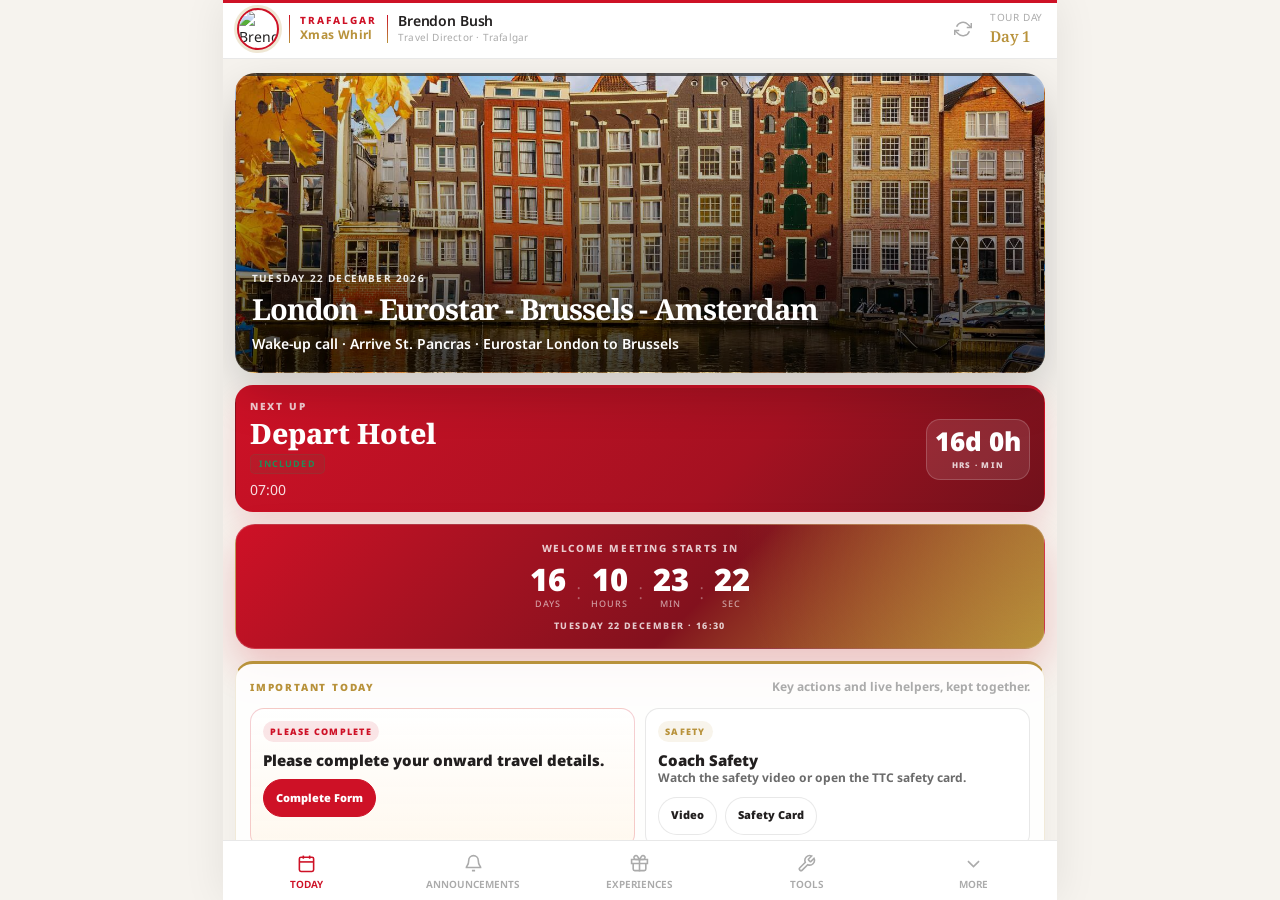
==== app.html @ c4c81a4e "Remember guest interest details and improve live dictation and analytics" ====
<!DOCTYPE html>
<html lang="en">
<head>
<meta charset="UTF-8">
<meta name="referrer" content="no-referrer">
<meta name="viewport" content="width=device-width, initial-scale=1.0, viewport-fit=cover">
<meta name="apple-mobile-web-app-capable" content="yes">
<meta name="apple-mobile-web-app-status-bar-style" content="default">
<meta name="apple-mobile-web-app-title" content="Xmas Whirl 2026">
<meta name="theme-color" content="#ce1126">
<link rel="manifest" href="./manifest.json?v=155">
<link rel="apple-touch-icon" href="./apple-touch-icon.png">
<link rel="icon" type="image/png" sizes="32x32" href="./favicon-32.png">
<link rel="icon" type="image/png" sizes="16x16" href="./favicon-16.png">
<link rel="shortcut icon" href="./favicon.ico">
<link rel="preconnect" href="https://fonts.googleapis.com">
<link rel="preconnect" href="https://fonts.gstatic.com" crossorigin>
<link href="https://fonts.googleapis.com/css2?family=Noto+Sans:wght@400;500;600;700;800;900&family=Noto+Serif:wght@600;700;800;900&display=swap" rel="stylesheet">
<link href="https://fonts.googleapis.com/css2?family=Material+Symbols+Outlined:wght@400;500;700&display=swap" rel="stylesheet">
<link rel="stylesheet" href="https://unpkg.com/leaflet@1.9.4/dist/leaflet.css">
<title>Xmas Whirl 2026</title>
<link rel="stylesheet" href="./css/app.css?v=20261115-guest-dictation">
<script src="https://unpkg.com/leaflet@1.9.4/dist/leaflet.js"></script>
</head>
<body>
<div id="app">
  <div class="loading">Loading tour app...</div>
</div>
<script src="./js/core/utils.js?v=20261115-guest-dictation"></script>
<script src="./js/core/tour-updates.js?v=20261115-guest-dictation"></script>
<script src="./js/core/itinerary-helpers.js?v=20261115-guest-dictation"></script>
<script src="./js/core/resource-helpers.js?v=20261115-guest-dictation"></script>
<script src="./js/core/tour-config-helpers.js?v=20261115-guest-dictation"></script>
<script src="./js/core/today-state.js?v=20261115-guest-dictation"></script>
<script src="./js/services/offline-guide.js?v=20261115-guest-dictation"></script>
<script src="./js/services/experience-interest.js?v=20261115-guest-dictation"></script>
<script src="./js/services/announcements.js?v=20261115-guest-dictation"></script>
<script src="./js/services/auth.js?v=20261115-guest-dictation"></script>
<script src="./js/services/storage.js?v=20261115-guest-dictation"></script>
<script src="./js/services/admin-content-storage.js?v=20261115-guest-dictation"></script>
<script src="./js/services/admin-content-overrides.js?v=20261115-guest-dictation"></script>
<script src="./js/viewer/document-viewer.js?v=20261115-guest-dictation"></script>
<script src="./js/maps/map-panel.js?v=20261115-guest-dictation"></script>
<script src="./js/navigation/navigation.js?v=20261115-guest-dictation"></script>
<script src="./js/rendering/contacts-renderer.js?v=20261115-guest-dictation"></script>
<script src="./js/rendering/travel-director-renderer.js?v=20261115-guest-dictation"></script>
<script src="./js/services/analytics.js?v=20261115-guest-dictation"></script>
<script src="./js/services/onward-export.js?v=20261115-guest-dictation"></script>
<script src="./js/core/journey-recaps.js?v=20261115-guest-dictation"></script>
<script src="./js/rendering/experiences-renderer.js?v=20261115-guest-dictation"></script>
<script src="./js/rendering/tools-renderer.js?v=20261115-guest-dictation"></script>
<script src="./js/rendering/rewards-renderer.js?v=20261115-guest-dictation"></script>
<script src="./js/rendering/travel-impact-renderer.js?v=20261115-guest-dictation"></script>
<script src="./js/rendering/today-components.js?v=20261115-guest-dictation"></script>
<script src="./js/rendering/itinerary-components.js?v=20261115-guest-dictation"></script>
<script>
const URL_PARAMS = new URLSearchParams(location.search);
const DEFAULT_TOUR_CODE = "WWHI22L26A";
const TOUR_REGISTRY_URL = "./config/tours.json";
const BRAND_PROFILES_URL = "./config/brand-profiles.json";
let FULL_ADMIN_UI = false;
let ADMIN_MODE = false;
// Old credential-bearing URLs are never used for authentication.
if (URL_PARAMS.has("pin")) {
  URL_PARAMS.delete("pin");
  history.replaceState(null, "", location.pathname + (URL_PARAMS.size ? "?" + URL_PARAMS : "") + location.hash);
}
const APP_ROOT = document.getElementById("app");
const API_URL = "./api.php";
const LOCAL_HOSTS = new Set(["127.0.0.1", "localhost", "::1"]);
let USE_REMOTE_STORAGE = location.protocol !== "file:";

let tour = null;
let activeProgrammeTab = "days";
let adminSelectedDay = null;
let activeToolPanel = null;
let toolsReorderMode = false;
let selectedToolMoveSource = null;
let toolOrder = [];
let translateFrom = "en";
let translateTo = "it";
let ratesBase = "EUR";
let quizState = { index: 0, score: 0, questions: [] };
let toolPhotoMap = null;
let toolPhotoMapLayer = null;
let activePhotoViewer = null;
let activeInformationMap = null;
let activeInformationMapMode = "live";
let informationMapInstance = null;
let informationMapLayer = null;
let essentialsMap = null;
let essentialsMapLayer = null;
let voiceRec = null;
let lastTranslatedLang = "it";
let todayTickerStarted = false;
let dayOneCountdownTimer = null;
let openItineraryDay = null;
let introStep = "welcome";
let introLauncherOpen = false;
let onwardTravelOpen = false;
let showOnwardOpeningPrompt = true;
let onwardSheetRows = null;
let onwardSheetLoading = false;
let adminUnlockOpen = false;
let quickAdminOpen = false;
let quickAdminSaving = false;
let quickAdminStatus = "";
let liveRefreshTimer = null;
let liveRefreshInFlight = false;
let menuChoicesCache = {};
let tourRegistry = null;
let currentTourConfig = null;
let CURRENT_TOUR_CODE = DEFAULT_TOUR_CODE;
let TOMTOM_KEY = "";
const INTRO_VERSION = "europe-welcome-v1";
let WHATSAPP_COMMUNITY_URL = "";
const DAYS_ONE_TO_THREE_URL = "https://brendonbush.com/splendour/welcome.html";

initializeSession()
  .then(() => loadTourRegistry())
  .then((registry) => {
    tourRegistry = registry;
    currentTourConfig = resolveCurrentTourConfig(registry);
    CURRENT_TOUR_CODE = currentTourConfig.code || DEFAULT_TOUR_CODE;
    return loadTourData();
  })
  .then((data) => {
    tour = applyRequiredTourCorrections(data);
    migrateLegacyLocalStorageKeys();
    adminSelectedDay = currentTourDay();
    openItineraryDay = currentTourDay();
    document.title = location.pathname.endsWith("/admin.php") ? "Xmas Whirl Admin" : `${tour.meta.brand || "Trafalgar"} · ${tour.meta.name} ${tour.meta.year || ""}`.trim();
    applyBrandTheme();
    return hydrateLiveData();
  })
  .then(() => {
    applyAdminContentOverrides();
    setupInteractionAnalytics();
    recordAnalyticsVisit();
    renderApp();
    startTodayTicker();
    startLiveGuestRefresh();
    registerServiceWorker();
    startAnnouncements();
  })
  .catch((error) => {
    APP_ROOT.innerHTML = `
      <div class="error">
        <strong>Could not load the app.</strong><br>
        ${escapeHtml(error.message)}
      </div>`;
  });

function loadTourRegistry() {
  if (location.protocol === "file:") return Promise.resolve(fallbackTourRegistry());
  return fetch(TOUR_REGISTRY_URL, { cache: "no-store" })
    .then((response) => {
      if (!response.ok) throw new Error("Tour registry unavailable");
      return response.json();
    })
    .catch(() => fallbackTourRegistry());
}

function loadTourData() {
  return loadPackagedTourData().catch((packageError) => {
    if (packageError?.fatalPackageError) throw packageError;
    return loadLegacyTourData(packageError);
  });
}

function legacyTourDataUrls() {
  return currentTourConfig?.dataUrls || [
    "./tour-data.json?v=154",
    "./data/tour-data.json?v=154",
    "./tour-data.json",
    "./data/tour-data.json"
  ];
}

function tourPackageManifestUrl() {
  return currentTourConfig?.packageUrl || `./tours/${encodeURIComponent(tourCode())}/tour.json`;
}

function packageBaseUrl(manifestUrl) {
  const index = manifestUrl.lastIndexOf("/");
  return index >= 0 ? manifestUrl.slice(0, index + 1) : "./";
}

function packageFileUrl(manifestUrl, filePath) {
  const raw = String(filePath || "").trim();
  if (!raw) return "";
  if (/^(https?:)?\/\//i.test(raw) || raw.startsWith("/") || raw.startsWith("./") || raw.startsWith("../")) {
    return new URL(raw, new URL(manifestUrl, location.href)).href;
  }
  return new URL(raw, new URL(packageBaseUrl(manifestUrl), location.href)).href;
}

function packageValidationError(message) {
  const error = new Error(message);
  error.fatalPackageError = true;
  return error;
}

function validateTourPackageManifest(manifest, manifestUrl) {
  if (!manifest || typeof manifest !== "object" || Array.isArray(manifest)) {
    throw packageValidationError(`Invalid tour package manifest at ${manifestUrl}. Expected a JSON object.`);
  }
  const expectedCode = tourCode();
  if (!manifest.code) {
    throw packageValidationError(`Invalid tour package manifest at ${manifestUrl}. Missing required field "code".`);
  }
  if (normalizeTourCode(manifest.code) !== expectedCode) {
    throw packageValidationError(`Invalid tour package manifest at ${manifestUrl}. Expected code "${expectedCode}" but found "${manifest.code}".`);
  }
  if (!manifest.displayName) {
    throw packageValidationError(`Invalid tour package manifest at ${manifestUrl}. Missing required field "displayName".`);
  }
  if (!manifest.dataFiles || typeof manifest.dataFiles !== "object" || Array.isArray(manifest.dataFiles)) {
    throw packageValidationError(`Invalid tour package manifest at ${manifestUrl}. Missing required field "dataFiles".`);
  }
  if (!manifest.dataFiles.main && !manifest.dataFiles.base) {
    throw packageValidationError(`Invalid tour package manifest at ${manifestUrl}. Missing required field "dataFiles.base".`);
  }
  if (!manifest.dataFiles.main) {
    ["itinerary", "hotels", "experiences", "resources", "branding", "features"].forEach((field) => {
      if (!manifest.dataFiles[field]) {
        throw packageValidationError(`Invalid tour package manifest at ${manifestUrl}. Missing required field "dataFiles.${field}".`);
      }
    });
  }
  return manifest;
}

function validateLoadedTourData(data, dataUrl) {
  if (!data || typeof data !== "object" || Array.isArray(data)) {
    throw packageValidationError(`Invalid tour data at ${dataUrl}. Expected a JSON object.`);
  }
  if (!data.meta || typeof data.meta !== "object") {
    throw packageValidationError(`Invalid tour data at ${dataUrl}. Missing required field "meta".`);
  }
  if (!data.meta.slug) {
    throw packageValidationError(`Invalid tour data at ${dataUrl}. Missing required field "meta.slug".`);
  }
  if (!data.meta.name) {
    throw packageValidationError(`Invalid tour data at ${dataUrl}. Missing required field "meta.name".`);
  }
  if (!Array.isArray(data.days)) {
    throw packageValidationError(`Invalid tour data at ${dataUrl}. Missing required array "days".`);
  }
  if (!Array.isArray(data.hotels)) {
    throw packageValidationError(`Invalid tour data at ${dataUrl}. Missing required array "hotels".`);
  }
  return data;
}

function validateBaseTourData(data, dataUrl) {
  if (!data || typeof data !== "object" || Array.isArray(data)) {
    throw packageValidationError(`Invalid base tour data at ${dataUrl}. Expected a JSON object.`);
  }
  if (!data.meta || typeof data.meta !== "object") {
    throw packageValidationError(`Invalid base tour data at ${dataUrl}. Missing required field "meta".`);
  }
  if (!data.hostDefaults || typeof data.hostDefaults !== "object" || Array.isArray(data.hostDefaults)) {
    throw packageValidationError(`Invalid base tour data at ${dataUrl}. Missing required object "hostDefaults".`);
  }
  if (!data.contacts || typeof data.contacts !== "object" || Array.isArray(data.contacts)) {
    throw packageValidationError(`Invalid base tour data at ${dataUrl}. Missing required object "contacts".`);
  }
  if (!data.tools || typeof data.tools !== "object" || Array.isArray(data.tools)) {
    throw packageValidationError(`Invalid base tour data at ${dataUrl}. Missing required object "tools".`);
  }
  return data;
}

function validateItineraryData(data, dataUrl) {
  if (!data || typeof data !== "object" || Array.isArray(data)) {
    throw packageValidationError(`Invalid itinerary data at ${dataUrl}. Expected a JSON object.`);
  }
  if (!Array.isArray(data.days)) {
    throw packageValidationError(`Invalid itinerary data at ${dataUrl}. Missing required array "days".`);
  }
  data.days.forEach((day, index) => {
    if (!day || typeof day !== "object" || Array.isArray(day)) {
      throw packageValidationError(`Invalid itinerary data at ${dataUrl}. Expected days[${index}] to be an object.`);
    }
    if (day.number == null) {
      throw packageValidationError(`Invalid itinerary data at ${dataUrl}. Missing required field "days[${index}].number".`);
    }
    if (!Array.isArray(day.schedule)) {
      throw packageValidationError(`Invalid itinerary data at ${dataUrl}. Missing required array "days[${index}].schedule".`);
    }
  });
  return data;
}

function validateHotelsData(data, dataUrl) {
  if (!data || typeof data !== "object" || Array.isArray(data)) {
    throw packageValidationError(`Invalid hotels data at ${dataUrl}. Expected a JSON object.`);
  }
  if (!Array.isArray(data.hotels)) {
    throw packageValidationError(`Invalid hotels data at ${dataUrl}. Missing required array "hotels".`);
  }
  if (!data.hotels.length) {
    throw packageValidationError(`Invalid hotels data at ${dataUrl}. Expected at least one hotel.`);
  }
  data.hotels.forEach((hotel, index) => {
    if (!hotel || typeof hotel !== "object" || Array.isArray(hotel)) {
      throw packageValidationError(`Invalid hotels data at ${dataUrl}. Expected hotels[${index}] to be an object.`);
    }
    if (!hotel.id) {
      throw packageValidationError(`Invalid hotels data at ${dataUrl}. Missing required field "hotels[${index}].id".`);
    }
  });
  return data;
}

function validateExperiencesData(data, dataUrl) {
  if (!data || typeof data !== "object" || Array.isArray(data)) {
    throw packageValidationError(`Invalid experiences data at ${dataUrl}. Expected a JSON object.`);
  }
  if (!Array.isArray(data.days)) {
    throw packageValidationError(`Invalid experiences data at ${dataUrl}. Missing required array "days".`);
  }
  data.days.forEach((day, index) => {
    if (!day || typeof day !== "object" || Array.isArray(day)) {
      throw packageValidationError(`Invalid experiences data at ${dataUrl}. Expected days[${index}] to be an object.`);
    }
    if (day.number == null) {
      throw packageValidationError(`Invalid experiences data at ${dataUrl}. Missing required field "days[${index}].number".`);
    }
    if (!Array.isArray(day.optionals)) {
      throw packageValidationError(`Invalid experiences data at ${dataUrl}. Missing required array "days[${index}].optionals".`);
    }
  });
  return data;
}

function validateResourcesData(data, dataUrl) {
  if (!data || typeof data !== "object" || Array.isArray(data)) {
    throw packageValidationError(`Invalid resources data at ${dataUrl}. Expected a JSON object.`);
  }
  if (!data.sourceDocuments || typeof data.sourceDocuments !== "object" || Array.isArray(data.sourceDocuments)) {
    throw packageValidationError(`Invalid resources data at ${dataUrl}. Missing required object "sourceDocuments".`);
  }
  if (!data.sourceRules || typeof data.sourceRules !== "object" || Array.isArray(data.sourceRules)) {
    throw packageValidationError(`Invalid resources data at ${dataUrl}. Missing required object "sourceRules".`);
  }
  if (!data.tools || typeof data.tools !== "object" || Array.isArray(data.tools)) {
    throw packageValidationError(`Invalid resources data at ${dataUrl}. Missing required object "tools".`);
  }
  if (!data.tools.dayResources || typeof data.tools.dayResources !== "object" || Array.isArray(data.tools.dayResources)) {
    throw packageValidationError(`Invalid resources data at ${dataUrl}. Missing required object "tools.dayResources".`);
  }
  return data;
}

function validateBrandingData(data, dataUrl) {
  if (!data || typeof data !== "object" || Array.isArray(data)) {
    throw packageValidationError(`Invalid branding data at ${dataUrl}. Expected a JSON object.`);
  }
  ["tourCode", "slug", "name", "displayName", "shortName", "brand", "operatorLabel", "applicationTitle", "versionDisplay"].forEach((field) => {
    if (typeof data[field] !== "string" || !data[field].trim()) {
      throw packageValidationError(`Invalid branding data at ${dataUrl}. Missing required string "${field}".`);
    }
  });
  if (normalizeTourCode(data.tourCode) !== tourCode()) {
    throw packageValidationError(`Invalid branding data at ${dataUrl}. Expected tourCode "${tourCode()}" but found "${data.tourCode}".`);
  }
  if (data.year != null && !Number.isFinite(Number(data.year))) {
    throw packageValidationError(`Invalid branding data at ${dataUrl}. Expected "year" to be a number.`);
  }
  return data;
}

function validateFeatureGroup(data, dataUrl, groupName, allowedKeys) {
  if (!data[groupName] || typeof data[groupName] !== "object" || Array.isArray(data[groupName])) {
    throw packageValidationError(`Invalid features data at ${dataUrl}. Missing required object "${groupName}".`);
  }
  Object.keys(data[groupName]).forEach((key) => {
    if (!allowedKeys.includes(key)) {
      throw packageValidationError(`Invalid features data at ${dataUrl}. Unrecognised feature "${groupName}.${key}".`);
    }
    if (typeof data[groupName][key] !== "boolean") {
      throw packageValidationError(`Invalid features data at ${dataUrl}. Expected "${groupName}.${key}" to be true or false.`);
    }
  });
}

function validateFeaturesData(data, dataUrl) {
  if (!data || typeof data !== "object" || Array.isArray(data)) {
    throw packageValidationError(`Invalid features data at ${dataUrl}. Expected a JSON object.`);
  }
  validateFeatureGroup(data, dataUrl, "runtime", ["shoppingTab", "travelImpactTab"]);
  validateFeatureGroup(data, dataUrl, "capabilities", [
    "experiences",
    "resources",
    "travelImpact",
    "weather",
    "cityGuides",
    "maps",
    "tickets",
    "menus",
    "optionalExperiences",
    "contacts",
    "seatingPlans",
    "uploads",
    "adminContentOverrides"
  ]);
  return data;
}

function assembleTourPackageMeta(baseMeta, branding, features) {
  const meta = {
    slug: branding.slug,
    name: branding.name,
    year: branding.year,
    brand: branding.brand,
    brandProfileId: branding.brandProfileId || "",
    brandAssets: branding.brandAssets || {},
    brandTheme: branding.brandTheme || {},
    operatorLabel: branding.operatorLabel,
    startDate: baseMeta.startDate,
    dayCount: baseMeta.dayCount,
    countries: baseMeta.countries,
    features: features.runtime,
    capabilities: features.capabilities || {}
  };
  Object.keys(baseMeta || {}).forEach((key) => {
    if (!(key in meta)) meta[key] = baseMeta[key];
  });
  return meta;
}

function normaliseBrandProfileId(value = "") {
  const text = String(value || "").trim().toLowerCase();
  if (!text) return "";
  if (text.includes("costsaver") || text.includes("cost saver")) return "costsaver";
  if (text.includes("insight")) return "insight";
  if (text.includes("trafalgar")) return "trafalgar";
  return text.replace(/[^a-z0-9]+/g, "-").replace(/(^-|-$)/g, "");
}

async function loadBrandProfiles() {
  const response = await fetch(BRAND_PROFILES_URL, { cache: "no-store" });
  if (!response.ok) return {};
  const data = await response.json();
  return data?.profiles && typeof data.profiles === "object" ? data.profiles : {};
}

function applyBrandProfileToBranding(branding, brandProfiles = {}) {
  const profileId = normaliseBrandProfileId(branding.brandProfileId || branding.brand);
  const profile = brandProfiles[profileId];
  if (!profile) return branding;
  const colours = profile.colours || {};
  return {
    ...branding,
    brand: profile.guestFacingName || branding.brand,
    operatorLabel: profile.sharedWording?.operatorLabel || branding.operatorLabel,
    applicationTitle: `${profile.app?.titlePrefix || profile.displayName || branding.brand} · ${branding.displayName}`,
    brandProfileId: profile.id || profileId,
    brandAssets: {
      ...(branding.brandAssets || {}),
      logoAsset: profile.logoAsset || branding.brandAssets?.logoAsset || "",
      icon192: profile.app?.icon192 || branding.brandAssets?.icon192 || "",
      icon512: profile.app?.icon512 || branding.brandAssets?.icon512 || ""
    },
    brandTheme: {
      primary: colours.primary || branding.brandTheme?.primary || "",
      secondary: colours.secondary || branding.brandTheme?.secondary || "",
      accent: colours.accent || branding.brandTheme?.accent || "",
      background: colours.background || branding.brandTheme?.background || "",
      surface: colours.surface || branding.brandTheme?.surface || "",
      text: colours.text || branding.brandTheme?.text || "",
      themeColor: profile.app?.themeColor || branding.brandTheme?.themeColor || ""
    }
  };
}

function applyBrandTheme() {
  const theme = tour?.meta?.brandTheme || {};
  const root = document.documentElement;
  document.body.dataset.brandProfile = normaliseBrandProfileId(tour?.meta?.brandProfileId || tour?.meta?.brand || "");
  const mappings = {
    primary: "--red",
    accent: "--gold",
    secondary: "--text",
    background: "--bg",
    surface: "--card",
    text: "--text"
  };
  Object.entries(mappings).forEach(([key, variable]) => {
    const value = theme[key];
    if (typeof value === "string" && /^#[0-9a-f]{6}$/i.test(value)) root.style.setProperty(variable, value);
  });
  if (typeof theme.surface === "string" && /^#[0-9a-f]{6}$/i.test(theme.surface)) {
    root.style.setProperty("--surface", theme.surface);
  }
  if (typeof theme.primary === "string" && /^#[0-9a-f]{6}$/i.test(theme.primary)) {
    root.style.setProperty("--ios-blue", theme.primary);
    root.style.setProperty("--accent", theme.primary);
  }
  if (typeof theme.themeColor === "string" && /^#[0-9a-f]{6}$/i.test(theme.themeColor)) {
    document.querySelector('meta[name="theme-color"]')?.setAttribute("content", theme.themeColor);
  }
}

function assembleTourPackageData({ base, itinerary, hotels, experiences, resources, branding, features }) {
  const optionalsByDay = new Map((experiences.days || []).map((day) => [Number(day.number), day.optionals || []]));
  const mergedDays = (itinerary.days || []).map((day) => ({
    ...day,
    optionals: optionalsByDay.get(Number(day.number)) || []
  }));
  const tools = {
    ...(base.tools || {}),
    ...(resources.tools || {})
  };
  const assembled = {
    meta: assembleTourPackageMeta(base.meta || {}, branding, features),
    hostDefaults: base.hostDefaults,
    sourceDocuments: resources.sourceDocuments,
    sourceRules: resources.sourceRules,
    contacts: base.contacts,
    tools,
    hotels: hotels.hotels,
    days: mergedDays
  };
  Object.keys(base).forEach((key) => {
    if (!(key in assembled)) assembled[key] = base[key];
  });
  return validateLoadedTourData(assembled, "assembled tour package");
}

function findDuplicateJsonKey(text) {
  const stack = [];
  let index = 0;
  const skipWhitespace = () => {
    while (/\s/.test(text[index] || "")) index += 1;
  };
  const readString = () => {
    let value = "";
    index += 1;
    while (index < text.length) {
      const character = text[index];
      if (character === "\\") {
        value += character + (text[index + 1] || "");
        index += 2;
        continue;
      }
      if (character === "\"") {
        index += 1;
        return value;
      }
      value += character;
      index += 1;
    }
    return value;
  };
  while (index < text.length) {
    const character = text[index];
    const current = stack[stack.length - 1];
    if (character === "\"") {
      const value = readString();
      skipWhitespace();
      if (current && !current.array && current.expectingKey && text[index] === ":") {
        if (current.keys.has(value)) return value;
        current.keys.add(value);
        current.expectingKey = false;
        index += 1;
      }
      continue;
    }
    if (character === "{") {
      stack.push({ array: false, keys: new Set(), expectingKey: true });
    } else if (character === "[") {
      stack.push({ array: true });
    } else if (character === "}" || character === "]") {
      stack.pop();
    } else if (character === "," && current && !current.array) {
      current.expectingKey = true;
    }
    index += 1;
  }
  return "";
}

async function fetchPackageJson(url, label) {
  const response = await fetch(url, { cache: "no-store" }).catch((error) => {
    throw packageValidationError(`${label} could not be requested at ${url}: ${error.message}`);
  });
  if (!response.ok) {
    throw packageValidationError(`${label} could not be loaded at ${url} (${response.status}).`);
  }
  const text = await response.text();
  const duplicateKey = findDuplicateJsonKey(text);
  if (duplicateKey) {
    throw packageValidationError(`Invalid JSON in ${label} at ${url}: duplicate key "${duplicateKey}" is not allowed.`);
  }
  try {
    return JSON.parse(text);
  } catch (error) {
    throw packageValidationError(`Invalid JSON in ${label} at ${url}: ${error.message}`);
  }
}

async function loadPackagedTourData() {
  if (location.protocol === "file:") {
    const error = new Error("Tour package loading is unavailable from file URLs.");
    error.packageUnavailable = true;
    throw error;
  }
  const manifestUrl = tourPackageManifestUrl();
  const response = await fetch(manifestUrl, { cache: "no-store" }).catch((error) => {
    const unavailable = new Error(`Tour package manifest could not be requested at ${manifestUrl}: ${error.message}`);
    unavailable.packageUnavailable = true;
    throw unavailable;
  });
  if (response.status === 404) {
    const error = new Error(`Tour package not found at ${manifestUrl}. Falling back to legacy root tour data.`);
    error.packageUnavailable = true;
    throw error;
  }
  if (!response.ok) {
    throw packageValidationError(`Tour package manifest could not be loaded at ${manifestUrl} (${response.status}).`);
  }
  const manifestText = await response.text();
  const duplicateManifestKey = findDuplicateJsonKey(manifestText);
  if (duplicateManifestKey) {
    throw packageValidationError(`Invalid JSON in tour package manifest at ${manifestUrl}: duplicate key "${duplicateManifestKey}" is not allowed.`);
  }
  let manifest;
  try {
    manifest = JSON.parse(manifestText);
  } catch (error) {
    throw packageValidationError(`Invalid JSON in tour package manifest at ${manifestUrl}: ${error.message}`);
  }
  validateTourPackageManifest(manifest, manifestUrl);
  currentTourConfig = { ...currentTourConfig, packageManifest: manifest, legacyStorageSlug: manifest.legacyStorageSlug || currentTourConfig?.legacyStorageSlug };
  if (manifest.dataFiles.main) {
    const dataUrl = packageFileUrl(manifestUrl, manifest.dataFiles.main);
    if (!dataUrl) {
      throw packageValidationError(`Invalid tour package manifest at ${manifestUrl}. Expected "dataFiles.main" to point to a JSON file.`);
    }
    return validateLoadedTourData(await fetchPackageJson(dataUrl, "Tour data"), dataUrl);
  }
  const urls = {
    base: packageFileUrl(manifestUrl, manifest.dataFiles.base),
    itinerary: packageFileUrl(manifestUrl, manifest.dataFiles.itinerary),
    hotels: packageFileUrl(manifestUrl, manifest.dataFiles.hotels),
    experiences: packageFileUrl(manifestUrl, manifest.dataFiles.experiences),
    resources: packageFileUrl(manifestUrl, manifest.dataFiles.resources),
    branding: packageFileUrl(manifestUrl, manifest.dataFiles.branding),
    features: packageFileUrl(manifestUrl, manifest.dataFiles.features)
  };
  if (Object.values(urls).some((url) => !url)) {
    throw packageValidationError(`Invalid tour package manifest at ${manifestUrl}. Expected all domain dataFiles to point to JSON files.`);
  }
  const base = validateBaseTourData(await fetchPackageJson(urls.base, "Base tour data"), urls.base);
  const itinerary = validateItineraryData(await fetchPackageJson(urls.itinerary, "Itinerary data"), urls.itinerary);
  const hotels = validateHotelsData(await fetchPackageJson(urls.hotels, "Hotels data"), urls.hotels);
  const experiences = validateExperiencesData(await fetchPackageJson(urls.experiences, "Experiences data"), urls.experiences);
  const resources = validateResourcesData(await fetchPackageJson(urls.resources, "Resources data"), urls.resources);
  const branding = validateBrandingData(await fetchPackageJson(urls.branding, "Branding data"), urls.branding);
  const features = validateFeaturesData(await fetchPackageJson(urls.features, "Features data"), urls.features);
  const brandProfiles = await loadBrandProfiles().catch(() => ({}));
  return assembleTourPackageData({ base, itinerary, hotels, experiences, resources, branding: applyBrandProfileToBranding(branding, brandProfiles), features });
}

function loadLegacyTourData(packageError) {
  if (window.BUSH_TOUR_DATA) {
    return Promise.resolve(validateLoadedTourData(window.BUSH_TOUR_DATA, "window.BUSH_TOUR_DATA"));
  }
  const dataUrls = legacyTourDataUrls();
  let lastStatus = 404;
  return dataUrls.reduce((chain, url) => {
    return chain.catch(() => fetch(url, { cache: "no-store" }).then((r) => {
      lastStatus = r.status;
      if (!r.ok) throw new Error(`Failed to load ${url} (${r.status})`);
      return r.json();
    }));
  }, Promise.reject(new Error("Trying data locations"))).then((data) => validateLoadedTourData(data, dataUrls.join(", "))).catch(() => {
    const packageMessage = packageError?.message ? `${packageError.message} ` : "";
    throw new Error(`${packageMessage}Failed to load data (${lastStatus}). Expected a valid tour package at ${tourPackageManifestUrl()}, or tour-data.json beside app.html or in the data folder.`);
  });
}

function applyRequiredTourCorrections(data) {
  return data;
}

function registerServiceWorker() {
  if (!("serviceWorker" in navigator) || location.protocol === "file:") return;
  navigator.serviceWorker.register("./sw.js").catch(() => {});
}

function mobileAdminStorageKey() {
  return `tour:${tourCode()}:mobile-admin-unlocked`;
}

function mobileAdminSessionActive() {
  return false;
}

function setMobileAdminSession(value) {
  try {
    localStorage.removeItem(mobileAdminStorageKey());
  } catch (error) {}
}

function migrateLegacyLocalStorageKeys() {
  const legacy = legacyStorageSlug();
  const code = tourCode();
  if (!legacy || legacy === code) return;
  const legacyPrefix = `tour:${legacy}:`;
  const currentPrefix = `tour:${code}:`;
  try {
    Object.keys(localStorage).forEach((key) => {
      if (!key.startsWith(legacyPrefix)) return;
      const nextKey = currentPrefix + key.slice(legacyPrefix.length);
      if (localStorage.getItem(nextKey) === null) {
        localStorage.setItem(nextKey, localStorage.getItem(key) || "");
      }
    });
  } catch (error) {}
}

function introStorageKey() {
  return storageKey(`intro:${INTRO_VERSION}`);
}

function shouldShowIntro() {
  return false;
  if (ADMIN_MODE) return false;
  if (new URLSearchParams(location.search).get("testintro") === "1") return true;
  try {
    return localStorage.getItem(introStorageKey()) !== "done";
  } catch (error) {
    return false;
  }
}

function completeIntro(payload = {}) {
  try {
    localStorage.setItem(introStorageKey(), "done");
    localStorage.setItem(storageKey("intro-answers"), JSON.stringify({
      ...payload,
      savedAt: new Date().toISOString()
    }));
  } catch (error) {}
  if (new URLSearchParams(location.search).get("testintro") === "1") {
    const cleanUrl = `${location.pathname}${location.search.replace(/[?&]testintro=1/, "").replace(/^&/, "?")}${location.hash}`;
    history.replaceState(null, "", cleanUrl || location.pathname);
  }
  introLauncherOpen = false;
  renderApp();
}

function optionalImageKey(optionalTitle) {
  return sharedKey(`optional-image:${slugify(optionalTitle)}`);
}

function meetingPointItemKey(item) {
  return slugify(String(item?.title || item?.time || "item"));
}

function dayByNumber(number) {
  return tour.days.find((day) => day.number === number) || null;
}

function tourCountdownDate() {
  const configured = tour?.meta?.welcomeMeetingDateTime || tour?.meta?.countdownDateTime || "";
  if (configured) return new Date(configured);
  const startDate = tour?.meta?.startDate || tour?.days?.[0]?.date || "";
  if (!/^\d{4}-\d{2}-\d{2}$/.test(startDate)) return null;
  return new Date(`${startDate}T16:30:00`);
}

function renderDepartureCountdown(day) {
  if (!day || ![1].includes(day.number)) return "";
  const target = tourCountdownDate();
  if (!target || Number.isNaN(target.getTime()) || new Date() >= target) return "";
  const label = target.toLocaleDateString("en-GB", { weekday: "long", day: "numeric", month: "long" });
  const time = target.toLocaleTimeString("en-GB", { hour: "2-digit", minute: "2-digit", hour12: false });
  return `
    <div id="cd-area">
      <div class="cd-wrap">
        <div class="cd-label">Welcome meeting starts in</div>
        <div class="cd-digits">
          <div class="cd-unit"><span class="cd-num" id="cd-d">00</span><div class="cd-unit-lbl">Days</div></div>
          <div class="cd-sep">:</div>
          <div class="cd-unit"><span class="cd-num" id="cd-h">00</span><div class="cd-unit-lbl">Hours</div></div>
          <div class="cd-sep">:</div>
          <div class="cd-unit"><span class="cd-num" id="cd-m">00</span><div class="cd-unit-lbl">Min</div></div>
          <div class="cd-sep">:</div>
          <div class="cd-unit"><span class="cd-num" id="cd-s">00</span><div class="cd-unit-lbl">Sec</div></div>
        </div>
        <div class="cd-label" style="font-size:9px">${escapeHtml(label)} · ${escapeHtml(time)}</div>
      </div>
    </div>`;
}

function todayHeroImage(dayNumber) {
  if (tour?.meta?.slug !== "european-splendour-2026") {
    const day = tour?.days?.find((item) => Number(item.number) === Number(dayNumber));
    return day?.guest?.heroImage || day?.technical?.heroImage || "";
  }
  const images = {
    1: "https://brendonbush.com/images/romehero.png",
    2: "https://brendonbush.com/images/pantheon.jpg",
    3: "https://brendonbush.com/images/siena.jpg",
    4: "https://brendonbush.com/images/florencehero.png",
    5: "https://brendonbush.com/images/venicehero2.jpg",
    6: "https://brendonbush.com/images/buranocanal.jpg",
    7: "https://brendonbush.com/images/lucernehero.png",
    8: "https://brendonbush.com/images/pilatus.jpg",
    9: "https://brendonbush.com/images/seinecruise.jpg",
    10: "https://brendonbush.com/images/moulinrouge.jpg",
    11: "https://brendonbush.com/images/seinecruise.jpg"
  };
  return images[dayNumber] || "";
}

function todayHeroHighlights(dayNumber) {
  const day = tour?.days?.find((item) => Number(item.number) === Number(dayNumber));
  if (!day) return "";
  return dayOverviewSummary(day) || routeLabel(day) || "";
}

function cssImageUrl(image) {
  if (!image) return "";
  return /^(https?:|data:|\/)/i.test(image) ? image : `../${image.replace(/^\.?\//, "")}`;
}

function todayHeroStyle(dayNumber) {
  const image = todayHeroImage(dayNumber);
  if (!image) return "";
  const cssImage = cssImageUrl(image);
  return `--today-hero-img:url('${cssImage}');--today-hero-pos:center center;`;
}

function meetingPointMapsUrl(label) {
  return `https://www.google.com/maps/search/?api=1&query=${encodeURIComponent(label)}`;
}

const DEFAULT_MEETING_POINT_CONFIGS = {};

function defaultDayMeetingPointConfig(dayNumber) {
  const config = DEFAULT_MEETING_POINT_CONFIGS[dayNumber];
  return config ? {
    ...config,
    items: { ...(config.items || {}) }
  } : null;
}

function meetingPointForItem(day, item) {
  if (shouldSuppressMeetingPoint(day, item)) return null;
  if (item?.disableMeetingPoint) return null;
  if (item?.meetingPoint && typeof item.meetingPoint === "object") {
    return {
      id: `mp-${day.number}-${slugify(item.title || item.time || "item")}`,
      label: item.meetingPoint.label || item.title || "Meeting point",
      note: item.meetingPoint.note || "Tap for walking directions. Live distance starts only if you allow location.",
      mapsUrl: item.meetingPoint.mapsUrl || meetingPointMapsUrl(item.meetingPoint.label || item.title || ""),
      summaryText: item.meetingPoint.summaryText || "Location available",
      distanceText: item.meetingPoint.distanceText || "Tap the map button for the exact pin."
    };
  }
  const title = String(item?.title || "");
  const config = getDayMeetingPointConfig(day.number) || { items: {} };
  const override = config.items?.[meetingPointItemKey(item)] || null;
  const explicitMeetingPoint = /\bmeeting point\b/i.test(title);
  if (!override && !explicitMeetingPoint) return null;
  const basePoint = {
    id: `mp-${day.number}-${slugify(title || item.time || "item")}`,
    label: title || "Meeting point",
    note: "Tap for walking directions. Live distance starts only if you allow location."
  };
  const merged = { ...basePoint, ...(override || {}) };
  if (merged.enabled === false) return null;
  return merged;
}

function shouldSuppressMeetingPoint(day, item) {
  const time = String(item?.time || "");
  const title = String(item?.title || "").toLowerCase();
  return day?.number === 1
    && ["09:30", "12:30", "15:00"].includes(time)
    && /transfer from rome fiumicino airport/.test(title);
}

function meetingPointIsActive(day, item) {
  if (!isDisplayedDayToday(day)) return false;
  const mins = parseScheduleTime(item.time);
  if (mins === null) return false;
  const now = (new Date().getHours() * 60) + new Date().getMinutes();
  return now >= (mins - 60) && now <= (mins + 30);
}

function endOfDayHotelPoint(day, index) {
  const schedule = day?.schedule || [];
  const hotel = hotelForDay(day);
  if (!hotel || index !== schedule.length - 1) return null;
  const query = `${hotel.name} ${hotel.address || hotel.city || ""}`.trim();
  return {
    id: `hotel-${day.number}-${slugify(hotel.name)}`,
    label: hotel.name,
    note: hotel.address || hotel.city || "Tonight's hotel",
    mapsUrl: mapUrlForQuery(query || hotel.name),
    summaryText: "Hotel location",
    distanceText: "Available all day for tonight's hotel.",
    alwaysOpen: true
  };
}

function meetingPointCardHtml(point, active) {
  const summary = point.summaryText || (active ? "Meeting point now" : "Location available");
  const distanceText = point.distanceText || (active ? "Waiting for location..." : "");
  const mapsUrl = point.mapsUrl || meetingPointMapsUrl(point.label);
  return `
    <details class="meet-pin-wrap" ${active || point.alwaysOpen ? "open" : ""}>
      <summary aria-label="Meeting point details">
        <span class="meet-pin-signal">⌖</span>
        <span class="meet-pin-summary-text">${escapeHtml(summary)}</span>
        <span class="meet-pin-summary-caret">⌄</span>
      </summary>
      <div class="meet-pin-card">
        <div class="meet-pin-icon">⌖</div>
        <div class="meet-pin-main">
          <div class="meet-pin-title">${escapeHtml(point.label)}</div>
          <div class="meet-pin-sub">${escapeHtml(point.note)}</div>
          <div class="meet-pin-actions">
            <a class="meet-pin-btn primary" href="${escapeHtml(mapsUrl)}" target="_blank" rel="noopener">Walk There</a>
            <a class="meet-pin-btn" href="${escapeHtml(mapsUrl)}" target="_blank" rel="noopener">Open Map</a>
            <button class="meet-pin-btn" type="button" onclick="softRefresh()">Refresh Distance</button>
          </div>
          ${distanceText ? `<div class="meet-pin-distance">${escapeHtml(distanceText)}</div>` : ""}
        </div>
      </div>
    </details>`;
}

function meetingPointHtml(day, item, index = -1) {
  if (shouldSuppressMeetingPoint(day, item)) return "";
  const active = meetingPointIsActive(day, item);
  const points = [
    meetingPointForItem(day, item),
    endOfDayHotelPoint(day, index)
  ].filter(Boolean);
  return points.map((point) => meetingPointCardHtml(point, active)).join("");
}

function tickDayOneCountdown() {
  const target = tourCountdownDate();
  const area = document.getElementById("cd-area");
  if (!target || !area) return;
  const diff = target - new Date();
  if (diff <= 0) {
    if (dayOneCountdownTimer) {
      clearInterval(dayOneCountdownTimer);
      dayOneCountdownTimer = null;
    }
    area.innerHTML = "";
    return;
  }
  const pad = (n) => String(n).padStart(2, "0");
  const days = Math.floor(diff / 86400000);
  const hours = Math.floor((diff % 86400000) / 3600000);
  const mins = Math.floor((diff % 3600000) / 60000);
  const secs = Math.floor((diff % 60000) / 1000);
  const setText = (id, value) => {
    const node = document.getElementById(id);
    if (node) node.textContent = value;
  };
  setText("cd-d", pad(days));
  setText("cd-h", pad(hours));
  setText("cd-m", pad(mins));
  setText("cd-s", pad(secs));
}

function startDayOneCountdown() {
  if (dayOneCountdownTimer) {
    clearInterval(dayOneCountdownTimer);
    dayOneCountdownTimer = null;
  }
  const area = document.getElementById("cd-area");
  if (!area || activeTab !== "today") return;
  tickDayOneCountdown();
  if (area.innerHTML.trim()) {
    dayOneCountdownTimer = setInterval(tickDayOneCountdown, 1000);
  }
}

function hotelForDay(day) {
  return tour.hotels.find((hotel) => hotel.id === day.hotelId) || null;
}

const DAY_TITLE_OVERRIDES = {};

const DAY_OVERVIEW_PILL_OVERRIDES = {};

const DAY_PERIOD_OVERRIDES = {};

const DIRECTOR_RECOMMENDATIONS = [
  {
    title: "Best of Spain",
    detail: "Spain",
    copy: "Barcelona, Madrid, Seville and Toledo all in one trip. Flamenco, beaches, medieval buildings and sangria — what's not to love!",
    image: "https://brendonbush.com/images/toledo.jpg",
    viewUrl: "https://www.trafalgar.com/en-ca/tours/best-of-spain?optionId=287",
    bookUrl: "https://form.jotform.com/243476608710156"
  },
  {
    title: "Imperial Europe",
    detail: "Central Europe",
    copy: "Austria, Czech Republic, Hungary and more. Beer in Munich, classical music in Vienna, and a Danube cruise past the Budapest Parliament.",
    image: "https://brendonbush.com/images/parliament.png",
    viewUrl: "https://www.trafalgar.com/en-au/tours/imperial-europe?optionId=409",
    videoUrl: "https://www.youtube.com/watch?v=ARtKfppDymE",
    bookUrl: "https://form.jotform.com/243476608710156"
  },
  {
    title: "Contrasts of Switzerland",
    detail: "Switzerland",
    copy: "Switzerland by train — Trafalgar's first fully sustainable European trip, in cooperation with Swiss Tourism. Breathtaking scenery at every turn.",
    image: "https://brendonbush.com/images/matterhorn.png",
    viewUrl: "https://www.trafalgar.com/en-eu/tours/contrasts-of-switzerland?optionId=510",
    videoUrl: "https://www.youtube.com/watch?v=QguHIwxdoDs",
    bookUrl: "https://form.jotform.com/243476608710156"
  },
  {
    title: "Iceland incl. Blue Lagoon",
    detail: "Iceland",
    copy: "Experience a place unlike anywhere else on earth. Raw Mother Nature at her finest — volcanoes, waterfalls, geysers, Northern Lights and the famous Blue Lagoon.",
    image: "https://brendonbush.com/images/iceland.png",
    viewUrl: "https://www.trafalgar.com/en-eu/tours/iceland-including-the-blue-lagoon?optionId=1584",
    videoUrl: "https://www.youtube.com/watch?v=SlOChPS6RfM",
    bookUrl: "https://form.jotform.com/243476608710156"
  },
  {
    title: "Balkan Delight",
    detail: "Croatia & Bosnia",
    copy: "Crystal-clear lakes, Game of Thrones-style castles and fortress towns across Croatia and Bosnia. Stunning Adriatic coastlines and history around every corner.",
    image: "https://brendonbush.com/images/dubrovnic.jpg",
    viewUrl: "https://www.trafalgar.com/en-eu/tours/balkan-delight?optionId=293",
    bookUrl: "https://form.jotform.com/243476608710156"
  },
  {
    title: "Australian Highlights",
    detail: "Australia",
    copy: "Melbourne, Uluru, the tropical north coast and the Great Barrier Reef. Big landscapes, big skies, unforgettable adventures down under.",
    image: "https://brendonbush.com/images/uluru.jpg",
    viewUrl: "https://www.trafalgar.com/en-eu/tours/australian-highlights?optionId=290",
    bookUrl: "https://form.jotform.com/243476608710156"
  }
];

const DIRECTOR_TESTIMONIALS = [
  { rating: "★★★★★", quote: "Brendon Bush is the best — knowledgeable about everything and genuinely caring with all his guests.", source: "Guest review" },
  { rating: "★★★★★", quote: "Brendon is a one of a kind — everything you ever wanted in a tour director. His knowledge is boundless and his organisational skills are first class. Not only is he the best at his job, he's a great guy.", source: "Guest review" },
  { rating: "★★★★★", quote: "His knowledge, passion for his job and compassion for his guests was truly remarkable. Nothing was ever a problem and he made the tour go from being grand to truly spectacular.", source: "Guest review" }
];

const TRAFALGAR_ABOUT_COPY = [
  "Trafalgar is TTC's value-minded guided travel brand, built around the essentials done well and the freedom to personalise the trip with Experiences.",
  "On European Splendour, the route flows from Rome through Florence, Venice and Lucerne to Paris, with time to choose the extras that matter most to you.",
  "The practical rhythm stays simple: clear daily briefings, comfortable coach travel, included essentials and the confidence of travelling with a Travel Director throughout."
];

function brandAboutCopy() {
  const brand = tour?.meta?.brand || "This tour brand";
  const route = (tour?.days || []).map((day) => day.technical?.routeSegments || []).flat().filter(Boolean);
  const uniqueRoute = [...new Set(route)].slice(0, 6).join(", ");
  return [
    `${brand} is a TTC guided travel brand, built around the essentials done well and the freedom to personalise the trip with Experiences.`,
    `On ${tour?.meta?.name || "this tour"}, the route flows${uniqueRoute ? ` through ${uniqueRoute}` : ""}, with time to choose the extras that matter most to you.`,
    "The practical rhythm stays simple: clear daily briefings, comfortable coach travel, included essentials and the confidence of travelling with a Travel Director throughout."
  ];
}

function canonicalOptionalDescription(optionalOrTitle, fallback = "") {
  const title = typeof optionalOrTitle === "string" ? optionalOrTitle : (optionalOrTitle && optionalOrTitle.title) || "";
  if (tour?.meta?.slug === "london-to-rome-highlights-2026") {
    return normalizeOptionalDescription(fallback || (typeof optionalOrTitle === "object" ? optionalOrTitle.description : "") || "");
  }
  const normalizedTitle = String(title || "").toLowerCase();
  const aliases = {
    "secret venice": "venice's secrets",
    "ancient rome": "ancient and hidden secrets of rome"
  };
  const lookupTitle = aliases[normalizedTitle] || normalizedTitle;
  const experience = traditionalEuropeExperiences().find((item) => String(item.title || "").toLowerCase() === lookupTitle);
  const value = experience && experience.description ? experience.description : fallback;
  return normalizeOptionalDescription(value || "");
}

function resolveHighlightCopy(day, highlight) {
  if (highlight.copy) return normalizeOptionalDescription(highlight.copy).replace(/\s+(CHF|EUR|GBP|USD|€|£|\$)\s?\d+(pp)?$/i, "").trim();
  if (highlight.optionalNeedle) {
    const optional = findOptionalByNeedle(day, highlight.optionalNeedle);
    if (optional && optional.description) {
      return canonicalOptionalDescription(optional, optional.description)
        .replace(/\s+(CHF|EUR|GBP|USD|€|£|\$)\s?\d+(pp)?$/i, "")
        .replace(/\s+\d+(pp)?$/i, "")
        .trim();
    }
  }
  return "";
}

function currentCity(day) {
  const hotel = day ? hotelForDay(day) : null;
  if (hotel && hotel.city) return hotel.city;
  const segments = day && day.technical && Array.isArray(day.technical.routeSegments) ? day.technical.routeSegments : [];
  return segments[segments.length - 1] || "";
}

function dayResources(day) {
  const resources = toolsConfig().dayResources || {};
  const existing = resources[String(day.number)] || day.resources || {};
  const fullDayUrl = existing.fullDayUrl || `https://brendonbush.com/london-to-rome/day${day.number}.html`;
  return {
    ...existing,
    fullDayUrl,
    fullDayLabel: existing.fullDayLabel || "Full day page"
  };
}

function kindChipMarkup(kind, labelOverride) {
  const label = labelOverride || (kind === "optional" ? "Experience" : "Included");
  return `<span class="timeline-chip ${kind}">${escapeHtml(label)}</span>`;
}

function timelineIconMarkup(item, state = "") {
  const config = timelineIconConfig(item);
  return `<div class="tl-icon ${escapeHtml(config.tone)}${state === "now" ? " now" : ""}"><span class="material-symbols-outlined" aria-hidden="true">${escapeHtml(config.icon)}</span></div>`;
}

function fullDayUnlockInfo(day) {
  if (day.number === 1) {
    return { unlockTime: new Date(day.date + 'T00:00:00'), isUnlocked: true, previousDayNumber: 1 };
  }
  const unlock = new Date(day.date + 'T16:00:00');
  unlock.setDate(unlock.getDate() - 1);
  const now = new Date();
  return {
    unlockTime: unlock,
    isUnlocked: now >= unlock,
    previousDayNumber: Math.max(1, day.number - 1)
  };
}

function colosseumTicketsUnlockTime() {
  const startDate = tour?.meta?.startDate || "2026-08-27";
  return new Date(`${startDate}T20:00:00`);
}

function pantheonTicketsUnlockTime() {
  const startDate = tour?.meta?.startDate || "2026-08-27";
  return new Date(`${startDate}T20:00:00`);
}

function pantheonTicketsUnlocked() {
  return new Date() >= pantheonTicketsUnlockTime();
}

function pantheonTicketsLockText() {
  return `Locked until ${pantheonTicketsUnlockTime().toLocaleString("en-GB", { weekday: "short", day: "numeric", month: "short", hour: "2-digit", minute: "2-digit" })}`;
}

function colosseumTicketsUnlocked() {
  return new Date() >= colosseumTicketsUnlockTime();
}

function colosseumTicketsLockText() {
  return `Locked until ${colosseumTicketsUnlockTime().toLocaleString("en-GB", { weekday: "short", day: "numeric", month: "short", hour: "2-digit", minute: "2-digit" })}`;
}

function ctaIconMarkup(locked = false) {
  if (locked) {
    return `<span class="resource-cta-icon" aria-hidden="true"><svg viewBox="0 0 24 24" stroke-width="2"><rect x="5" y="11" width="14" height="10" rx="2"/><path d="M8 11V8a4 4 0 118 0v3"/></svg></span>`;
  }
  return `<span class="resource-cta-icon" aria-hidden="true"><svg viewBox="0 0 24 24" stroke-width="2"><path d="M7 17L17 7"/><path d="M9 7h8v8"/></svg></span>`;
}

function itineraryPeriods(day) {
  if (DAY_PERIOD_OVERRIDES[day.number]) {
    return DAY_PERIOD_OVERRIDES[day.number].map((bucket) => ({
      period: bucket.period,
      text: bucket.text,
      pills: (bucket.highlights || []).map((item) => ({ label: item.label, category: item.category })),
      highlights: (bucket.highlights || []).map((item) => ({
        label: item.label,
        category: item.category,
        copy: resolveHighlightCopy(day, item)
      }))
    }));
  }

  const buckets = {
    morning: { text: [], pills: [] },
    afternoon: { text: [], pills: [] },
    evening: { text: [], pills: [] }
  };
  const seenText = new Set();
  const seenPills = new Set();
  const addText = (period, text) => {
    const clean = cleanActivityTitle(text);
    if (!clean) return;
    if ((day.optionals || []).some((optional) => optional.description && optionalTitleMatches(optional.title, clean))) return;
    const key = period + ':' + clean;
    if (seenText.has(key)) return;
    seenText.add(key);
    buckets[period].text.push(clean);
  };
  const addPill = (period, label, category) => {
    if (category !== 'optional' && (day.optionals || []).some((optional) => optional.description && optionalTitleMatches(optional.title, label))) return;
    const key = period + ':' + category + ':' + label;
    if (!label || seenPills.has(key)) return;
    seenPills.add(key);
    buckets[period].pills.push({ label, category });
  };

  for (const item of day.schedule || []) {
    if (scheduleOptionalHasRichCard(day, item)) continue;
    const period = periodForTime(item.time);
    if (!isLogisticsOnly(item.title)) addText(period, item.title);
    if (itemCategory(item) !== 'included' && !isLogisticsOnly(item.title)) addPill(period, cleanActivityTitle(item.title), itemCategory(item));
  }

  for (const optional of day.optionals || []) addPill(itineraryOptionalPeriod(day, optional), optional.title, 'optional');

  return ['morning', 'afternoon', 'evening'].map((period) => {
    const text = buckets[period].text.slice(0, 3).join(' · ');
    const highlights = [];
    for (const pill of buckets[period].pills) {
      const optional = (day.optionals || []).find((item) => item.title === pill.label);
      const copy = optional ? resolveHighlightCopy(day, { optionalNeedle: optional.title }) : pill.category === 'special' ? text : '';
      highlights.push({ ...pill, copy });
    }
    return { period, text, pills: buckets[period].pills, highlights };
  });
}

function itineraryPeriodMarkup(day) {
  const itineraryTicketCard = (bucket, pill) => {
    if (tour?.meta?.capabilities?.tickets !== true) return "";
    if (day?.number !== 2 || pill.category !== "optional") return "";
    const label = String(pill.label || "");
    if (/piazzas and fountains/i.test(label)) return pantheonTicketsCard(true);
    if (/colosseum and dinner/i.test(label)) return colosseumTicketsCard(true);
    return "";
  };
  return `
    <div class="i-summary">
      ${itineraryPeriods(day).filter((bucket) => bucket.text || bucket.highlights.length || bucket.pills.length).map((bucket) => itinerarySummaryRowMarkup(`${itineraryPeriodHeadingMarkup(bucket)}
            ${bucket.highlights.map((pill) => itinerarySpotlightRowMarkup(pill, itineraryTicketCard(bucket, pill))).join("")}
            ${itineraryPeriodPillFallbackMarkup(bucket)}`)).join("")}
    </div>`;
}

function openResourceWithFallback(event, url) {
  if (event) event.preventDefault();
  const variants = seatingPlanVariants(url);
  if (!variants.length) return false;
  if (typeof trackAnalytics === "function") trackAnalytics('document:open');
  const popup = window.open(variants[0], '_blank', 'noopener');
  if (!popup) return false;
  let settled = false;
  const tryNext = (index) => {
    if (settled || index >= variants.length) return;
    setTimeout(() => {
      if (settled) return;
      try { popup.location.replace(variants[index]); } catch (error) {}
      tryNext(index + 1);
    }, index === 0 ? 900 : 700);
  };
  popup.addEventListener?.('load', () => { settled = true; }, { once: true });
  tryNext(1);
  return false;
}

function resourceButtonMarkup(label, url, tone = "secondary") {
  if (!url) return "";
  const href = resourceHref(url);
  return `<a class="button ${tone}" href="${escapeHtml(href)}" target="_blank" rel="noopener">${escapeHtml(label)}</a>`;
}

function resourceViewerButtonMarkup(label, url, tone = "secondary", title = "Coach Seating") {
  if (!url) return "";
  return `<button class="button ${tone}" type="button" onclick="return openDocumentViewer('${jsString(url)}', '${jsString(title)}')">${escapeHtml(label)}</button>`;
}

function seatingWeatherChipMarkup(day) {
  if (!day) return "";
  return `
    <div class="seating-weather-chip" id="seating-weather-top-${day.number}" data-city="${escapeHtml(currentCity(day))}">
      <span class="seating-weather-icon" aria-hidden="true">🌤️</span>
      <span class="seating-weather-temp">Weather</span>
      <span class="seating-weather-summary">Loading</span>
    </div>`;
}

function seatingPlanQuickChipMarkup(day, resources) {
  if (!day) return "";
  const label = "Today's seating plan";
  const previewUrl = resources?.seatingPlanImageUrl || resources?.seatingPlanUrl;
  if (previewUrl) {
    return `
      <button class="seating-plan-chip" type="button" onclick="return openDocumentViewer('${jsString(previewUrl)}', 'Coach Seating')" aria-label="${escapeHtml(label)}">
        <span class="material-symbols-outlined" aria-hidden="true">event_seat</span>
        <span>${escapeHtml(label)}</span>
      </button>`;
  }
  return `
    <button class="seating-plan-chip placeholder" type="button" disabled aria-label="${escapeHtml(label)} coming soon" title="Seating plan file coming soon">
      <span class="material-symbols-outlined" aria-hidden="true">event_seat</span>
      <span>${escapeHtml(label)}</span>
    </button>`;
}

function dayResourceItemCard(item, day) {
  if (!item?.url || !safeDayResourceUrl(item.url)) return "";
  const href = resourceHref(item.url);
  const isDocument = item.kind === "document" || /\.(pdf|docx?|xlsx?|pptx?)($|\?)/i.test(item.url);
  const title = item.title || item.preview?.title || titleFromUrl(item.url);
  const description = item.description || item.preview?.description || "";
  const publisher = item.publisher || item.preview?.publisher || resourceDomain(item.url);
  const image = safeDayResourceUrl(item.image || item.preview?.image || (/\.(?:png|jpe?g|webp|gif)(?:[?#]|$)/i.test(item.url) ? item.url : ""));
  const openLabel = isDocument ? "Open document" : "Open link";
  const openAction = isDocument
    ? `onclick="return openDocumentViewer('${jsString(item.url)}', '${jsString(title)}')"`
    : `href="${escapeHtml(href)}" target="_blank" rel="noopener" onclick="trackAnalytics('resource:open')"`;
  return `
    <a class="day-link-card" ${openAction}>
      ${image ? `<img class="day-link-image" src="${escapeHtml(image)}" alt="" loading="lazy" referrerpolicy="no-referrer" onerror="this.classList.add('broken')">` : ""}
      <div class="day-link-body">
        <div class="day-link-domain">${escapeHtml(publisher)}</div>
        <div class="day-link-title">${escapeHtml(title)}</div>
        ${description ? `<div class="day-link-desc">${escapeHtml(description)}</div>` : ""}
        <div class="day-link-open"><span class="material-symbols-outlined" aria-hidden="true">${isDocument ? "description" : "open_in_new"}</span>${openLabel}</div>
      </div>
    </a>`;
}

function dayLinksAndDocumentsSection(day, variant = "default") {
  if (!day) return "";
  const items = getDayResourceLinks(day.number);
  const itemMarkup = items.map((item, index) => `
    <div class="day-link-row">
      ${dayResourceItemCard(item, day)}
      ${FULL_ADMIN_UI ? `<button class="day-link-remove" type="button" onclick="adminRemoveDayResource(${day.number}, ${index})" aria-label="Remove resource">×</button>` : ""}
    </div>`).join("");
  return `
    <section class="day-links-section ${variant === "itinerary" ? "itinerary" : ""}">
      <div class="day-links-head">
        <div>
          <div class="day-links-kicker">Resources</div>
          <div class="day-links-title">Today's Links & Documents</div>
        </div>
        ${FULL_ADMIN_UI ? `
          <div class="day-links-actions">
            <button class="day-links-btn" type="button" onclick="refreshDayResourcePreviews(${day.number},this)">Refresh images</button>
            <button class="day-links-btn" type="button" onclick="adminAddDayResource(${day.number}, 'link')"><span class="material-symbols-outlined" aria-hidden="true">add_link</span>Add Link</button>
            <button class="day-links-btn" type="button" onclick="adminAddDayResource(${day.number}, 'document')"><span class="material-symbols-outlined" aria-hidden="true">upload_file</span>Add Document</button>
          </div>` : ""}
      </div>
      ${items.length ? `<div class="day-link-list">${itemMarkup}</div>` : `<div class="day-links-empty">No links or documents attached yet.</div>`}
      ${FULL_ADMIN_UI ? `<details class="day-resource-editor"><summary>Add a link or document</summary><form onsubmit="return submitDayResource(event,${day.number})">
        <label ondragover="event.preventDefault()" ondrop="dropDayResource(event)">Paste or drop a website/document link<input class="onward-input" name="url" required placeholder="https://…"></label>
        <label>Title<input class="onward-input" name="title" maxlength="160" placeholder="For example, Venice City Guide"></label>
        <button class="button primary" type="submit">Save resource</button><div role="status" aria-live="polite"></div>
      </form></details>` : ''}
    </section>`;
}

function cityGuidesSection(day) {
  if (!day) return "";
  const items = getCityGuideLinks(day.number);
  const itemMarkup = items.map((item, index) => `
    <div class="day-link-row">
      ${dayResourceItemCard(item, day)}
      ${FULL_ADMIN_UI ? `<button class="day-link-remove" type="button" onclick="adminRemoveCityGuide(${day.number}, ${index})" aria-label="Remove city guide">×</button>` : ""}
    </div>`).join("");
  return `
    <section class="day-links-section itinerary city-guides-section">
      <div class="day-links-head">
        <div>
          <div class="day-links-kicker">City Guides</div>
          <div class="day-links-title">Links & Documents</div>
        </div>
        ${FULL_ADMIN_UI ? `
          <div class="day-links-actions">
            <button class="day-links-btn" type="button" onclick="adminAddCityGuide(${day.number}, 'link')"><span class="material-symbols-outlined" aria-hidden="true">add_link</span>Add URL</button>
            <button class="day-links-btn" type="button" onclick="adminAddCityGuide(${day.number}, 'document')"><span class="material-symbols-outlined" aria-hidden="true">upload_file</span>Add PDF</button>
          </div>` : ""}
      </div>
      ${items.length ? `<div class="day-link-list">${itemMarkup}</div>` : `<div class="day-links-empty">No guide links or documents attached yet.</div>`}
    </section>`;
}

function departureTimeChipMarkup(day) {
  if (!day) return "";
  const timedSchedule = (day.schedule || []).filter((item) => parseScheduleTime(item.time) !== null);
  const dayOneMeeting = day.number === 1 ? timedSchedule.find((item) => /welcome meeting/i.test(item.title || "")) : null;
  const departure = dayOneMeeting || timedSchedule.find((item) => {
    const text = `${item.title || ""} ${item.note || ""}`.toLowerCase();
    return /\b(depart|departure|bags to coach|meet for departure)\b/.test(text);
  }) || timedSchedule.find((item) => {
    const text = `${item.title || ""} ${item.note || ""}`.toLowerCase();
    return /\bmeet your travel director\b/.test(text);
  });
  if (!departure) return "";
  const label = dayOneMeeting ? "Meet Brendon" : "Departure time";
  return `
    <div class="seating-plan-chip departure-time-chip" aria-label="Departure time ${escapeHtml(departure.time)}">
      <span class="material-symbols-outlined" aria-hidden="true">schedule</span>
      <span>${escapeHtml(label)} <strong>${escapeHtml(departure.time)}</strong></span>
    </div>`;
}

function dayResourceButtons(day, variant = "default") {
  if (!day) return "";
  const resources = dayResources(day);
  if (variant === "itinerary") {
    const seatingUrl = resources.seatingPlanUrl || "";
    const previewUrl = resources.seatingPlanImageUrl || seatingUrl;
    if (!seatingUrl) return "";
    return `
      <div class="day-resource-strip itinerary">
        ${`
          <div class="resource-panel">
            <div class="resource-panel-head">
              <div class="resource-panel-kicker">Today's seating plan</div>
              <div class="resource-panel-title">Coach Seating</div>
              <div class="resource-panel-copy">Please check your seat before boarding. The seating plan opens directly from here.</div>
              <div class="resource-panel-meta">
                <span class="pill">Day ${day.number}</span>
                <button class="pill" type="button" onclick="return openDocumentViewer('${jsString(previewUrl)}', 'Coach Seating')">Preview ready</button>
              </div>
            </div>
            <div class="resource-panel-body">
              <button class="button primary resource-cta" type="button" onclick="return openDocumentViewer('${jsString(seatingUrl)}', 'Coach Seating')">Open today's seating plan</button>
            </div>
          </div>`}
      </div>`;
  }

  const actions = [
    seatingPlanQuickChipMarkup(day, resources),
    departureTimeChipMarkup(day),
    seatingWeatherChipMarkup(day)
  ].filter(Boolean);
  if (!actions.length) return "";
  return `<div class="day-resource-strip">${actions.join("")}</div>`;
}

function whatsappCommunityCard(day) {
  if (!day || ![1, 2].includes(day.number)) return "";
  const communityUrl = WHATSAPP_COMMUNITY_URL;
  if (!communityUrl) return "";
  const tourName = `${tour.meta.name || "the tour"} ${tour.meta.year || ""}`.trim();
  return `
    <div class="whatsapp-community-card">
      <div class="whatsapp-community-icon" aria-hidden="true">☎</div>
      <div>
        <div class="whatsapp-community-kicker">Emergency contact · WhatsApp</div>
        <div class="whatsapp-community-title">Join the ${escapeHtml(tourName)} WhatsApp Community</div>
        <div class="whatsapp-community-copy">Join the community for urgent updates, direct emergency contact, and live details throughout ${escapeHtml(tourName)}.</div>
        <a class="whatsapp-community-btn" href="${escapeHtml(communityUrl)}" target="_blank" rel="noopener">Join the community <span aria-hidden="true">→</span></a>
      </div>
    </div>`;
}

function seatingPlanCard(day, options = {}) {
  if (!day) return "";
  const resources = dayResources(day);
  if (!resources.seatingPlanUrl) return "";
  const kicker = options.kicker || "Today's seating plan";
  const title = options.title || "Coach Seating";
  const copy = options.copy || "Please check your seat before boarding. The seating plan opens inside the app, with a Back button to return here.";
  const actionLabel = options.actionLabel || "Open today's seating plan";
  const footnote = options.footnote || "If seating changes, this PDF will be updated here for the day.";
  const updatedLabel = options.updatedLabel || resources.seatingPlanUpdatedLabel || "";
  const fileLabel = resources.seatingPlanFileLabel || fileNameFromUrl(resources.seatingPlanUrl);
  const previewUrl = options.previewUrl || resources.seatingPlanImageUrl || resources.seatingPlanUrl;
  const actionUrl = options.actionUrl || resources.seatingPlanUrl;
  return `
    <div class="seating-card">
      <div class="seating-head">
        <div class="seating-kicker">${escapeHtml(kicker)}</div>
        <div class="seating-title">${escapeHtml(title)}</div>
        <div class="seating-copy">${escapeHtml(copy)}</div>
        <div class="seating-meta">
          <div class="seating-meta-box"><span>Day</span><strong>${day.number}</strong></div>
          ${fileLabel ? `<button class="seating-meta-box" type="button" onclick="return openDocumentViewer('${jsString(previewUrl)}', '${jsString(title)}')"><span>Preview</span><strong>${escapeHtml(fileLabel)}</strong></button>` : ""}
          ${updatedLabel ? `<div class="seating-meta-box"><span>Updated</span><strong>${escapeHtml(updatedLabel)}</strong></div>` : ""}
        </div>
      </div>
      <div class="seating-body">
        <button class="button primary resource-cta" type="button" onclick="return openDocumentViewer('${jsString(actionUrl)}', '${jsString(title)}')">
          <span class="resource-cta-inner"><span>${escapeHtml(actionLabel)}</span>${ctaIconMarkup(false)}</span>
        </button>
        <div class="resource-note">${escapeHtml(footnote)}</div>
      </div>
    </div>`;
}

function renderPhotoViewer() {
  if (!activePhotoViewer) return "";
  return `
    <div class="photo-viewer-overlay open">
      <div class="photo-viewer">
        <div class="photo-viewer-hdr">
          <div class="photo-viewer-title">Group photo</div>
          <button class="photo-viewer-close" onclick="closePhotoViewer()" type="button">Close</button>
        </div>
        <div class="photo-viewer-body" id="photo-viewer-body">
          <div class="tool-empty">Loading photo…</div>
        </div>
      </div>
    </div>`;
}

function veniceAccessPassCard(day) {
  if (!day || ![5, 6].includes(day.number)) return "";
  const resources = day.number === 6 ? dayResources(dayByNumber(5) || day) : dayResources(day);
  if (!resources.venicePassUrl) return "";
  return `
    <div class="venice-pass-card">
      <div class="venice-pass-kicker">For Venice</div>
      <div class="venice-pass-title">Find Your Venice Access Pass</div>
      <div class="venice-pass-body">You will need this in Venice. Please find your pass now and save it to your phone before we arrive.</div>
      <div class="venice-pass-meta">
        <div class="venice-pass-pill">Visible on <span>${escapeHtml(resources.venicePassVisibleDaysLabel || "Days 5–7")}</span></div>
        <div class="venice-pass-pill">Need to show <span>${escapeHtml(resources.venicePassNeedLabel || "Digital voucher + ID")}</span></div>
      </div>
      <div class="venice-pass-actions">
        <a class="venice-pass-btn" href="${escapeHtml(resourceHref(resources.venicePassUrl))}" target="_blank" rel="noopener">${escapeHtml(resources.venicePassLabel || "Find my pass")}</a>
      </div>
      <div class="venice-pass-note">Guests only see safe voucher links and codes here. No cancellation links are exposed.</div>
    </div>`;
}

function pantheonTicketsCard(compact = false) {
  const unlocked = pantheonTicketsUnlocked();
  return `
    <div class="pantheon-ticket-card ${compact ? "compact" : ""} ${unlocked ? "" : "locked"}">
      <div class="pantheon-ticket-kicker">Rome · Pantheon</div>
      <div class="pantheon-ticket-title">Pantheon tickets</div>
      <div class="pantheon-ticket-body">${unlocked ? "Find your name, then open your Pantheon ticket QR code for entry." : pantheonTicketsLockText()}</div>
      <div class="pantheon-ticket-actions">
        ${unlocked
          ? `<a class="pantheon-ticket-btn" href="./pantheon-tickets/" target="_blank" rel="noopener">Open Pantheon Tickets</a>`
          : `<button class="pantheon-ticket-btn locked" type="button" disabled>Pantheon Tickets Locked</button>`}
      </div>
    </div>`;
}

function colosseumTicketsCard(compact = false) {
  const unlocked = colosseumTicketsUnlocked();
  return `
    <div class="pantheon-ticket-card ${compact ? "compact" : ""} ${unlocked ? "" : "locked"}">
      <div class="pantheon-ticket-kicker">Rome · Colosseum</div>
      <div class="pantheon-ticket-title">Colosseum tickets</div>
      <div class="pantheon-ticket-body">${unlocked ? "Tap to find your Colosseum ticket by name, then open your QR code for entry." : colosseumTicketsLockText()}</div>
      <div class="pantheon-ticket-actions">
        ${unlocked
          ? `<a class="pantheon-ticket-btn" href="./colosseum-tickets.html" target="_blank" rel="noopener" onclick="trackAnalytics('document:open')">Open Colosseum Tickets</a>`
          : `<button class="pantheon-ticket-btn locked" type="button" disabled>Colosseum Tickets Locked</button>`}
      </div>
    </div>`;
}

function menuSelectionCard(config) {
  return `
    <div class="meal-choice-card">
      <img class="meal-choice-image" src="${escapeHtml(config.imageUrl)}" alt="${escapeHtml(config.imageAlt || config.title)}" loading="lazy">
      <div class="meal-choice-kicker">Menu Selection</div>
      <div class="meal-choice-title">${escapeHtml(config.title)}</div>
      <div class="meal-choice-body">${escapeHtml(config.body || "Please choose your starter, main course and dessert. Submit one menu choice per guest.")}</div>
      <div class="meal-choice-actions">
        <a class="meal-choice-btn" href="${escapeHtml(config.formUrl)}" target="_blank" rel="noopener">Open Menu Form</a>
      </div>
      <div class="meal-choice-note">This opens the menu form in a new page.</div>
    </div>`;
}

function dayMealChoiceCard(day) {
  if (tour?.meta?.capabilities?.menus !== true) return "";
  if (!day) return "";
  const cardsByDay = tour?.tools?.menus?.cardsByDay || {};
  return (cardsByDay[day.number] || []).map(menuSelectionCard).join("");
}

function dayMenuChoiceLookupCard(day) {
  if (tour?.meta?.capabilities?.menus !== true) return "";
  const lookupByDay = tour?.tools?.menus?.lookupByDay || {};
  const config = lookupByDay[day?.number];
  if (!day || !config) return "";
  return `
    <div class="meal-choice-card">
      <div class="meal-choice-kicker">${escapeHtml(config.kicker || "Menu Selection")}</div>
      <div class="meal-choice-title">${escapeHtml(config.title || "See your menu choices")}</div>
      <div class="meal-choice-body">${escapeHtml(config.body || "Type your name to check the choices you selected.")}</div>
      <div class="meal-choice-lookup">
        <input class="meal-choice-input" id="menu-choice-name-${day.number}" type="search" autocomplete="name" placeholder="Type your name">
        <div class="meal-choice-actions">
          <button class="meal-choice-btn" type="button" onclick="searchMenuChoice(${day.number})">See Your Menu Choice</button>
        </div>
      </div>
      <div class="meal-choice-result" id="menu-choice-result-${day.number}"></div>
    </div>`;
}

function moulinRougeMenuChoiceLookupCard(day) {
  if (!day || day.number !== 10) return "";
  return `
    <div class="meal-choice-card itinerary">
      <div class="meal-choice-kicker">The Moulin Rouge</div>
      <div class="meal-choice-title">Your Moulin Rouge menu choices</div>
      <div class="meal-choice-body">Type the first few letters of your name to see the starter, main course and dessert you selected.</div>
      <div class="meal-choice-lookup">
        <input class="meal-choice-input" id="menu-choice-name-${day.number}" type="search" autocomplete="name" placeholder="Type your name" onkeydown="if (event.key === 'Enter') searchMenuChoice(${day.number}, 'moulinRouge')">
        <div class="meal-choice-actions">
          <button class="meal-choice-btn" type="button" onclick="searchMenuChoice(${day.number}, 'moulinRouge')">See Your Menu Choice</button>
        </div>
      </div>
      <div class="meal-choice-result" id="menu-choice-result-${day.number}" aria-live="polite"></div>
    </div>`;
}

function tomorrowPreviewCard(day) {
  if (!day) return "";
  const unlock = fullDayUnlockInfo(day);
  if (!unlock.isUnlocked && !ADMIN_MODE) return "";
  const resources = dayResources(day);
  return `
    <div class="tomorrow-card">
      <div class="tomorrow-kicker">Tomorrow is ready</div>
      <div class="tomorrow-title">Day ${day.number} · ${escapeHtml(day.guest.title || day.technical.routeTitle)}</div>
      <div class="tomorrow-copy">Available from 4 p.m. so you can check tomorrow's timings, meeting points and seating plan the night before.</div>
      <div class="tomorrow-ready-pill">Unlocked for tomorrow</div>
      <div class="seating-head" style="padding:0; border-top:none;">
        <div class="brief-hdr" style="margin:0 0 12px; font-size:12px; letter-spacing:0.14em; color:var(--dim)">Tomorrow at a glance</div>
        <div class="tomorrow-list">
          ${(day.schedule || []).slice(0, 12).map((item) => {
            const mins = parseScheduleTime(item.time);
            return `
            <div class="tomorrow-row">
              <div class="tomorrow-time${mins === null ? " is-period" : ""}">${escapeHtml(item.time || "--:--")}</div>
              <div class="tomorrow-main">
                <div class="tl-body-title">${escapeHtml(item.title)}</div>
                <div class="timeline-meta">${kindChipMarkup(inferItemKind(item), inferItemKind(item) === "optional" ? "Experience" : "Included")}</div>
                ${scheduleNoteText(item) ? `<div class="tomorrow-note">${escapeHtml(scheduleNoteText(item))}</div>` : ""}
              </div>
            </div>`;
          }).join("")}
        </div>
      </div>
      ${resources.seatingPlanUrl ? seatingPlanCard(day, {
        kicker: "Tomorrow's seating plan",
        actionLabel: "Open tomorrow's seating plan",
        actionUrl: resources.seatingPlanImageUrl || resources.seatingPlanUrl,
        footnote: "Tomorrow's seating plan is ready here when you want a look ahead."
      }) : ""}
    </div>`;
}

async function loadMenuChoices(menuKey = "riviera") {
  if (menuChoicesCache[menuKey]) return menuChoicesCache[menuKey];
  const sources = {
    riviera: "./menu-choices.json?v=2",
    moulinRouge: "./moulin-rouge-menu-choices.json?v=1"
  };
  try {
    const response = await fetch(sources[menuKey] || sources.riviera, { cache: "no-store" });
    if (!response.ok) throw new Error("Menu choices unavailable");
    const data = await response.json();
    menuChoicesCache[menuKey] = Array.isArray(data.choices) ? data.choices : [];
  } catch (error) {
    menuChoicesCache[menuKey] = [];
  }
  return menuChoicesCache[menuKey];
}

function menuChoiceResultHtml(item) {
  return `
      <div class="meal-choice-result-card">
      <div class="meal-choice-result-name">${escapeHtml(item.name || "Guest")}</div>
      ${item.menuNote ? `<div class="meal-choice-note">${escapeHtml(item.menuNote)}</div>` : ""}
      <div class="meal-choice-result-row"><span>Starter</span><div>${escapeHtml(item.starter || "Not selected")}</div></div>
      <div class="meal-choice-result-row"><span>Main</span><div>${escapeHtml(item.main || "Not selected")}</div></div>
      <div class="meal-choice-result-row"><span>Dessert</span><div>${escapeHtml(item.dessert || "Not selected")}</div></div>
    </div>`;
}

async function searchMenuChoice(dayNumber, menuKey = "riviera") {
  const input = document.getElementById(`menu-choice-name-${dayNumber}`);
  const result = document.getElementById(`menu-choice-result-${dayNumber}`);
  if (!input || !result) return;
  const query = normalizeLookupText(input.value);
  if (query.length < 2) {
    result.innerHTML = `<div class="meal-choice-note">Please type at least two letters of your name.</div>`;
    return;
  }
  result.innerHTML = `<div class="meal-choice-note">Checking menu choices...</div>`;
  const parts = query.split(" ").filter(Boolean);
  const choices = await loadMenuChoices(menuKey);
  const matches = choices.filter((item) => {
    const full = normalizeLookupText(item.name);
    const first = normalizeLookupText(item.first);
    const last = normalizeLookupText(item.last);
    return parts.every((part) => full.includes(part) || first.includes(part) || last.includes(part));
  }).sort((a, b) => String(a.last || "").localeCompare(String(b.last || "")) || String(a.first || "").localeCompare(String(b.first || "")));
  if (!matches.length) {
    result.innerHTML = `<div class="meal-choice-note">No menu choice found. Try your first name and surname together, or ask Brendon to check the list.</div>`;
    return;
  }
  if (matches.length === 1) {
    result.innerHTML = menuChoiceResultHtml(matches[0]);
    return;
  }
  result.innerHTML = matches.slice(0, 12).map((item) => `
    <button class="meal-choice-match-btn" type="button" onclick="showMenuChoiceMatch(${dayNumber}, '${jsString(item.name)}', '${jsString(menuKey)}')">${escapeHtml(item.name)}</button>
  `).join("") + (matches.length > 12 ? `<div class="meal-choice-note">Too many matches. Type more of your name.</div>` : "");
}

async function showMenuChoiceMatch(dayNumber, name, menuKey = "riviera") {
  const result = document.getElementById(`menu-choice-result-${dayNumber}`);
  if (!result) return;
  const choices = await loadMenuChoices(menuKey);
  const item = choices.find((choice) => choice.name === name);
  result.innerHTML = item ? menuChoiceResultHtml(item) : `<div class="meal-choice-note">That choice could not be opened. Please search again.</div>`;
}

function keepInHandText(day) {
  if (day && day.keepInHand) return day.keepInHand;
  const practical = Array.isArray(toolsConfig().practical) ? toolsConfig().practical : [];
  const keep = practical.find((item) => String(item.title || "").toLowerCase() === "keep in hand");
  return keep ? keep.body : "";
}

const INFORMATION_MAPS = {
  florence: {
    city: "Florence",
    kicker: "Florence · City Orientation",
    title: "Two Florence maps",
    liveTitle: "Live landmarks and useful locations",
    originalTitle: "Original annotated aerial map",
    intro: "Switch between the interactive map and Brendon's original annotated aerial map.",
    liveCopy: "Zoom, pan and tap any marker for details and a direct Google Maps navigation link.",
    originalCopy: "Swipe across the original map to explore every highlighted landmark, shopping area and meeting point.",
    image: "assets/maps/florence-information-map.jpeg",
    center: [43.7706, 11.2572],
    zoom: 15,
    bounds: [[43.7645, 11.2458], [43.7800, 11.2688]],
    points: [
      { title: "Piazza del Duomo", copy: "Meeting Spot A · Il Duomo and Baptistery.", lat: 43.7731, lng: 11.2560, color: "#d60d2a" },
      { title: "Piazza San Marco", copy: "Tram stop and northern reference point.", lat: 43.7782, lng: 11.2594, color: "#b8923b" },
      { title: "Accademia Museum", copy: "Home of Michelangelo's David.", lat: 43.7768, lng: 11.2587, color: "#7c4dff" },
      { title: "Piazza della Signoria", copy: "Central landmark beside Palazzo Vecchio.", lat: 43.7696, lng: 11.2558, color: "#25b45b" },
      { title: "Uffizi Gallery", copy: "Major Renaissance gallery near the Arno.", lat: 43.7687716, lng: 11.2561725, color: "#b8923b" },
      { title: "Peruzzi Leather", copy: "Leather demonstration and shopping stop.", lat: 43.7695, lng: 11.2620, color: "#d60d2a" },
      { title: "Piazza Santa Croce", copy: "Meeting Spot B · restaurants, cafes and Holy Cross Church.", lat: 43.7688, lng: 11.2626, color: "#d60d2a" },
      { title: "Gold Corner", copy: "Gold demonstration area.", lat: 43.7684653, lng: 11.2616642, color: "#b8923b" },
      { title: "High End Shopping Area", copy: "Designer shops west of the central shopping streets.", lat: 43.7707, lng: 11.2512, color: "#16a7d8" }
    ],
    route: [[43.7731,11.2560],[43.7716,11.2549],[43.7700,11.2554],[43.7696,11.2558],[43.7687716,11.2561725],[43.7688,11.2626]]
  },
  venice: {
    city: "Venice",
    kicker: "Venice · City Orientation",
    title: "Two Venice maps",
    liveTitle: "Live landmarks and useful locations",
    originalTitle: "Original annotated aerial map",
    intro: "Switch between the interactive map and Brendon's original annotated aerial map.",
    liveCopy: "Zoom, pan and tap any marker for details, gondola points, shopping areas and direct Google Maps navigation.",
    originalCopy: "Swipe across the original map to explore every highlighted canal, square, dock and landmark.",
    image: "assets/maps/venice-information-map.jpeg",
    center: [45.4349, 12.3373],
    zoom: 16,
    bounds: [[45.4300, 12.3240], [45.4400, 12.3500]],
    points: [
      { title: "St Mark's Square", copy: "Main orientation square and landmark area.", lat: 45.4342, lng: 12.3385, color: "#d60d2a" },
      { title: "St Mark's Basilica", copy: "Key landmark on Piazza San Marco.", lat: 45.4345, lng: 12.3397, color: "#b8923b" },
      { title: "Doge's Palace", copy: "Beside the lagoon waterfront.", lat: 45.4337, lng: 12.3404, color: "#d60d2a" },
      { title: "Danieli Hotel", copy: "Danieli gondola and waterfront reference area.", lat: 45.4338650, lng: 12.3420773, color: "#d60d2a" },
      { title: "Danieli Gondolas", copy: "Gondola boarding area below Terrazza Danieli near Ponte del Vin.", lat: 45.4337200, lng: 12.3423150, color: "#b8923b" },
      { title: "Boat Dock", copy: "Pontile Cornoldi on Riva degli Schiavoni.", lat: 45.4335455, lng: 12.3461354, color: "#25b45b" },
      { title: "Rialto Bridge", copy: "Famous bridge over the Grand Canal.", lat: 45.4380, lng: 12.3359, color: "#7c4dff" },
      { title: "Grand Canal", copy: "Main canal running through Venice.", lat: 45.4358, lng: 12.3302, color: "#16a7d8" },
      { title: "Harry's Gondolas", copy: "Gondola reference point near the high-end shopping area.", lat: 45.4327, lng: 12.3349, color: "#b8923b" },
      { title: "Santa Maria della Salute", copy: "Landmark church across the Grand Canal.", lat: 45.4309, lng: 12.3340, color: "#d60d2a" },
      { title: "Shopping area", copy: "Shopping streets between Rialto and St Mark's.", lat: 45.4369, lng: 12.3372, color: "#d60d2a" },
      { title: "Restaurant Streets", copy: "Restaurant streets around the San Marco area.", lat: 45.4350, lng: 12.3412, color: "#25b45b" }
    ],
    route: [[45.4380,12.3359],[45.4369,12.3372],[45.4345,12.3397],[45.4337,12.3404],[45.4338650,12.3420773],[45.4335455,12.3461354]]
  },
  lucerne: {
    city: "Lucerne",
    kicker: "Lucerne · City Orientation",
    title: "Two Lucerne maps",
    liveTitle: "Live landmarks and useful locations",
    originalTitle: "Original annotated aerial map",
    intro: "Switch between the interactive map and Brendon's original annotated aerial map.",
    liveCopy: "Zoom, pan and tap any marker for details and a direct Google Maps navigation link.",
    originalCopy: "Swipe across the original map to explore every highlighted landmark and area.",
    image: "assets/maps/lucerne-information-map-astoria.png",
    center: [47.0532, 8.3096],
    zoom: 15,
    bounds: [[47.0470, 8.3000], [47.0587, 8.3239]],
    points: [
      { title: "Hotel Astoria", copy: "Our Lucerne hotel · Pilatusstrasse 29.", lat: 47.0484, lng: 8.3060, color: "#d60d2a" },
      { title: "Schwanenplatz · Main Square", copy: "Main square by the lake and Old Town.", lat: 47.0533514, lng: 8.3086325, color: "#7c4dff" },
      { title: "Chapel Bridge", copy: "Beautiful medieval wooden bridge with water tower.", lat: 47.0517, lng: 8.3075, color: "#25b45b" },
      { title: "Bahnhof · Train Station", copy: "Underground shops, restaurants, supermarket and medical centre.", lat: 47.0502, lng: 8.3100, color: "#1678c2" },
      { title: "Lion Monument", copy: "Lucerne's famous carved lion memorial.", lat: 47.0583, lng: 8.3107, color: "#b8923b" },
      { title: "Casa Grande Gift Shop", copy: "Swiss Army knives, free engraving and Swiss souvenirs.", lat: 47.0535270, lng: 8.3079118, color: "#d60d2a" },
      { title: "Old City Walls", copy: "Historic walls above the Old Town near Schirmerturm.", lat: 47.0547189, lng: 8.3056006, color: "#b8923b" },
      { title: "Old Town Centre", copy: "Shopping and restaurants.", lat: 47.0529, lng: 8.3051, color: "#25b45b" },
    ],
    route: [[47.0547189,8.3056006],[47.0535270,8.3079118],[47.0533514,8.3086325],[47.0517,8.3075],[47.0529,8.3051]]
  }
};

function informationMapKeyFromText(value) {
  const text = String(value || "").toLowerCase();
  if (text.includes("florence")) return "florence";
  if (text.includes("venice")) return "venice";
  if (text.includes("lucerne")) return "lucerne";
  return "";
}

function informationMapKeyForItem(day, item) {
  if (item?.informationMap) return informationMapKeyFromText(item.informationMap);
  return informationMapKeyFromText(item?.myMapLabel || "");
}

function informationMapPillHtml(key) {
  if (!key || !INFORMATION_MAPS[key]) return "";
  return `<button class="lucerne-map-pill info" type="button" onclick="openInformationMap('${jsString(key)}')"><span class="material-symbols-outlined" aria-hidden="true">explore</span>Information Map</button>`;
}

const BRENDON_CITY_MAPS = {
  paris: {
    label: "Brendon's Paris Map",
    url: "https://www.google.com/maps/d/u/0/edit?mid=14W2PXdIW0cKm9K_CMIiQ34W7Wzx2ruU&usp=sharing"
  },
  lucerne: {
    label: "Brendon's Lucerne Map",
    url: "https://www.google.com/maps/d/u/0/edit?mid=100tLwme1g_hmoPT5B3ggEly4qUYT_xk&usp=sharing",
    informationMap: "lucerne"
  },
  venice: {
    label: "Brendon's Venice Map",
    url: "https://www.google.com/maps/d/u/0/edit?mid=1uNK540ek6vQtnhU_62qMP0yrabjSE84&usp=sharing",
    informationMap: "venice"
  },
  florence: {
    label: "Brendon's Florence Map",
    url: "https://www.google.com/maps/d/u/0/edit?mid=1gxG0YxFy0kkeu76MZ_O7qqR6Fh--nA4&usp=sharing",
    informationMap: "florence"
  },
  rome: {
    label: "Brendon's Rome Map",
    url: "https://www.google.com/maps/d/u/0/edit?mid=13v8WMj9ssvNaU_jldagvUufKNkqNDfg&usp=sharing"
  }
};

function timelineMapMatchText(item) {
  return [item?.title, item?.note, item?.location, item?.label].filter(Boolean).join(" ").toLowerCase();
}

function routeDestinationMapCity(day) {
  const routeText = String(day?.technical?.routeTitle || day?.guest?.title || day?.routeTitle || day?.title || "").toLowerCase();
  const cityKeys = Object.keys(BRENDON_CITY_MAPS);
  const matches = cityKeys.filter((cityKey) => routeText.includes(cityKey));
  return matches[matches.length - 1] || "";
}

function timelineItemMatchesMapCity(day, item, cityKey) {
  if (day?.number === 10 && cityKey === 'lucerne') return false;
  const text = timelineMapMatchText(item);
  if (!text) return false;
  if (/\b(arrive hotel|arrive at hotel|arrive to the hotel|check-in)\b/.test(text) && routeDestinationMapCity(day) === cityKey) return true;
  if (cityKey === "paris") return /\b(paris|parisian|seine|arc de triomphe|montmartre|notre dame|latin quarter|nouvelle eve)\b/.test(text);
  if (cityKey === "lucerne") return /\b(lucerne|stanserhorn|stans)\b/.test(text);
  if (cityKey === "venice") return /\b(venice|venetian|tronchetto|motoscafo|st marks?|san marco|burano|gondola|grand canal)\b/.test(text);
  if (cityKey === "florence") return /\b(florence|florences|firenze|savonarola|renaissance|leather|duomo|santa croce)\b/.test(text);
  if (cityKey === "rome") return /\b(rome|roman|colosseum|st peters?|vatican|forum|piazzas? and fountains?)\b/.test(text);
  return false;
}

function isFirstTimelineMapItemForCity(day, item, cityKey) {
  const schedule = Array.isArray(day?.schedule) ? day.schedule : [];
  return schedule.find((candidate) => timelineItemMatchesMapCity(day, candidate, cityKey)) === item;
}

function autoCityMapPillsHtml(day, item) {
  if (!day || !item || item.showMyMap) return "";
  return Object.entries(BRENDON_CITY_MAPS)
    .filter(([cityKey]) => isFirstTimelineMapItemForCity(day, item, cityKey))
    .map(([, config]) => `
      <a class="lucerne-map-pill" href="${escapeHtml(config.url)}" target="_blank" rel="noopener">${escapeHtml(config.label)}</a>
      ${informationMapPillHtml(config.informationMap || "")}`)
    .join("");
}

// Attach these maps to the requested activity, including saved admin schedules.
const SCHEDULE_MAP_LINKS = [
  {day:1, title:/^depart hotel for orientation$/i, label:"Brendan's Amsterdam map", mid:'1PL4hZQoNbxYUKCMBDf5NKykqLEfP5cE'},
  {day:2, title:/^arrive heidelberg$/i, label:"Brendan's Heidelberg map", mid:'17Vsooeb9INC3WlDy-bRKuhmAaYFfUjw'},
  {day:3, title:/^arrive in munich\s*[-–—]\s*free time for lunch$/i, label:"Brendan's Munich map", mid:'1lRKLVmuMGUygcBHYefkfWRdwgE9zQnE'},
  {day:3, title:/^arrive in innsbruck\s*[-–—]\s*free time$/i, label:"Brendan's Innsbruck map", mid:'1oABq9T0OTBCeTJLTym1nvOCTWxE9mfo'}
];

function dayTimelineExtraHtml(day, item) {
  if (day?.number === 7 && /^depart rome$/i.test(String(item?.title || '').trim())) return '';
  const scheduleMap = SCHEDULE_MAP_LINKS.find(map=>map.day===day?.number && map.title.test(String(item?.title || '').trim()));
  if (scheduleMap) return `<div class="lucerne-extra"><div class="lucerne-extra-row"><a class="lucerne-map-pill" href="https://www.google.com/maps/d/u/0/edit?mid=${escapeHtml(scheduleMap.mid)}&amp;usp=sharing" target="_blank" rel="noopener">${escapeHtml(scheduleMap.label)}</a></div></div>`;
  const resources = day ? dayResources(day) : {};
  if (item?.showMyMap && (item.myMapUrl || resources.myMapUrl)) {
      return `
        <div class="lucerne-extra">
          <div class="lucerne-extra-row">
            <a class="lucerne-map-pill" href="${escapeHtml(item.myMapUrl || resources.myMapUrl)}" target="_blank" rel="noopener">${escapeHtml(item.myMapLabel || resources.myMapLabel || "Brendon's Map")}</a>
            ${informationMapPillHtml(informationMapKeyForItem(day, item))}
          </div>
        </div>`;
  }
  if (tour?.meta?.slug !== "european-splendour-2026") {
    const autoMapPills = autoCityMapPillsHtml(day, item);
    if (autoMapPills) {
      return `
        <div class="lucerne-extra">
          <div class="lucerne-extra-row">
            ${autoMapPills}
          </div>
        </div>`;
    }
  }
  const title = String(item?.title || "").toLowerCase();
  if (day?.number === 2 && String(item?.time || "") === "16:00" && /depart for colosseum and dinner/i.test(item?.title || "")) {
    if (tour?.meta?.capabilities?.tickets !== true) return "";
    return colosseumTicketsCard(true);
  }
  if (tour?.meta?.slug !== "european-splendour-2026") return "";
  if ((day?.number === 8 && title === "arrive rome for included sightseeing") || (day?.number === 9 && title === "depart hotel for ancient and hidden secrets of rome experience")) {
    return `
      <div class="lucerne-extra">
        <a class="lucerne-map-pill" href="https://www.google.com/maps/d/u/0/edit?mid=13v8WMj9ssvNaU_jldagvUufKNkqNDfg&usp=sharing" target="_blank" rel="noopener">Brendon's Rome Map</a>
      </div>`;
  }
  if (day?.number === 12 && title === "depart hotel") {
    return `
      <div class="lucerne-extra">
        <div class="lucerne-extra-row">
          <a class="lucerne-map-pill" href="https://www.google.com/maps/d/u/0/edit?mid=1gxG0YxFy0kkeu76MZ_O7qqR6Fh--nA4&usp=sharing" target="_blank" rel="noopener">Brendon's Florence Map</a>
          ${informationMapPillHtml("florence")}
        </div>
      </div>`;
  }
  if (day?.number === 17 && title === "depart for montmartre village and artists square from the arc") {
    return `
      <div class="lucerne-extra">
        <a class="lucerne-map-pill" href="https://www.google.com/maps/d/u/0/edit?mid=14W2PXdIW0cKm9K_CMIiQ34W7Wzx2ruU&usp=sharing" target="_blank" rel="noopener">Brendon's Paris Map</a>
      </div>`;
  }
  if ((day?.number === 6 && title === "water taxis in along grand canal") || (day?.number === 7 && title === "depart hotel on foot")) {
    return `
      <div class="lucerne-extra">
        <div class="lucerne-extra-row">
          <a class="lucerne-map-pill" href="https://www.google.com/maps/d/u/0/edit?mid=1uNK540ek6vQtnhU_62qMP0yrabjSE84&usp=sharing" target="_blank" rel="noopener">Brendon's Venice Map</a>
          ${informationMapPillHtml("venice")}
        </div>
      </div>`;
  }
  if (day?.number === 5 && title === "arrive innsbruck hotel - orientation & visit swarovski") {
    return `
      <div class="lucerne-extra">
        <a class="lucerne-map-pill" href="https://www.google.com/maps/d/u/0/edit?mid=1oABq9T0OTBCeTJLTym1nvOCTWxE9mfo&usp=sharing" target="_blank" rel="noopener">Brendon's Innsbruck Map</a>
      </div>`;
  }
  if (day?.number !== 4 || title !== "arrive lucerne") return "";
  return `
    <div class="lucerne-extra">
      <div class="lucerne-extra-row">
        <a class="lucerne-map-pill" href="https://www.google.com/maps/d/u/0/edit?mid=100tLwme1g_hmoPT5B3ggEly4qUYT_xk&usp=sharing" target="_blank" rel="noopener">Brendon's Lucerne Map</a>
        ${informationMapPillHtml("lucerne")}
      </div>
      <div class="lucerne-shopping">
        <div class="lucerne-shopping-title">Shopping Highlights</div>
        <div class="lucerne-shopping-row"><strong>Swiss Army knives</strong> — Casa Grande Gift Shop offers free engraving with a name. A truly memorable personalised gift.</div>
        <div class="lucerne-shopping-row"><strong>Watches</strong> — Bucherer, Embassy and Gübelin are Brendon's recommended shops for Omega, Rolex and Swiss-made timepieces.</div>
        <div class="lucerne-shopping-row"><strong>Chocolates</strong> — pick up Swiss chocolate for the journey home. It's the ultimate souvenir.</div>
      </div>
    </div>`;
}

function openInformationMap(key) {
  if (!INFORMATION_MAPS[key]) return;
  activeInformationMap = key;
  activeInformationMapMode = "live";
  renderApp();
}

function closeInformationMap() {
  activeInformationMap = null;
  activeInformationMapMode = "live";
  if (informationMapInstance) {
    informationMapInstance.remove();
    informationMapInstance = null;
    informationMapLayer = null;
  }
  renderApp();
}

function setInformationMapMode(mode) {
  activeInformationMapMode = mode === "original" ? "original" : "live";
  if (informationMapInstance) {
    informationMapInstance.remove();
    informationMapInstance = null;
    informationMapLayer = null;
  }
  renderApp();
}

function renderInformationMapViewer() {
  if (!activeInformationMap || !INFORMATION_MAPS[activeInformationMap]) return "";
  const config = INFORMATION_MAPS[activeInformationMap];
  const isLive = activeInformationMapMode !== "original";
  return `
    <div class="info-map-overlay">
      <div class="info-map-hdr">
        <div class="info-map-heading">
          <button class="info-map-back" type="button" onclick="closeInformationMap()"><span class="material-symbols-outlined" aria-hidden="true">chevron_left</span>Back</button>
          <div class="info-map-title">Information Map</div>
        </div>
        <button class="info-map-close" type="button" onclick="closeInformationMap()">Close</button>
      </div>
      <div class="info-map-body">
        <div class="info-map-card">
          <div class="info-map-kicker">Choose your map</div>
          <div class="info-map-headline">${escapeHtml(config.title)}</div>
          <div class="info-map-copy">${escapeHtml(config.intro)}</div>
          <div class="info-map-switcher">
            <button class="info-map-switch ${isLive ? "active" : ""}" type="button" onclick="setInformationMapMode('live')">Live Interactive Map</button>
            <button class="info-map-switch ${!isLive ? "active" : ""}" type="button" onclick="setInformationMapMode('original')">Original Map</button>
          </div>
        </div>
        <div class="info-map-card">
          <div class="info-map-kicker">${escapeHtml(config.city)} at a glance</div>
          <div class="info-map-headline">${escapeHtml(isLive ? config.liveTitle : config.originalTitle)}</div>
          <div class="info-map-copy">${escapeHtml(isLive ? config.liveCopy : config.originalCopy)}</div>
          ${!isLive ? `<div class="info-map-original-actions"><a class="button secondary" href="${escapeHtml(config.image)}" target="_blank" rel="noopener">Open Full-Size Original</a></div>` : ""}
        </div>
        ${isLive ? `<div id="information-map-el" class="info-map-leaflet"></div>` : `
          <div class="info-map-original">
            <img src="${escapeHtml(config.image)}" alt="${escapeHtml(`${config.city} original annotated aerial map`)}">
          </div>`}
      </div>
    </div>`;
}

function initializeInformationMap() {
  if (!activeInformationMap || activeInformationMapMode === "original") return;
  const config = INFORMATION_MAPS[activeInformationMap];
  const mapEl = document.getElementById("information-map-el");
  if (!config || !mapEl || !window.L) return;
  if (informationMapInstance && informationMapInstance.getContainer && informationMapInstance.getContainer() !== mapEl) {
    informationMapInstance.remove();
    informationMapInstance = null;
    informationMapLayer = null;
  }
  if (!informationMapInstance) {
    informationMapInstance = L.map(mapEl, { zoomControl: true, scrollWheelZoom: true }).setView(config.center, config.zoom || 15);
    L.tileLayer("https://tile.openstreetmap.org/{z}/{x}/{y}.png", {
      attribution: '&copy; <a href="https://www.openstreetmap.org/copyright">OpenStreetMap</a> contributors', referrerPolicy: "strict-origin",
      maxZoom: 19
    }).addTo(informationMapInstance);
    informationMapLayer = L.layerGroup().addTo(informationMapInstance);
  } else {
    informationMapInstance.invalidateSize();
    informationMapLayer.clearLayers();
  }
  const markers = [];
  (config.points || []).forEach((point) => {
    const icon = L.divIcon({
      className: "",
      html: `<div class="info-map-marker" style="--marker-color:${escapeHtml(point.color || "#ce1126")}"></div>`,
      iconSize: [22, 22],
      iconAnchor: [11, 11],
      popupAnchor: [0, -10]
    });
    const marker = L.marker([point.lat, point.lng], { icon }).addTo(informationMapLayer);
    marker.bindPopup(`
      <div class="info-map-popup-title">${escapeHtml(point.title)}</div>
      <div class="info-map-popup-copy">${escapeHtml(point.copy || "")}</div>
      <a class="info-map-popup-link" href="${escapeHtml(mapUrlForQuery(`${point.title} ${config.city}`))}" target="_blank" rel="noopener">Open in Google Maps</a>
    `);
    markers.push(marker);
  });
  if (Array.isArray(config.route) && config.route.length > 1) {
    L.polyline(config.route, { color: "#25b45b", weight: 5, opacity: .82, dashArray: "8 8" }).addTo(informationMapLayer);
  }
  if (markers.length) {
    const group = L.featureGroup(markers);
    informationMapInstance.fitBounds(group.getBounds().pad(0.18));
  } else if (config.bounds) {
    informationMapInstance.fitBounds(config.bounds);
  }
  setTimeout(() => informationMapInstance?.invalidateSize(), 80);
}

function hostPortraitMarkup(cls) {
  if (host().portraitUrl) {
    return `<img class="${cls}" src="${escapeHtml(host().portraitUrl)}" alt="${escapeHtml(displayName())}">`;
  }
  const fallback = cls.includes("hdr-portrait") ? "hdr-portrait-fallback"
    : cls.includes("prog-owner-avatar") ? "prog-owner-avatar-fallback"
    : "director-avatar-fallback";
  return `<div class="${fallback}" aria-hidden="true">${escapeHtml(firstName().slice(0, 1))}</div>`;
}

function allOptionals() {
  const seen = new Map();
  tour.days.forEach((day) => {
    (day.optionals || []).forEach((optional) => {
      const key = optional.title;
      if (!seen.has(key)) {
        seen.set(key, {
          ...optional,
          dayNumber: day.number,
          dayTitle: day.guest.title || day.technical.routeTitle
        });
      }
    });
  });
  return Array.from(seen.values());
}

function optionalsByDay() {
  return tour.days.filter((day) => (day.optionals || []).length);
}

function liveRefreshSignature() {
  if (!tour) return "";
  const dayNumber = displayDayNumber();
  const keys = [dayContentKey(dayNumber), dayBriefKey(dayNumber), dayNoteKey(dayNumber)];
  return keys.map((keyName) => {
    const cache = keyName.includes(":admin-day-content:") ? dayContentCache : keyName.includes(":admin-brief:") ? todayBriefCache : noteCache;
    return `${keyName}=${cache.get(keyName) || ""}`;
  }).join("|");
}

async function refreshLiveGuestContent() {
  if (!USE_REMOTE_STORAGE || ADMIN_MODE || liveRefreshInFlight || !tour) return;
  liveRefreshInFlight = true;
  const before = liveRefreshSignature();
  try {
    await hydrateLiveData();
    const after = liveRefreshSignature();
    if (after !== before) {
      applyAdminContentOverrides();
      if ((activeTab === "today" || activeTab === "programme") && !onwardTravelOpen) renderApp({ preserveScroll: true });
    }
  } catch (error) {
  } finally {
    liveRefreshInFlight = false;
  }
}

function startLiveGuestRefresh() {
  if (!USE_REMOTE_STORAGE || ADMIN_MODE || liveRefreshTimer) return;
  liveRefreshTimer = setInterval(refreshLiveGuestContent, 20000);
  document.addEventListener("visibilitychange", () => {
    if (!document.hidden) refreshLiveGuestContent();
  });
}

async function fetchResourcePreview(url, kind = "link") {
  const fallback = fallbackPreviewForResource(url, kind);
  if (/\.(?:png|jpe?g|webp|gif)(?:[?#]|$)/i.test(url)) return {...fallback, image:resourceHref(url)};
  if (!ADMIN_MODE || !USE_REMOTE_STORAGE) return fallback;
  try {
    const result = await authRequest('resourcePreview', {url:resourceHref(url)});
    return {...fallback, ...result.preview};
  } catch { return fallback; }
}

function getOptionalImage(optionalTitle) {
  const keyName = optionalImageKey(optionalTitle);
  if (optionalImageCache.has(keyName)) return optionalImageCache.get(keyName) || "";
  try {
    return sessionStorage.getItem(keyName) || "";
  } catch (error) {
    return "";
  }
}

function defaultOptionalImage(optional) {
  if (optional && optional.imageUrl) return optional.imageUrl;
  if (!optional || !optional.title) return "";
  return `https://brendonbush.com/images/${slugify(optional.title)}.jpg`;
}

function imageFallbackAttr(fallbackUrl = "") {
  if (!fallbackUrl) return `onerror="this.remove()"`;
  return `onerror="this.onerror=null;this.src='${jsString(fallbackUrl)}'"`;
}

async function saveOptionalImage(optionalTitle, value) {
  const keyName = optionalImageKey(optionalTitle);
  await queueRemoteSave("set", keyName, value);
  optionalImageCache.set(keyName, value);
  try {
    sessionStorage.setItem(keyName, value);
  } catch (error) {}
}

function deleteOptionalImage(optionalTitle) {
  const keyName = optionalImageKey(optionalTitle);
  optionalImageCache.delete(keyName);
  try {
    sessionStorage.removeItem(keyName);
  } catch (error) {}
  queueRemoteSave("delete", keyName, "");
}

function setProgrammeTab(tab) {
  activeProgrammeTab = tab;
  if (typeof trackAnalytics === 'function') trackAnalytics('programme:' + tab);
  renderApp();
}

function setAdminDay(dayNumber) {
  if (!ADMIN_MODE && !localTodayPreviewMode()) return;
  const selectedDay = Number(dayNumber);
  if (!tour.days.some((day) => day.number === selectedDay)) return;
  adminSelectedDay = selectedDay;
  if (builderPreviewMode()) {
    const params = new URLSearchParams(location.search);
    params.set("previewDay", String(selectedDay));
    history.replaceState(null, "", `${location.pathname}?${params}${location.hash}`);
  }
  renderApp();
}

function openAdminLogin() {
  quickAdminStatus = "";
  if (ADMIN_MODE) {
    quickAdminOpen = true;
  } else {
    adminUnlockOpen = true;
  }
  renderApp();
}

async function unlockAdminWithPin() {
  const input = document.querySelector('[data-admin-pin]');
  if (!USE_REMOTE_STORAGE) {
    quickAdminStatus = "Administrator editing requires a configured PHP server.";
    renderApp();
    return;
  }
  try {
    const data = await authRequest('login', { role: 'admin', password: input?.value || '' });
    if (input) input.value = '';
    acceptSession(data);
    adminUnlockOpen = false;
    quickAdminOpen = true;
    quickAdminStatus = '';
    adminSelectedDay = displayDayNumber();
  } catch (error) {
    if (input) input.value = '';
    quickAdminStatus = error.message;
  }
  renderApp();
}

function toggleFullAdminMode() {
  if (!ADMIN_MODE) {
    adminUnlockOpen = true;
    renderApp();
    return;
  }
  FULL_ADMIN_UI = !FULL_ADMIN_UI;
  renderApp();
}

async function lockMobileAdmin() {
  try { acceptSession(await authRequest('lockAdmin', {})); }
  catch (error) { quickAdminStatus = error.message; renderApp(); return; }
  ADMIN_MODE = false;
  FULL_ADMIN_UI = false;
  adminUnlockOpen = false;
  quickAdminOpen = false;
  quickAdminStatus = "";
  setMobileAdminSession(false);
  clearPrivateBrowserState();
  location.replace(location.pathname);
}

function openQuickAdmin() {
  if (!ADMIN_MODE) {
    adminUnlockOpen = true;
  } else {
    quickAdminOpen = true;
    quickAdminStatus = "";
  }
  renderApp();
}

function closeQuickAdmin() {
  quickAdminOpen = false;
  quickAdminStatus = "";
  renderApp();
}

function addQuickScheduleRow() {
  const container = document.querySelector("[data-quick-admin-rows]");
  if (!container) return;
  const nextIndex = container.querySelectorAll("[data-quick-row]").length;
  container.insertAdjacentHTML("beforeend", quickAdminScheduleRowMarkup({ time: "", title: "New item", note: "", kind: "included" }, nextIndex));
}

function removeQuickScheduleRow(button) {
  const row = button?.closest?.("[data-quick-row]");
  if (row) row.remove();
}

function quickAdminScheduleRowMarkup(item, index) {
  return `
    <div class="quick-admin-row" data-quick-row data-schedule-index="${index}">
      <input class="text-input" data-quick-time type="text" value="${escapeHtml(item.time || "")}" placeholder="Time">
      <input class="text-input" data-quick-title type="text" value="${escapeHtml(item.title || "")}" placeholder="Title">
      <textarea class="textarea" data-quick-note placeholder="Short note for guests">${escapeHtml(scheduleNoteText(item) || item.plainNote || "")}</textarea>
      <div class="quick-admin-row-actions">
        <select class="select-input" data-quick-kind style="width:auto;min-width:150px">
          <option value="included" ${inferItemKind(item) !== "optional" ? "selected" : ""}>Included</option>
          <option value="optional" ${inferItemKind(item) === "optional" ? "selected" : ""}>Experience</option>
        </select>
        <button class="tools-admin-btn secondary" type="button" onclick="removeQuickScheduleRow(this)">Remove</button>
      </div>
    </div>`;
}

function collectQuickAdminDayConfig(dayNumber) {
  const day = dayByNumber(dayNumber);
  const root = document.querySelector(`.quick-admin-panel[data-day="${dayNumber}"]`);
  if (!day || !root) return null;
  const schedule = [...root.querySelectorAll("[data-quick-row]")].map((row) => {
    const originalIndex = Number(row.dataset.scheduleIndex);
    const existing = Number.isFinite(originalIndex) ? (day.schedule?.[originalIndex] || {}) : {};
    const note = row.querySelector("[data-quick-note]")?.value?.trim() || "";
    return {
      ...existing,
      time: row.querySelector("[data-quick-time]")?.value?.trim() || "",
      title: row.querySelector("[data-quick-title]")?.value?.trim() || "",
      note,
      plainNote: existing.plainNote || "",
      kind: row.querySelector("[data-quick-kind]")?.value || inferItemKind(existing)
    };
  }).filter((item) => item.time || item.title || item.note || item.plainNote || item.infoBox);
  return {
    title: day.guest?.title || "",
    narrative: day.guest?.narrative || "",
    meals: Array.isArray(day.guest?.meals) ? day.guest.meals : [],
    routeTitle: day.technical?.routeTitle || "",
    routeSegments: Array.isArray(day.technical?.routeSegments) ? day.technical.routeSegments : [],
    schedule
  };
}

async function saveQuickAdminToday(done = false) {
  const dayNumber = displayDayNumber();
  const day = dayByNumber(dayNumber);
  const config = collectQuickAdminDayConfig(dayNumber);
  if (!day || !config || quickAdminSaving) return;
  quickAdminSaving = true;
  quickAdminStatus = "Saving...";
  renderApp();
  try {
    await saveDayContentConfig(dayNumber, config);
    applyDayContent(day, config);
    quickAdminStatus = "Saved. Guest phones update within about 20 seconds.";
    quickAdminSaving = false;
    if (done) quickAdminOpen = false;
    renderApp();
  } catch (error) {
    quickAdminSaving = false;
    quickAdminOpen = true;
    quickAdminStatus = `Could not save: ${error.message || "network error"}`;
    renderApp();
  }
}

function restoreProgrammeScroll(dayNumber, beforeTop, fallbackScrollTop) {
  requestAnimationFrame(() => {
    const screen = document.getElementById("scr-programme");
    const trigger = document.querySelector(`[data-itinerary-day="${dayNumber}"]`);
    if (!screen) return;
    if (!trigger || beforeTop == null) {
      screen.scrollTop = fallbackScrollTop || 0;
      return;
    }
    const afterTop = trigger.getBoundingClientRect().top;
    screen.scrollTop += afterTop - beforeTop;
  });
}

function toggleItineraryDay(dayNumber) {
  const screen = document.getElementById("scr-programme");
  const scrollTop = screen ? screen.scrollTop : 0;
  const trigger = document.querySelector(`[data-itinerary-day="${dayNumber}"]`);
  const beforeTop = trigger ? trigger.getBoundingClientRect().top : null;
  openItineraryDay = openItineraryDay === dayNumber ? null : dayNumber;
  if (openItineraryDay) trackAnalytics(`itinerary:day:${Number(dayNumber)}`);
  renderApp();
  restoreProgrammeScroll(dayNumber, beforeTop, scrollTop);
}

function scrollItinerary(direction) {
  const screen = document.getElementById("scr-programme");
  if (!screen) return;
  const top = direction === "bottom" ? screen.scrollHeight : 0;
  screen.scrollTo({ top, behavior: "smooth" });
}

function handleNoteChange(event) {
  saveDayNote(displayDayNumber(), event.target.value);
}

async function handleOptionalUpload(event, optionalTitle) {
  const file = event.target.files && event.target.files[0];
  event.target.value = "";
  if (!file) return;
  try {
    const prepared = await prepareGalleryPhoto(file);
    const url = await uploadGalleryPhotoBlob(prepared.blob, file.name);
    await saveOptionalImage(optionalTitle, url);
    renderApp();
  } catch (error) {
    alert(error.message || "The image could not be uploaded. Please try again.");
  }
}

function removeOptionalImage(optionalTitle) {
  deleteOptionalImage(optionalTitle);
  renderApp();
}

function collectDayContentEditor(dayNumber) {
  const root = document.querySelector(`.day-admin-editor[data-day="${dayNumber}"]`);
  const day = dayByNumber(dayNumber);
  if (!root || !day) return null;
  const meals = (root.querySelector("[data-day-meals]")?.value || "").split(",").map((item) => item.trim()).filter(Boolean);
  const routeSegments = (root.querySelector("[data-day-route]")?.value || "").split("->").map((item) => item.trim()).filter(Boolean);
  const schedule = [...root.querySelectorAll("[data-schedule-row]")].map((row) => ({
    time: row.querySelector("[data-schedule-time]")?.value?.trim() || "",
    title: row.querySelector("[data-schedule-title]")?.value?.trim() || "",
    plainNote: row.querySelector("[data-schedule-plain]")?.value?.trim() || "",
    note: row.querySelector("[data-schedule-note]")?.value?.trim() || "",
    alertNote: row.querySelector("[data-schedule-alert]")?.value?.trim() || "",
    infoBox: row.querySelector("[data-schedule-info]")?.value?.trim() || "",
    kind: row.querySelector("[data-schedule-kind]")?.value || "included"
  })).filter((item) => item.time || item.title || item.plainNote || item.note || item.alertNote || item.infoBox);
  return {
    title: root.querySelector("[data-day-title]")?.value?.trim() || day.guest.title || "",
    narrative: root.querySelector("[data-day-narrative]")?.value?.trim() || "",
    meals,
    routeTitle: root.querySelector("[data-day-route-title]")?.value?.trim() || day.technical.routeTitle || "",
    routeSegments,
    schedule
  };
}

function adminSaveDayContent(dayNumber) {
  const config = collectDayContentEditor(dayNumber);
  const day = dayByNumber(dayNumber);
  if (!config || !day) return;
  saveDayContentConfig(dayNumber, config);
  applyDayContent(day, config);
  renderApp();
}

function adminResetDayContent(dayNumber) {
  deleteDayContentConfig(dayNumber);
  location.reload();
}

function adminAddScheduleRow(dayNumber) {
  const config = collectDayContentEditor(dayNumber);
  const day = dayByNumber(dayNumber);
  if (!config || !day) return;
  config.schedule.push({ time: "", title: "New item", plainNote: "", note: "", alertNote: "", infoBox: "", kind: "included" });
  saveDayContentConfig(dayNumber, config);
  applyDayContent(day, config);
  renderApp();
}

function adminRemoveScheduleRow(dayNumber, index) {
  const config = collectDayContentEditor(dayNumber);
  const day = dayByNumber(dayNumber);
  if (!config || !day) return;
  config.schedule.splice(index, 1);
  saveDayContentConfig(dayNumber, config);
  applyDayContent(day, config);
  renderApp();
}

function safeDayResourceUrl(raw) {
  const value=normalizeResourceInputUrl(raw);
  if(!value)return '';
  try { const url=new URL(value,location.href);return ['https:','http:'].includes(url.protocol) && !url.username && !url.password ? value : ''; } catch {return '';}
}
function dropDayResource(event) {
  event.preventDefault();if(!ADMIN_MODE)return;
  const text=event.dataTransfer.getData('text/uri-list') || event.dataTransfer.getData('text/plain');
  event.currentTarget.querySelector('input[name=url]').value=text.split(/\r?\n/).find(line=>line.trim()&&!line.startsWith('#')) || '';
}
async function persistDayResource(dayNumber,url,title,kind='link') {
  if(!ADMIN_MODE || !USE_REMOTE_STORAGE)throw Error('Sign in as administrator on the configured server.');
  url=safeDayResourceUrl(url);if(!url)throw Error('Use an http/https website or document link.');
  const items=getDayResourceLinks(dayNumber);if(items.length>=30)throw Error('Remove a resource before adding more than 30.');
  const preview=await fetchResourcePreview(url,kind);
  const latest=getDayResourceLinks(dayNumber);
  if(latest.length>=30)throw Error('Remove a resource before adding more than 30.');
  await saveDayResourceLinks(dayNumber,[...latest,{url,...preview,title:title.trim() || preview.title || titleFromUrl(url),kind}]);
}
function submitDayResource(event,dayNumber) {
  event.preventDefault();const form=event.currentTarget,status=form.querySelector('[role=status]'),button=form.querySelector('button');
  button.disabled=true;status.textContent='Saving…';
  persistDayResource(dayNumber,form.querySelector('[name=url]').value,form.querySelector('[name=title]').value).then(()=>renderApp()).catch(error=>{status.textContent='Not saved. '+error.message;button.disabled=false;});return false;
}
async function refreshDayResourcePreviews(dayNumber, button) {
  if (!ADMIN_MODE) return;
  button.disabled=true; button.textContent='Finding images…';
  try {
    const previews=new Map();
    for (const item of getDayResourceLinks(dayNumber)) previews.set(item.url,await fetchResourcePreview(item.url,item.kind));
    await saveDayResourceLinks(dayNumber,getDayResourceLinks(dayNumber).map(item=>{
      const preview=previews.get(item.url);
      return preview ? {...item, description:item.description || preview.description, publisher:item.publisher || preview.publisher, image:preview.image || item.image || '', title:item.title || preview.title} : item;
    }));
    renderApp();
  } catch(error) { button.disabled=false;button.textContent='Refresh images';alert('Unable to refresh images. '+error.message); }
}
async function adminAddDayResource(dayNumber,kind='link') {
  if(!ADMIN_MODE)return;
  const url=prompt('Paste the website or document link:');if(!url)return;
  const title=prompt('Title (optional):') || '';
  try {await persistDayResource(dayNumber,url,title,kind);renderApp();}catch(error){alert('Not saved. '+error.message);}
}
async function adminRemoveDayResource(dayNumber,index) {
  if(!ADMIN_MODE || !confirm('Remove this resource?'))return;
  try {await saveDayResourceLinks(dayNumber,getDayResourceLinks(dayNumber).filter((_,i)=>i!==index));renderApp();}catch(error){alert('Not removed. '+error.message);}
}

async function adminAddCityGuide(dayNumber, kind = "link") {
  const day = dayByNumber(dayNumber);
  if (!day) return;
  const label = kind === "document" ? "PDF URL or file path" : "city guide URL";
  const url = normalizeResourceInputUrl(prompt(`Paste the ${label} for Day ${dayNumber}:`) || "");
  if (!url) return;
  const titleInput = prompt("Optional title. Leave blank to use the page title/preview:") || "";
  const items = getCityGuideLinks(dayNumber);
  const preview = await fetchResourcePreview(url, kind);
  const resource = {
    id: `${Date.now()}-${Math.random().toString(36).slice(2, 8)}`,
    kind: kind === "document" ? "document" : "link",
    url,
    title: titleInput.trim() || preview.title || titleFromUrl(url),
    description: preview.description || "",
    image: preview.image || "",
    publisher: preview.publisher || resourceDomain(url),
    addedAt: new Date().toISOString()
  };
  saveCityGuideLinks(dayNumber, [...items, resource]);
  renderApp();
}

function adminRemoveCityGuide(dayNumber, index) {
  const items = getCityGuideLinks(dayNumber);
  if (!items[index]) return;
  if (!confirm("Remove this city guide from the day?")) return;
  items.splice(index, 1);
  saveCityGuideLinks(dayNumber, items);
  renderApp();
}

function collectHostContentEditor() {
  const root = document.querySelector(".host-admin-editor");
  if (!root) return null;
  return {
    secondaryHost: root.querySelector("[data-host-secondary]")?.value?.trim() || "",
    secondaryHostLabel: root.querySelector("[data-host-secondary-label]")?.value?.trim() || "",
    secondaryHostBio: root.querySelector("[data-host-secondary-bio]")?.value?.trim() || ""
  };
}

function adminSaveHostContent() {
  const config = collectHostContentEditor();
  if (!config) return;
  saveHostContentConfig(config);
  applyHostContent(config);
  renderApp();
}

function adminResetHostContent() {
  deleteHostContentConfig();
  location.reload();
}

function findOptionalByTitle(optionalTitle) {
  for (const day of tour.days || []) {
    const optional = (day.optionals || []).find((item) => item.title === optionalTitle);
    if (optional) return optional;
  }
  return null;
}

function collectOptionalContentEditor(optionalTitle) {
  const root = [...document.querySelectorAll(".experience-admin-editor")].find((item) => item.dataset.optional === optionalTitle);
  if (!root) return null;
  return {
    description: root.querySelector("[data-optional-description]")?.value?.trim() || "",
    imageUrl: root.querySelector("[data-optional-image-url]")?.value?.trim() || "",
    price: {
      currency: root.querySelector("[data-optional-currency]")?.value?.trim() || "€",
      amount: root.querySelector("[data-optional-amount]")?.value?.trim() || ""
    }
  };
}

function adminSaveOptionalContent(optionalTitle) {
  const config = collectOptionalContentEditor(optionalTitle);
  const optional = findOptionalByTitle(optionalTitle);
  if (!config || !optional) return;
  saveOptionalContentConfig(optionalTitle, config);
  applyOptionalContent(optional, config);
  renderApp();
}

function adminResetOptionalContent(optionalTitle) {
  deleteOptionalContentConfig(optionalTitle);
  deleteOptionalImage(optionalTitle);
  location.reload();
}

const TODAY_LEAD_OVERRIDES = {};

const TODAY_NOTE_OVERRIDES = {};

const TODAY_KEEP_IN_HAND_OVERRIDES = {};

const TODAY_HIDE_KEEP_IN_HAND_DAYS = new Set([]);
const GLOBAL_VOX_NOTE = {
  title: "Vox audios",
  tone: "danger",
  body: "Keep your Vox audio box with you today."
};
const GLOBAL_VOX_EXCLUDED_DAYS = new Set([1, 11]);

function defaultTodayLeadItems(day) {
  const overrides = TODAY_LEAD_OVERRIDES[day.number];
  if (overrides && overrides.length) {
    return overrides.map((item) => ({ label: item.label, value: item.value }));
  }
  const hotel = hotelForDay(day);
  const meals = (day.guest.meals || []).join(", ") || "No meal line";
  const keepInHand = TODAY_KEEP_IN_HAND_OVERRIDES[day.number]
    || (TODAY_HIDE_KEEP_IN_HAND_DAYS.has(day.number) ? "" : keepInHandText(day));
  return [
    { label: "Route", value: routeLabel(day) },
    { label: "Tonight", value: hotel ? `${hotel.name} · ${hotel.city}` : "Hotel to confirm" },
    { label: "Meals", value: meals },
    ...(keepInHand ? [{ label: "Keep in hand", value: keepInHand }] : [])
  ];
}

function defaultTodayReminderItems(day) {
  if (tour?.meta?.slug !== "european-splendour-2026") return [];
  const dayNotes = (TODAY_NOTE_OVERRIDES[day.number] || []).map((item) => ({ title: item.title, body: item.body, tone: item.tone || "" }));
  return withGlobalVoxReminder(dayNotes);
}

function withGlobalVoxReminder(reminders) {
  const items = Array.isArray(reminders) ? reminders : [];
  if (!GLOBAL_VOX_NOTE || GLOBAL_VOX_EXCLUDED_DAYS.has(displayDayNumber())) return items;
  const nonVoxItems = items.filter((item) => !/vox/i.test(`${item?.title || ""} ${item?.body || ""}`));
  const existingVox = items.find((item) => /vox/i.test(`${item?.title || ""} ${item?.body || ""}`));
  return [...nonVoxItems, existingVox ? { ...existingVox } : { ...GLOBAL_VOX_NOTE }];
}

function todayBriefState(day) {
  const stored = getDayBriefConfig(day.number) || {};
  const leadItems = [];
  const reminders = withGlobalVoxReminder(Array.isArray(stored.reminders) && stored.reminders.length
    ? stored.reminders
    : defaultTodayReminderItems(day));
  return { leadItems, reminders };
}

function inferTodayLead(day) {
  return todayBriefState(day).leadItems.map((item) => `
    <div class="brief-row">
      <span class="brief-k">${escapeHtml(item.label || "Detail")}</span>
      <span class="brief-v">${escapeHtml(item.value || "")}</span>
    </div>`).join("");
}

function collectTodayBriefEditor(dayNumber) {
  const root = document.querySelector(`.today-admin-editor[data-day="${dayNumber}"]`);
  if (!root) {
    const day = dayByNumber(dayNumber);
    return day ? todayBriefState(day) : { leadItems: [], reminders: [] };
  }
  const leadItems = [...root.querySelectorAll("[data-brief-lead-row]")].map((row) => ({
    label: row.querySelector("[data-brief-lead-label]")?.value?.trim() || "",
    value: row.querySelector("[data-brief-lead-value]")?.value?.trim() || ""
  })).filter((item) => item.label || item.value);
  const reminders = [...root.querySelectorAll("[data-brief-reminder-row]")].map((row) => ({
    title: row.querySelector("[data-brief-reminder-title]")?.value?.trim() || "",
    body: row.querySelector("[data-brief-reminder-body]")?.value?.trim() || "",
    tone: row.querySelector("[data-brief-reminder-tone]")?.value || ""
  })).filter((item) => item.title || item.body);
  return { leadItems, reminders };
}

function adminSaveTodayBrief(dayNumber, rerender = true) {
  saveDayBriefConfig(dayNumber, collectTodayBriefEditor(dayNumber));
  if (rerender) renderApp();
}

function adminResetTodayBrief(dayNumber) {
  deleteDayBriefConfig(dayNumber);
  renderApp();
}

function adminAddTodayLead(dayNumber) {
  const current = collectTodayBriefEditor(dayNumber);
  current.leadItems.push({ label: "Heading", value: "" });
  saveDayBriefConfig(dayNumber, current);
  renderApp();
}

function adminRemoveTodayLead(dayNumber, index) {
  const current = collectTodayBriefEditor(dayNumber);
  current.leadItems.splice(index, 1);
  saveDayBriefConfig(dayNumber, current);
  renderApp();
}

function adminAddTodayReminder(dayNumber) {
  const current = collectTodayBriefEditor(dayNumber);
  current.reminders.push({ title: "Reminder", body: "", tone: "alert" });
  saveDayBriefConfig(dayNumber, current);
  renderApp();
}

function adminRemoveTodayReminder(dayNumber, index) {
  const current = collectTodayBriefEditor(dayNumber);
  current.reminders.splice(index, 1);
  saveDayBriefConfig(dayNumber, current);
  renderApp();
}

function renderTodayAdminEditor(day) {
  const state = todayBriefState(day);
  return `
    <div class="today-admin-editor" data-day="${day.number}">
      <div class="today-admin-block">
        <div class="today-admin-label">All-day reminder cards</div>
        <div class="today-admin-stack">
          ${state.reminders.map((item, index) => `
            <div class="today-admin-row" data-brief-reminder-row>
              <input class="text-input" data-brief-reminder-title type="text" value="${escapeHtml(item.title || "")}" placeholder="Reminder title">
              <textarea class="textarea" data-brief-reminder-body placeholder="Reminder body">${escapeHtml(item.body || "")}</textarea>
              <select class="select-input" data-brief-reminder-tone>
                <option value="" ${!item.tone ? "selected" : ""}>Standard</option>
                <option value="alert" ${item.tone === "alert" ? "selected" : ""}>Alert</option>
                <option value="gold" ${item.tone === "gold" ? "selected" : ""}>Gold</option>
                <option value="blue" ${item.tone === "blue" ? "selected" : ""}>Blue</option>
              </select>
              <div class="today-admin-actions">
                <button class="tools-admin-btn secondary" type="button" onclick="adminRemoveTodayReminder(${day.number}, ${index})">Remove reminder</button>
              </div>
            </div>`).join("")}
        </div>
        <div class="today-admin-actions">
          <button class="tools-admin-btn secondary" type="button" onclick="adminAddTodayReminder(${day.number})">Add reminder</button>
        </div>
      </div>
      <div class="today-admin-actions">
        <button class="tools-admin-btn" type="button" onclick="adminSaveTodayBrief(${day.number})">Save What Matters Today</button>
        <button class="tools-admin-btn secondary" type="button" onclick="adminResetTodayBrief(${day.number})">Reset to defaults</button>
      </div>
    </div>`;
}

function todayBriefMarkup(day, note) {
  const notesMarkup = renderTodayNotes(day, note);
  if (!notesMarkup && !ADMIN_MODE) return "";
  return `
    <div class="brief">
      <div class="brief-hdr">What Matters Today</div>
      <div class="brief-lead">Your essentials for today.</div>
      ${notesMarkup}
      ${FULL_ADMIN_UI ? `
        <details class="admin-editor day-admin-editor" style="margin:16px 0 0">
          <summary class="day-admin-summary">Edit What Matters Today</summary>
          <div class="brief-hdr">Day ${day.number} note</div>
          <div class="copy" style="margin-bottom:10px">Add a shared note for this day. It is stored under the tour slug and shown inside What Matters Today.</div>
          <textarea class="textarea" oninput="handleNoteChange(event)" placeholder="Add a note guests should see today...">${escapeHtml(note)}</textarea>
          ${renderTodayAdminEditor(day)}
        </details>` : ""}
    </div>`;
}

function renderDayContentAdminEditor(day) {
  if (!FULL_ADMIN_UI || !day) return "";
  return `
    <details class="admin-editor day-admin-editor" data-day="${day.number}">
      <summary class="day-admin-summary">Advanced day and schedule editor</summary>
      <div class="day-admin-inner">
        <div class="copy">These changes are saved for this tour slug and will appear to guests once hosted with <code>api.php</code>.</div>
        <div class="today-admin-stack">
          <input class="text-input" data-day-title type="text" value="${escapeHtml(day.guest.title || "")}" placeholder="Day title">
          <textarea class="textarea" data-day-narrative placeholder="Day narrative">${escapeHtml(day.guest.narrative || "")}</textarea>
          <input class="text-input" data-day-meals type="text" value="${escapeHtml((day.guest.meals || []).join(", "))}" placeholder="Meals, comma separated">
          <input class="text-input" data-day-route-title type="text" value="${escapeHtml(day.technical.routeTitle || "")}" placeholder="Route title">
          <input class="text-input" data-day-route type="text" value="${escapeHtml((day.technical.routeSegments || []).join(" -> "))}" placeholder="Route segments, use -> between places">
        </div>
        <div class="today-admin-block">
          <div class="today-admin-label">Schedule rows</div>
          <div class="today-admin-stack">
            ${(day.schedule || []).map((item, index) => `
              <div class="today-admin-row" data-schedule-row>
                <input class="text-input" data-schedule-time type="text" value="${escapeHtml(item.time || "")}" placeholder="Time">
                <input class="text-input" data-schedule-title type="text" value="${escapeHtml(item.title || "")}" placeholder="Title">
                <textarea class="textarea" data-schedule-plain placeholder="Plain text under title">${escapeHtml(item.plainNote || "")}</textarea>
                <textarea class="textarea" data-schedule-note placeholder="Note">${escapeHtml(item.note || "")}</textarea>
                <textarea class="textarea" data-schedule-alert placeholder="Red warning note">${escapeHtml(item.alertNote || "")}</textarea>
                <textarea class="textarea" data-schedule-info placeholder="Plain info below the title">${escapeHtml(item.infoBox || "")}</textarea>
                <select class="select-input" data-schedule-kind>
                  <option value="included" ${inferItemKind(item) !== "optional" ? "selected" : ""}>Included</option>
                  <option value="optional" ${inferItemKind(item) === "optional" ? "selected" : ""}>Optional experience</option>
                </select>
                <div class="today-admin-actions">
                  <button class="tools-admin-btn secondary" type="button" onclick="adminRemoveScheduleRow(${day.number}, ${index})">Remove row</button>
                </div>
              </div>`).join("")}
          </div>
          <div class="today-admin-actions">
            <button class="tools-admin-btn secondary" type="button" onclick="adminAddScheduleRow(${day.number})">Add schedule row</button>
          </div>
        </div>
        <div class="today-admin-actions">
          <button class="tools-admin-btn" type="button" onclick="adminSaveDayContent(${day.number})">Save Day Changes</button>
          <button class="tools-admin-btn secondary" type="button" onclick="adminResetDayContent(${day.number})">Reset Day</button>
        </div>
      </div>
    </details>`;
}

function nextScheduleItem(day) {
  return nextUpState(day).item;
}

function nextUpContactPhoneDigits() {
  return normalizePhone(host().phone || "").replace(/[^\d]/g, "");
}

function nextUpLateMessage(day, item) {
  return [
    `I am running late for ${item?.time || ""} ${item?.title || "the next departure"} on Day ${day?.number || ""}.`.trim(),
    "My current location is: ",
    "My ETA is: ",
    "Please let me know what I should do."
  ].join("\n");
}

function nextUpWhatsappHref(day, item) {
  const phone = nextUpContactPhoneDigits();
  return phone ? `https://wa.me/${phone}?text=${encodeURIComponent(nextUpLateMessage(day, item))}` : "";
}

function nextUpMeetingPoint(day, item, index = -1) {
  return meetingPointForItem(day, item) || endOfDayHotelPoint(day, index);
}

function nextUpMapHref(point) {
  return point?.mapsUrl || meetingPointMapsUrl(point?.label || "");
}

function nextUpBannerMarkup(day, state) {
  const item = state?.item || null;
  if (!item) return "";
  const status = state.status || "normal";
  if (status === "complete") {
    return `
      <div class="next-up-card is-ready">
        <div class="card-pad">
          <div class="next-up-title">Schedule Complete</div>
          <div class="next-up-main">That is the final timed item for today.</div>
          <div class="next-up-sub">${escapeHtml([item.time, item.title].filter(Boolean).join(" · "))}</div>
        </div>
      </div>`;
  }
  const point = nextUpMeetingPoint(day, item, state.index);
  const isLate = status === "late";
  const callHref = telHref(host().phone || "");
  const whatsappHref = nextUpWhatsappHref(day, item);
  const cardClass = isLate ? " is-late" : (status === "soon" ? " is-soon" : (status === "ready" ? " is-ready" : ""));
  const titleLabel = isLate
    ? `<span class="next-up-alert-dot"></span><span>Running Late</span>`
    : (status === "soon" ? "Next Up Soon" : "Next Up");
  const main = isLate ? "You may be running late" : item.title;
  const sub = isLate
    ? `Please contact ${displayName()} with your location and ETA. ${[item.time, item.title].filter(Boolean).join(" · ")}`
    : [item.time, scheduleNoteText(item)].filter(Boolean).join(" · ");
  return `
    <div class="next-up-card${cardClass}"${isLate ? ` role="alert"` : ""}>
      <div class="card-pad">
        <div class="next-up-grid">
          <div>
            <div class="next-up-title${isLate ? " is-alert" : ""}">${titleLabel}</div>
            <div class="next-up-main">${escapeHtml(main)}</div>
            ${isLate ? "" : (item.hideKindChip ? "" : `<div class="timeline-meta">${kindChipMarkup(inferItemKind(item))}</div>`)}
            <div class="next-up-sub">${escapeHtml(sub)}</div>
            ${isLate ? `
              <div class="next-up-actions">
                ${callHref ? `<a class="next-up-action primary" href="${escapeHtml(callHref)}">Call ${escapeHtml(displayName())}</a>` : ""}
                ${whatsappHref ? `<a class="next-up-action" href="${escapeHtml(whatsappHref)}" target="_blank" rel="noopener">WhatsApp ${escapeHtml(displayName())}</a>` : ""}
                ${point ? `<a class="next-up-action" href="${escapeHtml(nextUpMapHref(point))}" target="_blank" rel="noopener">Walk There</a>` : ""}
              </div>
              ${point ? `<div class="next-up-location"><small>Meeting point</small><strong>${escapeHtml(point.label || "Meeting point")}</strong><div class="next-up-sub">${escapeHtml(point.note || "")}</div></div>` : ""}
              ${state.following ? `<div class="next-up-following"><strong>Coming up next:</strong> ${escapeHtml([state.following.time, state.following.title].filter(Boolean).join(" · "))}</div>` : ""}
            ` : ""}
          </div>
          ${isLate ? `<div class="next-up-alert-word">ALERT</div>` : (nextUpCountdownText(day, item) ? `<div class="next-up-clock"><strong>${escapeHtml(nextUpCountdownText(day, item))}</strong><span>Hrs · Min</span></div>` : "")}
        </div>
      </div>
    </div>`;
}

const END_OF_DAY_PREVIEW_TIME_ZONE = "Europe/Rome";
const END_OF_DAY_PREVIEW_UNLOCK_MINS = (20 * 60) + 30;

function nowStampInTimeZone(timeZone) {
  const parts = new Intl.DateTimeFormat("en-CA", {
    timeZone,
    year: "numeric",
    month: "2-digit",
    day: "2-digit",
    hour: "2-digit",
    minute: "2-digit",
    hour12: false
  }).formatToParts(new Date()).reduce((acc, part) => {
    acc[part.type] = part.value;
    return acc;
  }, {});
  return {
    date: `${parts.year}-${parts.month}-${parts.day}`,
    mins: (Number(parts.hour || 0) % 24) * 60 + Number(parts.minute || 0)
  };
}

function compareDayStamp(a, b) {
  if (!a || !b) return 0;
  if (a.date < b.date) return -1;
  if (a.date > b.date) return 1;
  return (a.mins || 0) - (b.mins || 0);
}

function shouldShowEndOfDayPreview(day) {
  if (!day?.date) return false;
  if (tour?.meta?.slug === "london-to-rome-highlights-2026" && day.number === 10) return false;
  if (ADMIN_MODE) return true;
  const now = nowStampInTimeZone(END_OF_DAY_PREVIEW_TIME_ZONE);
  const unlock = { date: day.date, mins: END_OF_DAY_PREVIEW_UNLOCK_MINS };
  return compareDayStamp(now, unlock) >= 0;
}

function journeyRecapData(day) {
  return window.EWHI_RECAPS?.[day?.number] || null;
}

function endOfDayPreviewCard(day) {
  const recap = journeyRecapData(day);
  if (!recap) return "";
  return `
    <details class="journey-recap-card" data-recap-day="${day.number}">
      <summary>
        <div class="journey-recap-summary">
          <div class="journey-recap-intro">
            <div class="journey-recap-icon">✦</div>
            <div>
              <div class="journey-recap-kicker">Your Travel Journal · Day ${day.number}</div>
              <div class="journey-recap-title">Today's Journey Recap</div>
            </div>
          </div>
          <span class="journey-recap-btn">Read Recap</span>
        </div>
      </summary>
      <div class="journey-recap-body">
        <div class="journey-recap-heading">${escapeHtml(recap.title)}</div>
        <div class="journey-recap-subtitle">${escapeHtml(recap.subtitle)}</div>
        ${recap.paragraphs.map((paragraph) => `<div class="journey-recap-copy">${escapeHtml(paragraph)}</div>`).join("")}
        <div class="journey-section-kicker" style="margin-top:22px">Today's Highlights</div>
        <ul class="journey-recap-list">${recap.highlights.map((item) => `<li>${escapeHtml(item)}</li>`).join("")}</ul>
        ${recap.facts.length ? `<div class="journey-section-kicker">Did You Know?</div>` : ""}
        <ul class="journey-recap-list">${recap.facts.map((item) => `<li>${escapeHtml(item)}</li>`).join("")}</ul>
        ${recap.reflections.length ? `<div class="journey-section-kicker">Brendon's Reflection</div>` : ""}
        ${recap.reflections.map((item) => `<div class="journey-reflection">${escapeHtml(item)}</div>`).join("")}
      </div>
    </details>`;
}

function optionalCardMarkup(optional, day) {
  const image = getOptionalImage(optional.title) || defaultOptionalImage(optional);
  const fallback = defaultOptionalImage(optional);
  const imageClass = /mount pilatus/i.test(optional.title || "") ? "exp-img mount-pilatus-img" : "exp-img";
  return `
    <div class="exp-card">
      <div class="exp-img-wrap${/versailles/i.test(optional.title || "") ? " exp-img-wrap--versailles" : ""}">
        ${image ? `<img class="${imageClass}" src="${escapeHtml(image)}" alt="${escapeHtml(optional.title)}" ${imageFallbackAttr(fallback)}>` : ""}
        <div class="exp-overlay"></div>
        <div class="exp-meta-top">
          <span class="exp-day-badge">Day ${day.number} ${day.weekday ? `· ${escapeHtml(day.weekday)}` : ""}</span>
          <span class="exp-num">${String((day.optionals || []).indexOf(optional) + 1).padStart(2, "0")}</span>
        </div>
        <div class="exp-img-title">${escapeHtml(optional.title)}</div>
      </div>
      <div class="exp-body">
        <div class="exp-desc">${escapeHtml(canonicalOptionalDescription(optional, optional.description || "Description to refine in admin."))}</div>
        <div class="exp-price">${escapeHtml(formatPrice(optional))}</div>
      </div>
      ${builderReviewExperienceControls(optional, day)}
      ${renderExperienceAdminEditor(optional)}
    </div>`;
}

function renderExperienceAdminEditor(optional) {
  if (!FULL_ADMIN_UI || !optional) return "";
  const image = getOptionalImage(optional.title) || optional.imageUrl || "";
  return `
    <details class="experience-admin-editor day-admin-editor" data-optional="${escapeHtml(optional.title)}">
      <summary class="day-admin-summary">Edit experience</summary>
      <div class="today-admin-label">Description, photo and price</div>
      <textarea class="textarea" data-optional-description placeholder="Experience description">${escapeHtml(optional.description || "")}</textarea>
      <input class="text-input" data-optional-image-url type="url" value="${escapeHtml(optional.imageUrl || "")}" placeholder="Image URL">
      <div class="tool-inline-form">
        <input class="text-input" data-optional-currency type="text" value="${escapeHtml(optional.price?.currency || "€")}" placeholder="Currency">
        <input class="text-input" data-optional-amount type="number" value="${escapeHtml(optional.price?.amount ?? "")}" placeholder="Amount">
      </div>
      ${image ? `<img class="upload-preview" src="${escapeHtml(image)}" alt="${escapeHtml(optional.title)}" onerror="this.remove()">` : ""}
      <div class="button-row">
        <label class="button primary" for="admin-upload-${slugify(optional.title)}">Upload Photo</label>
        <button class="button secondary" type="button" onclick="adminSaveOptionalContent('${jsString(optional.title)}')">Save Experience</button>
        <button class="button secondary" type="button" onclick="adminResetOptionalContent('${jsString(optional.title)}')">Reset</button>
      </div>
      <input id="admin-upload-${slugify(optional.title)}" type="file" accept="image/*" style="display:none" onchange="handleOptionalUpload(event, '${jsString(optional.title)}')">
    </details>`;
}

function uploadManagerMarkup(optional) {
  const image = getOptionalImage(optional.title) || defaultOptionalImage(optional);
  return `
    <div class="tool-card">
      <div class="tool-body">
        <div class="tool-meta">
          <span class="pill">Day ${optional.dayNumber}</span>
          <span class="pill">${escapeHtml(formatPrice(optional))}</span>
        </div>
        <div class="tool-title">${escapeHtml(optional.title)}</div>
        <div class="copy">${escapeHtml(optional.dayTitle)}</div>
        ${image
          ? `<img class="upload-preview" src="${image}" alt="${escapeHtml(optional.title)}" onerror="this.remove()">`
          : `<div class="optional-placeholder">No image uploaded yet. Add one here and guests will see it in Experiences and Today.</div>`}
        <div class="button-row">
          <label class="button primary" for="upload-${slugify(optional.title)}">Upload Image</label>
          ${image ? `<button class="mini-btn secondary" onclick="removeOptionalImage('${jsString(optional.title)}')">Remove</button>` : ""}
        </div>
        <input id="upload-${slugify(optional.title)}" type="file" accept="image/*" style="display:none" onchange="handleOptionalUpload(event, '${jsString(optional.title)}')">
      </div>
    </div>`;
}

function renderResourceSection() {
  const current = dayByNumber(displayDayNumber());
  const hotel = hotelForDay(current);
  const city = currentCity(current);
  const maps = Array.isArray(toolsConfig().maps) ? toolsConfig().maps : [];
  const groupPhotos = toolsConfig().groupPhotos || null;
  const resources = dayResources(current);
  const cards = [
    {
      title: "Today's links",
      copy: "Quick access to the current day's practical pages and map tools.",
      actions: [
        resourceButtonMarkup(resources.fullDayLabel || "Open full day page", resources.fullDayUrl, "primary"),
        resourceViewerButtonMarkup(resources.seatingPlanLabel || "Open today's seating plan", resources.seatingPlanUrl, "secondary", "Coach Seating"),
        resourceButtonMarkup("Open weather", city ? weatherUrlForQuery(city) : ""),
        resourceButtonMarkup("Open hotel map", hotel ? mapUrlForQuery(hotel.address) : ""),
        resourceButtonMarkup("Open city map", city ? mapUrlForQuery(city) : "")
      ].filter(Boolean)
    }
  ];

  if (groupPhotos) {
    cards.push({
      title: groupPhotos.title || "Group photos",
      copy: groupPhotos.body || "Add a shared album link when ready.",
      actions: [groupPhotos.url ? resourceButtonMarkup(groupPhotos.label || "Open album", groupPhotos.url) : ""].filter(Boolean)
    });
  }

  if (maps.length) {
    cards.push({
      title: "Maps",
      copy: "Open the route, city or overnight stop in maps as needed.",
      actions: maps.map((item) => {
        if (item.mode === "hotel") return resourceButtonMarkup(item.label || "Open hotel map", hotel ? mapUrlForQuery(hotel.address) : "");
        if (item.mode === "city") return resourceButtonMarkup(item.label || "Open city map", city ? mapUrlForQuery(city) : "");
        return resourceButtonMarkup(item.label || "Open map", item.url || "");
      }).filter(Boolean)
    });
  }

  return `
    <div class="tools-section">
      <div class="tools-section-body">
        <div class="prog-overline">Quick access</div>
        <div class="tools-section-title">The links that help on the road.</div>
        <div class="tools-section-copy">This area is where we can add seating plans, full day pages, maps and shared guest tools without changing the ${escapeHtml(tour.meta.name || "tour")} itinerary itself.</div>
        <div class="resource-grid">
          ${cards.map((card) => `
            <div class="resource-card">
              <div class="resource-title">${escapeHtml(card.title)}</div>
              <div class="resource-copy">${escapeHtml(card.copy)}</div>
              ${card.actions.length ? `<div class="resource-actions">${card.actions.join("")}</div>` : `<div class="tool-note-copy" style="margin-top:12px">Add a link when ready and it will appear here.</div>`}
            </div>`).join("")}
        </div>
      </div>
    </div>`;
}

function renderInfoSection(title, overline, copy, items, formatter) {
  if (!items.length) return "";
  return `
    <div class="tools-section">
      <div class="tools-section-body">
        <div class="prog-overline">${escapeHtml(overline)}</div>
        <div class="tools-section-title">${escapeHtml(title)}</div>
        ${copy ? `<div class="tools-section-copy">${escapeHtml(copy)}</div>` : ""}
        ${formatter(items)}
      </div>
    </div>`;
}

function renderHeader() {
  return `
    <header class="hdr">
      <div class="hdr-left">
        ${hostPortraitMarkup("hdr-portrait")}
        <div class="hdr-divider"></div>
        <div class="hdr-brand">
          <div class="hdr-brand-top">${escapeHtml(tour.meta.brand || "Trafalgar")}</div>
          <div class="hdr-brand-bottom">${escapeHtml(tour.meta.name)}</div>
        </div>
        <div class="hdr-divider"></div>
        <div class="hdr-name-block">
          <div class="hdr-name">${escapeHtml(displayName())}</div>
          <div class="hdr-role">${escapeHtml(host().roleLabel || "Travel Director")} · ${escapeHtml(tour.meta.brand || "Trafalgar")}</div>
        </div>
      </div>
      <div class="hdr-right">
        <button class="hdr-refresh" onclick="softRefresh()" aria-label="Refresh app" title="Refresh">
          <svg width="18" height="18" fill="none" viewBox="0 0 24 24" stroke="currentColor" stroke-width="2"><path d="M23 4v6h-6"/><path d="M1 20v-6h6"/><path d="M3.51 9a9 9 0 0114.85-3.36L23 10M1 14l4.64 4.36A9 9 0 0020.49 15"/></svg>
        </button>
        <div>
          <div class="hdr-day-lbl">Tour day</div>
          <div class="hdr-day-val">Day ${displayDayNumber()}</div>
        </div>
      </div>
    </header>`;
}

function introActionCard({ title, copy, icon, tone, action }) {
  return `
    <button class="intro-action-card ${escapeHtml(tone || "")}" type="button" onclick="${action}">
      <span class="intro-action-icon"><span class="material-symbols-outlined">${escapeHtml(icon)}</span></span>
      <span>
        <span class="intro-action-title">${escapeHtml(title)}</span>
        <span class="intro-action-copy">${escapeHtml(copy)}</span>
      </span>
    </button>`;
}

function renderIntroWelcome(isLauncher = false) {
  const dayOne = dayByNumber(1);
  return `
    <div class="intro-screen">
      <section class="intro-panel">
        ${isLauncher ? `<button class="intro-back-btn" type="button" onclick="closeIntroLauncher()">Back to app</button>` : ""}
        <div class="intro-kicker">Your Tour Companion</div>
        ${host().portraitUrl ? `<img class="intro-portrait" src="${escapeHtml(host().portraitUrl)}" alt="${escapeHtml(displayName())}">` : ""}
        <div class="intro-title">Welcome to the<br>${escapeHtml(tour.meta.name)} ${escapeHtml(tour.meta.year || "")}.</div>
        <div class="intro-copy">Your schedule, experiences, tools, and direct line to me for the next ${escapeHtml(String(tour?.meta?.dayCount || ""))} days.</div>
        <div class="intro-copy"><span class="intro-bold">Day 1 is ${escapeHtml(dayOne ? dateLong(dayOne.date).replace(/,?\s*2026$/, "") : "Thursday 27 August")}.</span> Keep the app handy for live timings and practical updates.</div>
        <div class="intro-action-list">
          ${introActionCard({
            title: "Open tour start information.",
            copy: "Practical information for the beginning of the tour.",
            icon: "calendar_month",
            action: "introOpenSection('day1')"
          })}
          ${introActionCard({
            title: "Join WhatsApp Community",
            copy: "Emergency contact and urgent direct messages.",
            icon: "campaign",
            tone: "green",
            action: "introOpenSection('whatsapp')"
          })}
        </div>
        ${renderOnwardTravelPrompt()}
        <div class="intro-copy">Three quick optional questions before the app opens.</div>
        ${isLauncher ? `<div class="intro-actions"><button class="intro-btn primary" type="button" onclick="closeIntroLauncher()">Back to app</button><button class="intro-btn" type="button" onclick="introStep='questions'; introLauncherOpen=true; renderApp()">Answer questions</button></div>` : `<div class="intro-actions">
          <button class="intro-btn primary" type="button" onclick="introStep='questions'; renderApp()">Begin</button>
          <button class="intro-btn" type="button" onclick="completeIntro({ skipped: true })">Skip for now</button>
        </div>`}
      </section>
    </div>`;
}

function renderIntroQuestions(isLauncher = false) {
  const interests = ["Local food & wine", "History & art", "Hidden places", "Nature & scenery", "Easy free time"];
  return `
    <div class="intro-screen">
      <section class="intro-panel">
        ${isLauncher ? `<button class="intro-back-btn" type="button" onclick="introStep='welcome'; renderApp()">Back to welcome</button>` : ""}
        <div class="intro-kicker">Before We Begin</div>
        <div class="intro-title">Tell me about yourself.</div>
        <div class="intro-copy">Your answers shape what I focus on for you over the next 10 days.</div>
        <div class="intro-question-stack">
          <label>
            <span class="intro-field-label">Your name</span>
            <input class="intro-input" id="intro-name" type="text" autocomplete="name" placeholder="e.g. Maria">
            <span class="intro-help">Optional. Guests can continue without filling this in.</span>
          </label>
          <div>
            <div class="intro-field-label">What matters most to you on a trip?</div>
            <div class="intro-help" style="margin:0 0 12px">Choose all that apply</div>
            <div class="intro-chip-row">
              ${interests.map((item) => `<button class="intro-chip" type="button" data-interest="${escapeHtml(item)}" onclick="this.classList.toggle('active')">${escapeHtml(item)}</button>`).join("")}
            </div>
          </div>
          <div>
            <div class="intro-field-label">Have you been to Europe before?</div>
            <div class="intro-chip-row">
              ${["First time", "Once or twice", "Many times"].map((item) => `<button class="intro-chip" type="button" data-europe="${escapeHtml(item)}" onclick="selectIntroEurope(this)">${escapeHtml(item)}</button>`).join("")}
            </div>
          </div>
          <label>
            <span class="intro-field-label">Is there anything you've always wanted to do in Europe but never managed?</span>
            <textarea class="intro-textarea" id="intro-wish" placeholder="Seeing Pompeii, the Vatican, Swiss scenery, Paris at night..."></textarea>
          </label>
        </div>
        <div class="intro-actions">
          <button class="intro-btn primary" type="button" onclick="saveIntroAnswers()">Continue</button>
          <button class="intro-btn" type="button" onclick="${isLauncher ? "closeIntroLauncher()" : "completeIntro({ skipped: true, step: 'questions' })"}">Skip for now</button>
        </div>
      </section>
    </div>`;
}

function renderIntro() {
  return introStep === "questions" ? renderIntroQuestions() : renderIntroWelcome();
}

function renderIntroLauncher() {
  return introStep === "questions" ? renderIntroQuestions(true) : renderIntroWelcome(true);
}

function openIntroLauncher() {
  introStep = "welcome";
  introLauncherOpen = true;
  renderApp();
}

function closeIntroLauncher() {
  introLauncherOpen = false;
  renderApp();
}

function selectIntroEurope(button) {
  document.querySelectorAll("[data-europe]").forEach((item) => item.classList.toggle("active", item === button));
}

function saveIntroAnswers() {
  const interests = [...document.querySelectorAll("[data-interest].active")].map((item) => item.dataset.interest);
  const europe = document.querySelector("[data-europe].active")?.dataset.europe || "";
  completeIntro({
    name: document.getElementById("intro-name")?.value?.trim() || "",
    interests,
    europeBefore: europe,
    wish: document.getElementById("intro-wish")?.value?.trim() || ""
  });
}

function introOpenSection(section) {
  if (section === "whatsapp") {
    const communityUrl = WHATSAPP_COMMUNITY_URL;
    if (!communityUrl) return false;
    if (typeof trackAnalytics === "function") trackAnalytics("community:open");
    window.open(communityUrl, "_blank", "noopener");
    completeIntro({ opened: section });
    return false;
  }
  if (section === "day1") {
    const startInfoUrl = toolsConfig().startInfoUrl || "";
    if (!startInfoUrl) return false;
    if (typeof trackAnalytics === "function") trackAnalytics("start-info:open");
    window.open(startInfoUrl, "_blank", "noopener");
    completeIntro({ opened: section });
    return false;
  }
  if (section === "tools") {
    activeTab = "tools";
    completeIntro({ opened: section });
  }
  return false;
}

function renderOnwardTravelActionItem() {
  const saved = loadLocalOnwardTravel();
  return renderTodayActionItem({
    tone: saved ? "success" : "priority",
    label: saved ? "Submitted" : "Please complete",
    title: saved ? "Onward Travel Details saved" : "Please complete your onward travel details.",
    sub: saved ? "Update this if your flight, Eurostar or Paris plans change." : "",
    buttons: `<button class="today-action-btn primary" type="button" onclick="setOnwardTravelOpen(true)">${saved ? "Update" : "Complete Form"}</button>`
  });
}

function renderTodayImportantActions(day) {
  if (!day) return "";
  const actions = [];
  const startInfoUrl = toolsConfig().startInfoUrl || "";
  const communityUrl = WHATSAPP_COMMUNITY_URL;
  if ((showOnwardOpeningPrompt || [5,6,7].includes(day.number)) && !onwardTravelOpen) actions.push(renderOnwardTravelActionItem());
  if (day.number === 1 && startInfoUrl) {
    actions.push(renderTodayActionItem({
      label: "Start info",
      title: "Tour start information",
      sub: "Open the practical arrival and first-days information.",
      buttons: `<a class="today-action-btn" href="${escapeHtml(startInfoUrl)}" target="_blank" rel="noopener">Open Info</a>`
    }));
  }
  if (day.number === 1) {
    actions.push(renderTodayActionItem({
      label: "Safety",
      title: "Coach Safety",
      sub: "Watch the safety video or open the TTC safety card.",
      buttons: `<a class="today-action-btn" href="https://youtu.be/mvRVGluqxHo?si=UMdRCeL6J5OpHypb" target="_blank" rel="noopener">Video</a><button class="today-action-btn" type="button" onclick="return openDocumentViewer('assets/safety/ttc-safety-card-trafalgar-phone-v2.pdf', 'TTC Safety Card')">Safety Card</button>`
    }));
  }
  if ([1, 2].includes(day.number) && communityUrl) {
    actions.push(renderTodayActionItem({
      tone: "success",
      label: "WhatsApp",
      title: "Join the tour community",
      sub: "Urgent updates and direct emergency contact while travelling.",
      buttons: `<a class="today-action-btn green" href="${escapeHtml(communityUrl)}" target="_blank" rel="noopener">Join WhatsApp</a>`
    }));
  }
  const resources = dayResourceButtons(day);
  if (!actions.length && !resources && !onwardTravelOpen) return "";
  return `
    ${onwardTravelOpen ? renderOnwardTravelForm(loadOnwardTravelDraft()) : ""}
    <section class="today-actions-card">
      <div class="today-actions-head">
        <div class="today-actions-kicker">Important Today</div>
        <div class="today-actions-copy">Key actions and live helpers, kept together.</div>
      </div>
      <div class="today-actions-grid">
        ${actions.join("")}
        ${resources}
      </div>
    </section>`;
}

function builderPreviewDayUrl(dayNumber) {
  const params = new URLSearchParams(location.search);
  params.set("tour", tourCode());
  params.set("builderPreview", "1");
  params.set("previewDay", String(dayNumber));
  return `${location.pathname}?${params.toString()}`;
}

function renderBuilderTodayPreviewNav(day) {
  if (!builderPreviewMode() || !tour?.days?.length) return "";
  return `
    <section class="builder-preview-nav" aria-label="Builder Today preview days">
      <div>
        <div class="builder-preview-kicker">Builder Preview</div>
        <div class="builder-preview-title">Check Today for every tour day</div>
      </div>
      <div class="builder-preview-days">
        ${tour.days.map((item) => `
          <a class="builder-preview-day ${item.number === day.number ? "active" : ""}" href="${escapeHtml(builderPreviewDayUrl(item.number))}" aria-label="Preview Today day ${item.number}">
            Day ${item.number}
          </a>`).join("")}
      </div>
    </section>`;
}

function renderBuilderBackButton() {
  if (!builderPreviewMode()) return "";
  return `<a class="builder-preview-back" href="./?builderReturn=completion&tour=${encodeURIComponent(tourCode())}" aria-label="Back to Tour Builder">Back to Builder</a>`;
}

let builderReviewAssetsPromise = null;

function builderReviewMode() {
  return builderPreviewMode() && location.protocol !== "file:";
}

function builderReviewApiUrl(path) {
  return `./api/review/${path}`;
}

async function builderReviewRequest(path, payload = null) {
  const options = payload
    ? { method: "POST", headers: { "content-type": "application/json" }, body: JSON.stringify(payload) }
    : { method: "GET" };
  const response = await fetch(builderReviewApiUrl(path), options);
  const data = await response.json().catch(() => ({}));
  if (!response.ok || data.ok === false) throw new Error(data.error || "The review edit could not be saved.");
  return data;
}

async function loadBuilderReviewAssets() {
  if (!builderReviewAssetsPromise) builderReviewAssetsPromise = builderReviewRequest("assets");
  return builderReviewAssetsPromise;
}

function builderReviewAssetSrc(value = "") {
  const text = String(value || "").trim();
  if (!text) return "";
  if (/^(https?:|data:|\/)/i.test(text)) return text;
  return text.replace(/^\.?\//, "");
}

function builderReviewTitleKey(value = "") {
  return String(value || "")
    .toLowerCase()
    .normalize("NFKD")
    .replace(/[\u0300-\u036f]/g, "")
    .replace(/&/g, " and ")
    .replace(/[^a-z0-9]+/g, " ")
    .trim();
}

function builderReviewStatus(message, tone = "info") {
  let node = document.getElementById("builder-review-status");
  if (!node) {
    node = document.createElement("div");
    node.id = "builder-review-status";
    document.body.appendChild(node);
  }
  node.className = `builder-review-status ${tone}`;
  node.textContent = message;
  window.clearTimeout(builderReviewStatus.timer);
  builderReviewStatus.timer = window.setTimeout(() => node.remove(), 4200);
}

function ensureBuilderReviewModal() {
  let modal = document.getElementById("builder-review-modal");
  if (!modal) {
    modal = document.createElement("div");
    modal.id = "builder-review-modal";
    modal.className = "builder-review-modal";
    modal.innerHTML = `
      <div class="builder-review-dialog" role="dialog" aria-modal="true" aria-labelledby="builder-review-title">
        <div class="builder-review-dialog-head">
          <div id="builder-review-title" class="builder-review-dialog-title"></div>
          <button class="builder-review-icon-btn" type="button" onclick="closeBuilderReviewModal()" aria-label="Close">x</button>
        </div>
        <div id="builder-review-body" class="builder-review-dialog-body"></div>
      </div>`;
    modal.addEventListener("click", (event) => {
      if (event.target === modal) closeBuilderReviewModal();
    });
    document.body.appendChild(modal);
  }
  return modal;
}

function showBuilderReviewModal(title, body) {
  const modal = ensureBuilderReviewModal();
  modal.querySelector("#builder-review-title").textContent = title;
  modal.querySelector("#builder-review-body").innerHTML = body;
  modal.classList.add("open");
}

function closeBuilderReviewModal() {
  document.getElementById("builder-review-modal")?.classList.remove("open");
}

function builderReviewReload(message) {
  builderReviewStatus(message, "success");
  setTimeout(() => {
    const params = new URLSearchParams(location.search);
    params.set("tour", tourCode());
    params.set("builderPreview", "1");
    params.set("previewTab", activeTab);
    if (displayDayNumber()) params.set("previewDay", String(displayDayNumber()));
    location.assign(`${location.pathname}?${params.toString()}`);
  }, 350);
}

function builderReviewHeroButton(day) {
  if (!builderReviewMode() || !day) return "";
  return `
    <div class="builder-review-hero-control">
      <button class="builder-review-btn" type="button" onclick="openBuilderReviewHeroPicker(${Number(day.number)});return false;">Change Hero Image</button>
    </div>`;
}

function builderReviewAddExperienceButton(day) {
  if (!builderReviewMode() || !day) return "";
  return `
    <div class="builder-review-section-control">
      <button class="builder-review-btn" type="button" onclick="openBuilderReviewAddExperience(${Number(day.number)});return false;">Add Experience</button>
    </div>`;
}

function builderReviewExperienceControls(optional, day) {
  if (!builderReviewMode() || !optional || !day) return "";
  const optionalIndex = (day.optionals || []).indexOf(optional);
  if (optionalIndex < 0) return "";
  return `
    <div class="builder-review-card-controls">
      <button class="builder-review-btn" type="button" onclick="openBuilderReviewExperienceImagePicker(${Number(day.number)}, ${Number(optionalIndex)}, '${jsString(optional.title || "Experience")}');return false;">Change Image</button>
      <button class="builder-review-btn danger" type="button" onclick="removeBuilderReviewExperience(${Number(day.number)}, ${Number(optionalIndex)}, '${jsString(optional.title || "Experience")}');return false;">Remove</button>
    </div>`;
}

function findBuilderReviewExperienceOccurrence(optionalTitle) {
  const key = builderReviewTitleKey(optionalTitle);
  for (const day of tour.days || []) {
    const optionals = day.optionals || [];
    for (let index = 0; index < optionals.length; index += 1) {
      const optional = optionals[index];
      const keys = [optional.title, optional.sourceTitle, optional.experienceId].map(builderReviewTitleKey);
      if (keys.includes(key)) return { day, optional, optionalIndex: index };
    }
  }
  return null;
}

function builderReviewExperienceControlsByTitle(optionalTitle) {
  const occurrence = findBuilderReviewExperienceOccurrence(optionalTitle);
  return occurrence ? builderReviewExperienceControls(occurrence.optional, occurrence.day) : "";
}

function builderReviewImageOptions(images, selectedValue = "", labelFor = (item) => item.destination || item.imageId) {
  return images.map((item) => {
    const value = item.file || item.imageUrl || "";
    const selected = value === selectedValue || item.imageId === selectedValue ? "selected" : "";
    return `<option value="${escapeHtml(value || item.imageId)}" data-image-id="${escapeHtml(item.imageId || "")}" data-src="${escapeHtml(builderReviewAssetSrc(value))}" ${selected}>${escapeHtml(labelFor(item))}</option>`;
  }).join("");
}

function updateBuilderReviewImagePreview(selectId, imgId) {
  const select = document.getElementById(selectId);
  const img = document.getElementById(imgId);
  if (!select || !img) return;
  const option = select.selectedOptions[0];
  const src = option?.dataset?.src || builderReviewAssetSrc(select.value);
  img.src = src;
}

async function openBuilderReviewHeroPicker(dayNumber) {
  try {
    const assets = await loadBuilderReviewAssets();
    const day = dayByNumber(dayNumber);
    const currentImage = todayHeroImage(dayNumber);
    const images = assets.todayHeroLibrary?.images || [];
    const destination = day?.technical?.heroImageDestination || currentCity(day) || "";
    showBuilderReviewModal("Change Today Hero Image", `
      <div class="builder-review-field">
        <label for="builder-review-hero-select">Image</label>
        <select id="builder-review-hero-select" class="builder-review-select" onchange="updateBuilderReviewImagePreview('builder-review-hero-select', 'builder-review-hero-preview')">
          ${builderReviewImageOptions(images, currentImage, (item) => `${item.destination || "Hero image"} - ${item.imageId}`)}
        </select>
      </div>
      <img id="builder-review-hero-preview" class="builder-review-image-preview" src="${escapeHtml(builderReviewAssetSrc(currentImage || images[0]?.file || ""))}" alt="">
      <div class="builder-review-help">Current day: Day ${Number(dayNumber)}${destination ? ` - ${escapeHtml(destination)}` : ""}</div>
      <div class="builder-review-actions">
        <button class="builder-review-btn secondary" type="button" onclick="closeBuilderReviewModal()">Cancel</button>
        <button class="builder-review-btn" type="button" onclick="saveBuilderReviewHero(${Number(dayNumber)})">Use This Image</button>
      </div>`);
    updateBuilderReviewImagePreview("builder-review-hero-select", "builder-review-hero-preview");
  } catch (error) {
    builderReviewStatus(error.message, "error");
  }
}

async function saveBuilderReviewHero(dayNumber) {
  try {
    const select = document.getElementById("builder-review-hero-select");
    const option = select?.selectedOptions?.[0];
    const imageId = option?.dataset?.imageId || "";
    if (!imageId) throw new Error("Choose a hero image first.");
    await builderReviewRequest("today-hero", { tourCode: tourCode(), dayNumber, imageId });
    closeBuilderReviewModal();
    builderReviewReload("Hero image updated.");
  } catch (error) {
    builderReviewStatus(error.message, "error");
  }
}

async function openBuilderReviewExperienceImagePicker(dayNumber, optionalIndex, title) {
  try {
    const assets = await loadBuilderReviewAssets();
    const hit = findExperienceBySelector(dayNumber, optionalIndex);
    const currentImage = hit?.optional?.imageUrl || getOptionalImage(hit?.optional?.title) || defaultOptionalImage(hit?.optional);
    const records = assets.experienceLibrary?.records || [];
    showBuilderReviewModal("Change Experience Image", `
      <div class="builder-review-field">
        <label for="builder-review-exp-image-select">${escapeHtml(title)}</label>
        <select id="builder-review-exp-image-select" class="builder-review-select" onchange="updateBuilderReviewImagePreview('builder-review-exp-image-select', 'builder-review-exp-image-preview')">
          ${builderReviewImageOptions(records.filter((record) => record.imageUrl), currentImage, (record) => `${record.city || record.location || "Experience"} - ${record.title}`)}
        </select>
      </div>
      <img id="builder-review-exp-image-preview" class="builder-review-image-preview" src="${escapeHtml(builderReviewAssetSrc(currentImage))}" alt="">
      <div class="builder-review-actions">
        <button class="builder-review-btn secondary" type="button" onclick="closeBuilderReviewModal()">Cancel</button>
        <button class="builder-review-btn" type="button" onclick="saveBuilderReviewExperienceImage(${Number(dayNumber)}, ${Number(optionalIndex)})">Use This Image</button>
      </div>`);
    updateBuilderReviewImagePreview("builder-review-exp-image-select", "builder-review-exp-image-preview");
  } catch (error) {
    builderReviewStatus(error.message, "error");
  }
}

function findExperienceBySelector(dayNumber, optionalIndex) {
  const day = dayByNumber(dayNumber);
  const optional = day?.optionals?.[Number(optionalIndex)];
  return optional ? { day, optional, optionalIndex: Number(optionalIndex) } : null;
}

async function saveBuilderReviewExperienceImage(dayNumber, optionalIndex) {
  try {
    const select = document.getElementById("builder-review-exp-image-select");
    const imageUrl = select?.value || "";
    if (!imageUrl) throw new Error("Choose an experience image first.");
    await builderReviewRequest("experience-image", { tourCode: tourCode(), dayNumber, optionalIndex, imageUrl });
    closeBuilderReviewModal();
    builderReviewReload("Experience image updated.");
  } catch (error) {
    builderReviewStatus(error.message, "error");
  }
}

async function removeBuilderReviewExperience(dayNumber, optionalIndex, title) {
  if (!confirm(`Remove "${title}" from this tour?`)) return false;
  try {
    await builderReviewRequest("remove-experience", { tourCode: tourCode(), dayNumber, optionalIndex });
    builderReviewReload("Experience removed.");
  } catch (error) {
    builderReviewStatus(error.message, "error");
  }
  return false;
}

async function openBuilderReviewAddExperience(dayNumber) {
  try {
    const assets = await loadBuilderReviewAssets();
    const records = assets.experienceLibrary?.records || [];
    const selectedDayNumber = Number(dayNumber) || displayDayNumber() || 1;
    showBuilderReviewModal("Add Experience", `
      <div class="builder-review-field">
        <label for="builder-review-add-experience">Experience</label>
        <select id="builder-review-add-experience" class="builder-review-select">
          ${records.map((record) => `<option value="${escapeHtml(record.id)}">${escapeHtml(`${record.city || record.location || "Experience"} - ${record.title}`)}</option>`).join("")}
        </select>
      </div>
      <div class="builder-review-field">
        <label for="builder-review-add-day">Show on day</label>
        <select id="builder-review-add-day" class="builder-review-select" onchange="updateBuilderReviewAddDayHelp()">
          ${(tour.days || []).map((day) => `<option value="${Number(day.number)}" ${Number(day.number) === selectedDayNumber ? "selected" : ""}>Day ${Number(day.number)} - ${escapeHtml(day.guestTitle || day.routeTitle || day.title || "")}</option>`).join("")}
        </select>
      </div>
      <div class="builder-review-field">
        <label for="builder-review-add-period">Show in</label>
        <select id="builder-review-add-period" class="builder-review-select">
          <option value="morning">Morning</option>
          <option value="afternoon" selected>Afternoon</option>
          <option value="evening">Evening</option>
        </select>
      </div>
      <div class="builder-review-help" id="builder-review-add-help">Adds the selected shared-library experience to Day ${selectedDayNumber}.</div>
      <div class="builder-review-actions">
        <button class="builder-review-btn secondary" type="button" onclick="closeBuilderReviewModal()">Cancel</button>
        <button class="builder-review-btn" type="button" onclick="saveBuilderReviewAddedExperience()">Add Experience</button>
      </div>`);
    updateBuilderReviewAddDayHelp();
  } catch (error) {
    builderReviewStatus(error.message, "error");
  }
}

function updateBuilderReviewAddDayHelp() {
  const dayNumber = Number(document.getElementById("builder-review-add-day")?.value || displayDayNumber() || 1);
  const help = document.getElementById("builder-review-add-help");
  if (help) help.textContent = `Adds the selected shared-library experience to Day ${dayNumber}.`;
}

async function saveBuilderReviewAddedExperience(dayNumber = null) {
  try {
    const experienceId = document.getElementById("builder-review-add-experience")?.value || "";
    const selectedDayNumber = Number(dayNumber || document.getElementById("builder-review-add-day")?.value || displayDayNumber() || 1);
    const period = document.getElementById("builder-review-add-period")?.value || "afternoon";
    if (!experienceId) throw new Error("Choose an experience first.");
    await builderReviewRequest("add-experience", { tourCode: tourCode(), dayNumber: selectedDayNumber, experienceId, period });
    closeBuilderReviewModal();
    builderReviewReload("Experience added.");
  } catch (error) {
    builderReviewStatus(error.message, "error");
  }
}

function onwardPlanLabel(plan) {
  return ({flying:"Flying from Paris",staying:"Staying on in Paris",eurostar:"Trafalgar Eurostar extension"})[plan] || "Flying from Paris";
}
function onwardTravelDefaultDate() { return tour?.days?.at(-1)?.date || ""; }
function loadLocalOnwardTravel() {
  try { return JSON.parse(sessionStorage.getItem(storageKey("onward-travel-mine")) || "null"); } catch { return null; }
}
function saveLocalOnwardTravel(payload) {
  try { sessionStorage.setItem(storageKey("onward-travel-mine"), JSON.stringify(payload)); } catch {}
}
// Drafts are private to this browser tab and never count as submitted details.
let onwardDraft = null;
function loadOnwardTravelDraft() {
  try { onwardDraft = JSON.parse(sessionStorage.getItem(storageKey("onward-travel-draft")) || "null") || onwardDraft; } catch {}
  return onwardDraft ? {...loadLocalOnwardTravel(), ...onwardDraft, submittedAt: null} : loadLocalOnwardTravel();
}
function captureOnwardTravelDraft() {
  if (!document.getElementById('onward-name')) return;
  const draft = {plan: document.querySelector("input[name='onward-plan']:checked")?.value || 'flying', partySize: Number(onwardInputValue('onward-people'))};
  for (const [field, id] of Object.entries({name:'name',airport:'airport',flightDate:'flight-date',flightTime:'flight-time',terminal:'terminal',airline:'airline',flightNumber:'flight-number',transferType:'transfer',londonFlightDate:'london-flight-date',londonFlightTime:'london-flight-time',londonTerminal:'london-terminal',londonFlightNumber:'london-flight-number'})) {
    draft[field] = document.getElementById('onward-'+id)?.value || '';
  }
  onwardDraft = draft;
  try { sessionStorage.setItem(storageKey('onward-travel-draft'), JSON.stringify(draft)); } catch {}
}
function clearOnwardTravelDraft() {
  onwardDraft = null;
  try { sessionStorage.removeItem(storageKey('onward-travel-draft')); } catch {}
}
function setOnwardTravelOpen(open) {
  onwardTravelOpen = !!open;
  if (!open) showOnwardOpeningPrompt=false;
  if (open) { activeTab = 'today'; trackAnalytics('onward:open'); }
  renderApp();
}
function onwardField(label, html) {
  return `<label class="onward-field"><div class="onward-label">${escapeHtml(label)}</div>${html}</label>`;
}
function renderOnwardTravelPrompt() {
  return onwardTravelOpen ? renderOnwardTravelForm(loadOnwardTravelDraft()) : renderOnwardTravelActionItem();
}
function renderOnwardChoice(value, current, title, copy) {
  return `<label class="onward-choice ${current === value ? 'active' : ''}" data-onward-choice>
    <input type="radio" name="onward-plan" value="${value}" ${current === value ? 'checked' : ''} onchange="updateOnwardMode()">
    <div class="onward-choice-title">${title}</div><div class="onward-choice-copy">${copy}</div></label>`;
}
function renderOnwardTravelForm(saved = null) {
  const data = saved || {}, plan = ['flying','staying','eurostar'].includes(data.plan) ? data.plan : 'flying';
  const field = (label,id,value='',type='text',placeholder='') => onwardField(label,`<input class="onward-input" id="onward-${id}" type="${type}" value="${escapeHtml(value)}" placeholder="${escapeHtml(placeholder)}" maxlength="200">`);
  return `<section class="onward-form-card" oninput="captureOnwardTravelDraft()" onchange="captureOnwardTravelDraft()">
    <div class="onward-kicker">Guest Details</div><div class="onward-title">What are you doing at the end of the trip?</div>
    <div class="onward-copy">Enter your name and any travel details you know. Leave unknown details blank; you can update them later.</div><div class="onward-form-grid">
      ${field('Full name or names (both names if travelling as a couple)','name',data.name)}
      ${onwardField('Number of people on this form',`<select class="onward-select" id="onward-people"><option value="1" ${data.partySize !== 2 ? 'selected' : ''}>1 person</option><option value="2" ${data.partySize === 2 ? 'selected' : ''}>2 people — travelling as a couple</option></select>`)}
      <div class="onward-choice-grid">
        ${renderOnwardChoice('flying',plan,'Flying from Paris','Enter your departure flight and transfer arrangements.')}
        ${renderOnwardChoice('staying',plan,'Staying on in Paris','No flight details are needed.')}
        ${renderOnwardChoice('eurostar',plan,'Trafalgar Eurostar extension','Add your onward flight details from London below.')}
      </div>
      <div class="onward-fields ${plan === 'flying' ? 'active' : ''}" data-onward-fields="flying">
        <div class="onward-note">One complimentary transfer is available for flights departing after 10:30. Choose it only if you want it. Earlier flights need private or own arrangements. Enter your flight departure time, not a pickup time; leave any unknown details blank.</div>
        <div class="onward-fields-grid">
          ${field('Airport','airport',data.airport ?? 'Paris Charles de Gaulle (CDG)')}
          ${field('Date of flight','flight-date',data.flightDate ?? onwardTravelDefaultDate(),'date')}
          ${field('Time of flight','flight-time',data.flightTime,'time')}
          ${field('Terminal','terminal',data.terminal,'text','Leave blank if unknown')}
          ${field('Airline','airline',data.airline)}
          ${field('Flight number','flight-number',data.flightNumber)}
          ${onwardField('Airport transfer',`<select class="onward-select" id="onward-transfer"><option value="">Please choose</option><option value="complimentary" ${data.transferType === 'complimentary' ? 'selected' : ''}>Complimentary tour transfer</option><option value="private" ${data.transferType === 'private' ? 'selected' : ''}>PT / private transfer</option><option value="own" ${data.transferType === 'own' ? 'selected' : ''}>Own arrangements</option></select>`)}
        </div>
      </div>
      <div class="onward-fields ${plan === 'eurostar' ? 'active' : ''}" data-onward-fields="eurostar"><div class="onward-fields-grid">
        ${field('London flight date','london-flight-date',data.londonFlightDate,'date')}
        ${field('London flight time','london-flight-time',data.londonFlightTime,'time')}
        ${field('London terminal','london-terminal',data.londonTerminal,'text','Leave blank if unknown')}
        ${field('London flight number','london-flight-number',data.londonFlightNumber)}
      </div></div>
      <div class="button-row"><button class="button secondary" type="button" onclick="setOnwardTravelOpen(false)">Back</button><button id="onward-submit" class="button primary" type="button" onclick="submitOnwardTravel()">Submit details</button></div>
      <div class="onward-status" id="onward-status" role="status" aria-live="polite">${data.submittedAt ? 'Your details have been submitted. You can update them here.' : ''}</div>
    </div></section>`;
}
function updateOnwardMode() {
  const selected = document.querySelector("input[name='onward-plan']:checked")?.value || 'flying';
  document.querySelectorAll('[data-onward-choice]').forEach(card => card.classList.toggle('active',card.querySelector('input')?.value === selected));
  document.querySelectorAll('[data-onward-fields]').forEach(section => section.classList.toggle('active',section.dataset.onwardFields === selected));
}
function onwardInputValue(id) { return (document.getElementById(id)?.value || '').trim(); }
let onwardSaving = false;
async function submitOnwardTravel() {
  if (onwardSaving) return;
  captureOnwardTravelDraft();
  const status = document.getElementById('onward-status'), button = document.getElementById('onward-submit');
  const fail = message => { if (status) status.textContent = message; };
  if (!USE_REMOTE_STORAGE || !authState.csrfToken) return fail('The submission service is unavailable. Please try again later.');
  const previous = loadLocalOnwardTravel() || {};
  const name = onwardInputValue('onward-name');
  const plan = document.querySelector("input[name='onward-plan']:checked")?.value || 'flying';
  if (!name) return fail('Please enter your full name.');
  const payload = {name,plan,partySize:Number(onwardInputValue('onward-people')),sharedKey:previous.sharedKey || `onward:${crypto.randomUUID()}`};
  if (![1,2].includes(payload.partySize)) return fail('Please choose one person or two people.');
  if (plan === 'flying') {
    for (const [field,id] of Object.entries({airport:'airport',flightDate:'flight-date',flightTime:'flight-time',terminal:'terminal',airline:'airline',flightNumber:'flight-number',transferType:'transfer'})) {
      const input=document.getElementById('onward-'+id);
      if (input?.value && input.checkValidity && !input.checkValidity()) return fail('Please check the flight date or time you entered, or leave it blank if unknown.');
      payload[field]=input?.value?.trim() || '';
    }
  }
  if (plan === 'flying' && payload.transferType === 'complimentary' && payload.flightTime && payload.flightTime <= '10:30') return fail('The complimentary transfer is for flights after 10:30. Please choose PT/private transfer or own arrangements.');
  if (plan === 'eurostar') {
    payload.londonFlying = 'yes';
    for (const [field,id] of Object.entries({londonFlightDate:'london-flight-date',londonFlightTime:'london-flight-time',londonTerminal:'london-terminal',londonFlightNumber:'london-flight-number'})) {
      payload[field]=onwardInputValue('onward-'+id);
    }
  }
  // Keep an existing submission key for a retry, without falsely marking the form submitted.
  saveLocalOnwardTravel({...previous,sharedKey:payload.sharedKey});
  onwardSaving = true; if(button) button.disabled=true; fail('Saving details…');
  try {
    ensureToolStorage();
    await window.storage.set(payload.sharedKey,JSON.stringify(payload),true);
    payload.submittedAt=new Date().toISOString();saveLocalOnwardTravel(payload);clearOnwardTravelDraft();onwardSheetRows=null;remoteAnalyticsCache=null;showOnwardOpeningPrompt=false;
    trackAnalytics('onward:submitted');fail('Thank you. Your onward travel details have been submitted.');
  } catch { trackAnalytics('onward:failed'); fail('Your details were not confirmed saved. Please check your connection and retry.'); }
  finally { onwardSaving=false;if(button)button.disabled=false; }
}
let onwardSubmissionCount = 0;
async function loadOnwardTravelSheet(force = false) {
  if (!ADMIN_MODE || onwardSheetLoading || (onwardSheetRows && !force)) return;
  ensureToolStorage();onwardSheetLoading=true;
  try {
    const summary = await authRequest('onwardSummary');
    if (!Array.isArray(summary.records)) throw new Error('Invalid onward summary');
    onwardSheetRows=summary.records;
    onwardSubmissionCount=summary.submissionCount;
    renderOnwardTravelSheetBody();
  } catch { const body=document.getElementById('onward-sheet-body');if(body)body.textContent='Unable to load submissions. Please retry.'; }
  finally { onwardSheetLoading=false; }
}
function renderOnwardTravelSheetBody() {
  const body=document.getElementById('onward-sheet-body');if(!body || !ADMIN_MODE)return;
  const rows=OnwardExport.travellers(onwardSheetRows || []);
  const eurostar=OnwardExport.eurostar(onwardSheetRows || []);
  const staying=rows.filter(row=>row.plan==='staying').length;
  const duplicates=Math.max(0,onwardSubmissionCount - rows.length);
  body.innerHTML=`<p>${rows.length - eurostar.length - staying} Paris flight submissions. ${eurostar.length} Eurostar submissions (included on the same sheet). ${staying} staying-in-Paris submissions (names included below). ${duplicates ? `${duplicates} duplicate submission${duplicates===1?'':'s'} excluded.` : ''}</p>
    <div class="button-row"><button class="button primary" onclick="downloadOnwardTravelXls()">Download Excel Sheet</button><button class="button secondary" onclick="loadOnwardTravelSheet(true)">Refresh</button></div>
    <div class="onward-sheet-table-wrap"><table class="onward-sheet-table"><thead><tr>${OnwardExport.headers.map(h=>`<th>${escapeHtml(h)}</th>`).join('')}</tr></thead>
    <tbody>${rows.map(row=>`<tr>${OnwardExport.values(row).map((v,c)=>`<td${row.plan==='eurostar' && row.londonFlying==='yes' && c>=2 && c<=5 ? ' style="font-family:Georgia,serif;font-style:italic;font-weight:bold"' : ''}>${escapeHtml(v)}</td>`).join('')}</tr>`).join('')}</tbody>
    <tfoot>${OnwardExport.tallies(onwardSheetRows || []).map(item=>`<tr><th colspan="7">${escapeHtml(item.label)} — ${item.count} guest${item.count===1?'':'s'}</th></tr>`).join('')}</tfoot></table></div>`;
}
function renderOnwardTravelAdminPanel() {
  return `<div class="tool-stack"><div class="tool-card"><div class="tool-body"><div class="brief-hdr">Guest flight details</div>
    <p>One complimentary transfer, chosen by guests flying after 10:30. PT/private transfers and own arrangements are separate groups. Paris flights and Eurostar travellers share one Excel sheet. Eurostar rows show their London flight details in a distinct italic font, or No flight. The bottom tally includes complimentary transfers, private transfers, Eurostar and staying in Paris. Staying guests are listed at the bottom in peach. Each person or couple is counted once. Reviewed name variations are combined, and the latest submission is used unless the Travel Director has confirmed a correction. Excel fits the entire sheet onto one A4 portrait page. Longer lists print in smaller text. City, airport and airline columns are omitted. Confirm pickup times, dates and airports separately.</p>
    </div></div><div id="onward-sheet-body">Loading onward travel details…</div></div>`;
}
function downloadOnwardTravelXls() {
  if(!ADMIN_MODE || !onwardSheetRows)return;
  const blob=new Blob([OnwardExport.workbook(onwardSheetRows)],{type:'application/vnd.openxmlformats-officedocument.spreadsheetml.sheet'});
  const url=URL.createObjectURL(blob),link=document.createElement('a');link.href=url;link.download='WWHI22L26A-guest-flight-details.xlsx';
  document.body.appendChild(link);link.click();link.remove();setTimeout(()=>URL.revokeObjectURL(url),1000);trackAnalytics('onward:export');
}

function renderAdminDayJump(day) {
  if (!ADMIN_MODE && !localTodayPreviewMode()) return "";
  return `
    <div>
      <div class="mobile-admin-title" style="margin-bottom:6px">View Today section for</div>
      <div class="mobile-admin-days" aria-label="Admin day jump">
        ${(tour.days || []).map((d) => `<button class="mobile-admin-day-chip ${d.number === day.number ? "active" : ""}" type="button" aria-pressed="${d.number === day.number}" onclick="setAdminDay(${d.number})">Day ${d.number}</button>`).join("")}
      </div>
    </div>`;
}

function renderMobileAdminBar(day) {
  if (!ADMIN_MODE) {
    if (!localTodayPreviewMode() || builderPreviewMode()) return "";
    return `<div class="mobile-admin-bar">
      <div class="mobile-admin-title">Local preview</div>
      ${renderAdminDayJump(day)}
    </div>`;
  }
  return `
    <div class="mobile-admin-bar">
      <div class="mobile-admin-row">
        <div>
          <div class="mobile-admin-title">Admin mode</div>
          <div class="mobile-admin-hint">${FULL_ADMIN_UI ? "Full Edit Mode is on. Open collapsed edit panels across the app." : "Quickly edit Today timings, or turn on Full Edit Mode for itinerary and experience edits."}</div>
        </div>
      </div>
      ${renderAdminDayJump(day)}
      <div class="mobile-admin-row">
        <select class="select-input mobile-admin-day" onchange="setAdminDay(Number(this.value))" aria-label="Choose day">
          ${(tour.days || []).map((d) => `<option value="${d.number}" ${d.number === day.number ? "selected" : ""}>Day ${d.number}</option>`).join("")}
        </select>
        <button class="tools-admin-btn" type="button" onclick="openQuickAdmin()">Quick Edit Today</button>
        <button class="tools-admin-btn secondary" type="button" onclick="toggleFullAdminMode()">${FULL_ADMIN_UI ? "Hide Full Edit" : "Full Edit Mode"}</button>
        <button class="tools-admin-btn secondary" type="button" onclick="softRefresh()">Refresh</button>
        <button class="tools-admin-btn secondary" type="button" onclick="lockMobileAdmin()">Lock Admin</button>
      </div>
    </div>`;
}

function adminRuntimeConfigured() { return USE_REMOTE_STORAGE && Boolean(authState.csrfToken); }

function renderAdminUnlockModal() {
  if (!adminUnlockOpen || ADMIN_MODE) return "";
  if (!adminRuntimeConfigured()) {
    return `
    <div class="quick-admin-overlay" role="dialog" aria-modal="true" aria-label="Admin unavailable">
      <div class="admin-unlock-card">
        <div>
          <div class="quick-admin-kicker">Private admin</div>
          <div class="quick-admin-title">Admin unavailable</div>
        </div>
        <div class="mobile-admin-hint">Admin mode has not yet been securely configured for this platform.</div>
        <div class="admin-unlock-actions">
          <button class="tools-admin-btn secondary" type="button" onclick="adminUnlockOpen=false;quickAdminStatus='';renderApp()">Close</button>
        </div>
      </div>
    </div>`;
  }
  return `
    <div class="quick-admin-overlay" role="dialog" aria-modal="true" aria-label="Admin unlock">
      <div class="admin-unlock-card">
        <div>
          <div class="quick-admin-kicker">Private admin</div>
          <div class="quick-admin-title"><span class="material-symbols-outlined" aria-hidden="true">lock</span> Enter PIN</div>
        </div>
        <div class="mobile-admin-hint">Enter your four-digit admin PIN to publish announcements and manage your tour.</div>
        <input class="text-input" data-admin-pin type="password" autocomplete="current-password" aria-label="Admin PIN" placeholder="PIN" inputmode="numeric" onkeydown="if(event.key === 'Enter') unlockAdminWithPin()">
        ${quickAdminStatus ? `<div class="quick-admin-status">${escapeHtml(quickAdminStatus)}</div>` : ""}
        <div class="admin-unlock-actions">
          <button class="tools-admin-btn secondary" type="button" onclick="adminUnlockOpen=false;quickAdminStatus='';renderApp()">Cancel</button>
          <button class="tools-admin-btn" type="button" onclick="unlockAdminWithPin()">Unlock</button>
        </div>
      </div>
    </div>`;
}

function renderQuickAdminPanel() {
  if (!ADMIN_MODE || !quickAdminOpen) return "";
  const day = dayByNumber(displayDayNumber());
  if (!day) return "";
  return `
    <div class="quick-admin-overlay" role="dialog" aria-modal="true" aria-label="Quick edit today">
      <div class="quick-admin-panel" data-day="${day.number}">
        <div class="quick-admin-head">
          <div>
            <div class="quick-admin-kicker">Day ${day.number} · live admin</div>
            <div class="quick-admin-title">Quick Edit Today</div>
          </div>
          <button class="tools-admin-btn secondary" type="button" onclick="closeQuickAdmin()">Close</button>
        </div>
        <div class="quick-admin-body">
          <div class="mobile-admin-hint">Choose any tour day, change times or wording, then tap Done. Guest phones check for updates about every 20 seconds.</div>
          <div class="mobile-admin-row">
            <select class="select-input mobile-admin-day" onchange="setAdminDay(Number(this.value))" aria-label="Choose day to edit">
              ${(tour.days || []).map((d) => `<option value="${d.number}" ${d.number === day.number ? "selected" : ""}>Day ${d.number}</option>`).join("")}
            </select>
            <span class="quick-admin-status">${escapeHtml(dateLong(day.date))}</span>
          </div>
          ${renderAdminDayJump(day)}
          <div data-quick-admin-rows>
            ${(day.schedule || []).map((item, index) => quickAdminScheduleRowMarkup(item, index)).join("")}
          </div>
          <div class="mobile-admin-row">
            <button class="tools-admin-btn secondary" type="button" onclick="addQuickScheduleRow()">Add Row</button>
            <button class="tools-admin-btn secondary" type="button" onclick="saveQuickAdminToday(false)" ${quickAdminSaving ? "disabled" : ""}>Save</button>
            <button class="tools-admin-btn" type="button" onclick="saveQuickAdminToday(true)" ${quickAdminSaving ? "disabled" : ""}>Done</button>
          </div>
          ${quickAdminStatus ? `<div class="quick-admin-status">${escapeHtml(quickAdminStatus)}</div>` : ""}
        </div>
      </div>
    </div>`;
}

function renderToday() {
  const day = dayByNumber(displayDayNumber());
  const hotel = hotelForDay(day);
  const note = getDayNote(day.number);
  const nextState = nextUpState(day);
  const tomorrow = upcomingDay();
  const todayOptionals = (day.optionals || []).filter((optional) => {
    const title = String(optional.title || "").toLowerCase();
    return title !== "lake cruise" && !(day.number === 7 && title === "venice's secrets");
  });
  const todaySeating = seatingPlanCard(day, { updatedLabel: dateShort(day.date) });
  const nowMins = (new Date().getHours() * 60) + new Date().getMinutes();
  const timelineActive = isDisplayedDayToday(day);
  let activeIndex = -1;
  if (timelineActive) {
    (day.schedule || []).forEach((item, index) => {
      const mins = parseScheduleTime(item.time);
      if (mins !== null && mins <= nowMins) activeIndex = index;
    });
  }

  return `
    ${renderBuilderTodayPreviewNav(day)}
    ${renderMobileAdminBar(day)}
    <div class="today-hero${todayHeroImage(day.number) ? " has-image" : ""}"${todayHeroImage(day.number) ? ` style="${todayHeroStyle(day.number)}"` : ""}>
      ${builderReviewHeroButton(day)}
      <div class="today-kicker">${escapeHtml(dateLong(day.date))}</div>
      <div class="today-title">${escapeHtml(displayDayTitle(day))}</div>
      <div class="today-highlights">${escapeHtml(todayHeroHighlights(day.number))}</div>
    </div>
    <div id="today-next-up">${nextUpBannerMarkup(day, nextState)}</div>
    ${renderDepartureCountdown(day)}
    ${renderTodayImportantActions(day)}
    ${todayBriefMarkup(day, note)}
    <div class="sec-label">Schedule</div>
    <div class="tl" id="today-timeline">
      ${(day.schedule || []).map((item, index) => {
        const kind = inferItemKind(item);
        const mins = parseScheduleTime(item.time);
        const stateClass = !timelineActive || mins === null
          ? ""
          : index < activeIndex
            ? " tl-past"
            : index === activeIndex
              ? " tl-now"
              : "";
        const iconState = index === activeIndex && timelineActive ? "now" : "";
        return `
        <div class="tl-item${stateClass}" data-time-mins="${mins ?? ""}">
          <div class="tl-time${mins === null ? " is-period" : ""}">${escapeHtml(item.time || "")}</div>
          ${timelineIconMarkup(item, iconState)}
          <div>
            <div class="tl-body-title">${escapeHtml(item.title)}${item.hideKindChip ? "" : kindChipMarkup(inferItemKind(item), item.kindLabel)}</div>
            ${item.plainNote ? `<div class="tl-body-note">${escapeHtml(item.plainNote)}</div>` : ""}
            ${item.infoBox ? `<div class="tl-info-box">${escapeHtml(item.infoBox)}</div>` : ""}
            ${scheduleNoteText(item) ? `<div class="tl-body-note ${scheduleNoteTone(item)}">${escapeHtml(scheduleNoteText(item))}</div>` : ""}
            ${item.alertNote ? `<div class="tl-body-note alert">${escapeHtml(item.alertNote)}</div>` : ""}
            ${dayTimelineExtraHtml(day, item)}
            ${meetingPointHtml(day, item, index)}
          </div>
        </div>`;
      }).join("")}
    </div>
    ${day.number === 2 && tour?.meta?.capabilities?.tickets === true ? pantheonTicketsCard(true) : ""}
    ${afterScheduleReminderCard(day)}
    ${day.number === 13 ? dayMenuChoiceLookupCard(day) : ""}
    ${dayMealChoiceCard(day)}
    ${todaySeating}
    ${veniceAccessPassCard(day)}
    ${todayOptionals.length ? `
      <div class="sec-label">Experiences</div>
      ${builderReviewAddExperienceButton(day)}
      ${todayOptionals.map((optional) => optionalCardMarkup(optional, day)).join("")}` : ""}
    ${!todayOptionals.length ? builderReviewAddExperienceButton(day) : ""}
    ${day.number === 14 ? dayMenuChoiceLookupCard(day) : ""}
    ${tomorrow && tomorrow.number !== day.number ? tomorrowPreviewCard(tomorrow) : ""}
    ${dayLinksAndDocumentsSection(day)}
    ${endOfDayPreviewCard(day)}
    <div class="full-spacer"></div>`;
}

function renderItineraryDays() {
  return `
    <div class="day-by-day-card" style="--itinerary-hero-img:url('${cssImageUrl(todayHeroImage(6))}')">
      <div class="day-by-day-over">Day by day</div>
      <div class="day-by-day-title">Everything you need, <em>day by day.</em></div>
      <div class="day-by-day-copy">Here you find everything in the order it happens. Open any day to see the full schedule — and the Full Day Page link at the bottom activates at 16:00 the day before.</div>
    </div>
    <div class="card" style="margin-top:0">
      ${tour.days.map((day) => {
        const hotel = hotelForDay(day);
        const isOpen = openItineraryDay === day.number;
        const overview = dayOverviewPills(day);
        return `
          <div class="i-day ${isOpen ? "open" : ""}">
            <button class="i-trigger" data-itinerary-day="${day.number}" onclick="toggleItineraryDay(${day.number})" aria-expanded="${isOpen ? "true" : "false"}">
              <div class="i-tg">
                <div class="i-tg-num">${itineraryDayBadge(day)}</div>
                <div class="i-tg-info">
                  <div class="i-city">${escapeHtml(displayDayTitle(day))}</div>
                  <div class="i-sub">${escapeHtml(dayOverviewSummary(day) || (hotel ? `${hotel.city} · ${hotel.name}` : routeLabel(day)))}</div>
                  <div class="i-overview-pills">${overview.map((pill) => overviewPillMarkup(pill.label, pill.category)).join("")}</div>
                </div>
                <div class="i-tg-arr">
                  <div class="i-arr">
                    <svg viewBox="0 0 24 24" stroke-width="2"><path d="M6 9l6 6 6-6"/></svg>
                  </div>
                </div>
              </div>
            </button>
            <div class="i-panel">
              <div class="i-panel-inner">
                ${itineraryPeriodMarkup(day)}
                ${moulinRougeMenuChoiceLookupCard(day)}
                ${cityGuidesSection(day)}
                ${renderDayContentAdminEditor(day)}
                ${dayResourceButtons(day, "itinerary")}
                ${[5,6,7].includes(day.number) ? renderOnwardTravelActionItem() : ""}
                ${dayLinksAndDocumentsSection(day, "itinerary")}
              </div>
            </div>
          </div>`;
      }).join("")}
    </div>
    <div class="itinerary-jump-controls" aria-label="Itinerary quick navigation">
      <button class="itinerary-jump-btn" type="button" onclick="scrollItinerary('top')">
        <span class="material-symbols-outlined" aria-hidden="true">keyboard_double_arrow_up</span>
        <span>Top</span>
      </button>
      <button class="itinerary-jump-btn" type="button" onclick="scrollItinerary('bottom')">
        <span class="material-symbols-outlined" aria-hidden="true">keyboard_double_arrow_down</span>
        <span>Bottom</span>
      </button>
    </div>
    <div class="full-spacer"></div>`;
}

function renderShopping() {
  return `
    <div class="prog-hero prog-hero--overlay prog-hero--shopping">
      <img class="prog-hero-img" src="https://sasharojnik.com/images/venice-mtm.jpg" alt="Murano glass">
      <div class="prog-hero-copy">
        <div class="prog-overline">Shopping in Italy</div>
        <div class="prog-hero-title">Craft worth<br>bringing<br>home.</div>
        <div class="prog-hero-sub">Where to buy, what to look for, and how the tax refund works at the places we trust.</div>
      </div>
    </div>
    <div class="prog-intro-card">
      <div class="prog-overline prog-overline--gold">Venice · Day 6 · Island of Murano</div>
      <div class="prog-intro-title">CAM Murano Glass</div>
      <div class="prog-intro-divider"></div>
      <div class="prog-intro-text">Your included visit to Murano includes a glassblowing demonstration by master artisans at CAM — a craft practised on this island continuously since 1291. This is also our certified <strong style="color:var(--text)">Make Travel Matter®</strong> experience.</div>
      <div class="prog-intro-text"><strong style="color:var(--text)">Look for the Vetro Artistico® Murano certification</strong> — anything sold elsewhere in Venice claiming to be Murano glass almost certainly is not. <strong style="color:var(--text)">VAT deducted at point of sale for our group.</strong></div>
    </div>
    <div class="shop-feature">
      <div class="prog-hero" style="min-height:240px">
        <img class="prog-hero-img" src="https://sasharojnik.com/images/firenze-peruzzi.jpg" alt="Peruzzi Leather Factory Florence">
        <div class="prog-hero-copy">
          <div class="prog-overline">Florence · Day 4 · Santa Croce</div>
          <div class="prog-hero-title">Peruzzi Leather &amp; Gold Corner</div>
        </div>
      </div>
      <div class="shop-feature-copy">
        <div class="shop-feature-text">Florence's prosperity was built on the hands of its skilled guilds. Today we discover the elegance of this ongoing heritage with an exclusive visit to <strong style="color:var(--text)">Peruzzi Leather</strong> and a top-tier gold boutique, <strong style="color:var(--text)">The Gold Corner</strong>. This is an incredible opportunity to see authentic craftsmanship in action.</div>
      </div>
    </div>
    <div class="tax-callout" style="margin:0 12px 12px">
      <div class="tax-callout-title">Trafalgar Perks</div>
      <div class="tax-callout-body">We have secured special <strong>Trafalgar discounts and tax-free shopping</strong> for you here. Whether you are looking for a bespoke leather jacket, a beautifully stitched bag, or a piece of intricate Florentine gold jewellery — a purchase here supports local artisans and provides a treasure that will outlast your trip by decades.</div>
    </div>
    <div class="shop-card" style="margin:0 12px 12px">
      <div class="shop-hdr">
        <div class="shop-location">Tax-Free Shopping in Italy</div>
        <div class="shop-name">How the saving works</div>
      </div>
      <div class="shop-body">
        <p>Italy charges <strong>22% VAT (IVA)</strong> on most goods. Non-EU visitors spending over <strong>€75</strong> in a single shop are entitled to a refund. At our recommended shops, the VAT-deducted price is applied at point of sale for Trafalgar groups — <strong>you pay less upfront, the saving is immediate.</strong></p>
      </div>
    </div>
    <div class="sec-label">Shop Details</div>
    <div class="shop-detail-grid">
      <div class="shop-card" style="margin:0">
        <div class="shop-hdr">
          <div class="shop-location">Florence · Day 4 · Santa Croce</div>
          <div class="shop-name">Peruzzi Leather Factory</div>
        </div>
        <div class="shop-body">
          <p>One of Florence's most respected leather houses, established in 1948, in the heart of the historic tannery district near Piazza Santa Croce. The soft quality of Tuscan leather comes from vegetable tanning methods used in the Arno basin for centuries.</p>
          <p style="margin-top:8px">A <strong>cutting demonstration is included</strong> as part of your tour. Bags, wallets, belts, jackets — all genuine Florentine leather. <strong>VAT deducted at point of sale · Trafalgar group discount applied.</strong></p>
        </div>
      </div>
      <div class="shop-card" style="margin:0">
        <div class="shop-hdr">
          <div class="shop-location">Florence · Day 4 · Piazza Santa Croce</div>
          <div class="shop-name">Gold Corner</div>
        </div>
        <div class="shop-body">
          <p>Fine 18-karat Florentine gold jewellery, crafted in the tradition of the Ponte Vecchio goldsmiths who have been trading on that bridge since Cosimo de' Medici expelled the butchers in 1593 and installed the goldsmiths.</p>
          <p style="margin-top:8px">Rings, bracelets, necklaces — known for their distinctive Florentine texture and purity. <strong>VAT deducted at point of sale · Trafalgar group discount applied.</strong></p>
        </div>
      </div>
    </div>
    <div class="shop-feature" style="margin-top:14px">
      <div class="prog-hero" style="min-height:240px">
        <img class="prog-hero-img" src="https://brendonbush.com/images/swissarmyknife.jpg" alt="Swiss Army knives in Lucerne">
        <div class="prog-hero-copy">
          <div class="prog-overline">Lucerne · Days 7 and 8</div>
          <div class="prog-hero-title">Swiss knives<br>&amp; timepieces</div>
        </div>
      </div>
      <div class="shop-feature-copy">
        <div class="shop-feature-text">Lucerne is one of the loveliest places on the tour for a keepsake with proper Swiss character: a personalised Victorinox knife, a classic watch, or a gift small enough to carry home easily. Day 8 gives you time to browse the centre at your own pace.</div>
        <div class="shop-feature-text" style="margin-top:10px">Switzerland has its own tax-free shopping system. The Swiss VAT rate is <strong style="color:var(--text)">7.5%</strong>, and tax-free paperwork is normally available when you spend <strong style="color:var(--text)">CHF 300 or more in one participating shop</strong>. If your purchase qualifies, the shop will prepare the form for you.</div>
        <div class="shop-feature-text" style="margin-top:10px">On departure day, please bring the purchased merchandise, your passport and the tax-free form on board the coach. We can then stop at the border and process the refund properly. It is straightforward, but the important thing is simple: keep the goods, passport and paperwork with you on the coach, not packed away in your suitcase.</div>
      </div>
    </div>
    <div class="shop-image-grid">
      <div class="shop-image-card">
        <img src="https://www.inyourpocket.com/_next/image?q=75&amp;url=https%3A%2F%2Fs.inyourpocket.com%2Fgallery%2F115511.jpg&amp;w=1200" alt="Casa Grande Lucerne">
        <div class="shop-image-copy">
          <div class="shop-image-kicker">Grendel · Lucerne</div>
          <div class="shop-image-title">Casa Grande</div>
        </div>
      </div>
      <div class="shop-image-card">
        <img src="https://brendonbush.com/images/omega.jpg" alt="Omega watches in Lucerne">
        <div class="shop-image-copy">
          <div class="shop-image-kicker">Schwanenplatz · Lucerne</div>
          <div class="shop-image-title">Bucherer</div>
        </div>
      </div>
    </div>
    <div class="shop-detail-grid" style="margin-bottom:12px">
      <div class="shop-card" style="margin:0">
        <div class="shop-hdr">
          <div class="shop-location">Lucerne · Day 8 · Grendel</div>
          <div class="shop-name">Casa Grande Gift Shop</div>
        </div>
        <div class="shop-body">
          <p>Casa Grande is a central Lucerne stop for Swiss gifts, souvenirs and Victorinox Swiss Army knives. It is a perfect place to choose a useful, personal keepsake rather than something that will sit in a drawer.</p>
          <p style="margin-top:8px"><strong>Ask for the free engraving</strong> on Swiss Army knives at Casa Grande. A name or initials turns a simple gift into something much more memorable.</p>
        </div>
      </div>
      <div class="shop-card" style="margin:0">
        <div class="shop-hdr">
          <div class="shop-location">Lucerne · Day 8 · Schwanenplatz</div>
          <div class="shop-name">Bucherer and Swiss timepieces</div>
        </div>
        <div class="shop-body">
          <p>Bucherer is one of Switzerland's best-known watch houses, with its Lucerne flagship close to the lake and old town. Browse Swiss timepieces from brands such as Omega, Longines, Tissot and Rolex, depending on availability.</p>
          <p style="margin-top:8px">If you are considering a watch, take your time, ask questions and compare styles in person. The best Swiss watch is the one that still feels right years after the tour.</p>
        </div>
      </div>
    </div>
    <div class="shop-note-card">
      <div class="sa-lbl">Brendon</div>
      <div class="sa-text">Buy what you genuinely love, not what feels like a souvenir obligation. The best things you bring home from Europe are always the ones with a story — and the ones you will still be using in twenty years.</div>
    </div>
    <div class="full-spacer"></div>
  `;
}

function renderProgramme() {
  const features = tour.meta.features || {};
  return `
    <div class="prog-tabs">
      <button class="pt ${activeProgrammeTab === "days" ? "active" : ""}" onclick="setProgrammeTab('days')">Itinerary</button>
      ${features.shoppingTab ? `<button class="pt ${activeProgrammeTab === "shopping" ? "active" : ""}" onclick="setProgrammeTab('shopping')">Shopping</button>` : ""}
      ${features.travelImpactTab ? `<button class="pt ${activeProgrammeTab === "mtm" ? "active" : ""}" onclick="setProgrammeTab('mtm')">Travel Impact</button>` : ""}
    </div>
    <div class="prog-panel ${activeProgrammeTab === "days" ? "active" : ""}">${renderItineraryDays()}</div>
    ${features.shoppingTab ? `<div class="prog-panel ${activeProgrammeTab === "shopping" ? "active" : ""}">${renderShopping()}</div>` : ""}
    ${features.travelImpactTab ? `<div class="prog-panel ${activeProgrammeTab === "mtm" ? "active" : ""}">${renderTravelImpact()}</div>` : ""}
  `;
}

const BEST_TOOL_DEFAULT_ORDER = ["map","weather","essentials","photos","rates","tips","translate","packing","faq","spotify"];
const TOOL_GROUPS = [
  { title: "On Tour", kicker: "Useful now", copy: "Route, weather, nearby help and shared tour moments.", items: ["map", "weather", "essentials", "photos", "rates"] },
  { title: "Practical", kicker: "Reference", copy: "Quick answers, packing, language, tipping and music for the road.", items: ["tips", "translate", "packing", "faq", "spotify"] }
];
const TOOL_PANEL_TITLES = {
  weather: "Weather",
  rates: "Rates",
  map: "Map",
  essentials: "Nearby",
  translate: "Translate",
  photos: "Group Photos",
  tips: "Tipping in Europe",
  packing: "Packing List",
  faq: "FAQ",
  spotify: "Playlist",
  photomap: "Photo Map",
  memory: "Tour Memory Book",
  group: "Meet the Group",
  quiz: "Europe Quiz",
  share: "Share Today",
  analytics: "Usage Analytics",
  onward: "Onward Travel Sheet"
};
const TOOL_TRANSLATE_LANGS = [
  { code: "en", label: "English" },
  { code: "fr", label: "French" },
  { code: "de", label: "German" },
  { code: "it", label: "Italian" },
  { code: "es", label: "Spanish" },
  { code: "ja", label: "Japanese" }
];
const TOOL_RATE_CURRENCIES = [
  { code: "GBP", label: "British Pound", symbol: "GBP" },
  { code: "EUR", label: "Euro", symbol: "EUR" },
  { code: "CHF", label: "Swiss Franc", symbol: "CHF" },
  { code: "USD", label: "American Dollar", symbol: "USD" },
  { code: "CAD", label: "Canadian Dollar", symbol: "CAD" },
  { code: "AUD", label: "Australian Dollar", symbol: "AUD" },
  { code: "NZD", label: "New Zealand Dollar", symbol: "NZD" }
];
const TOOL_CITY_COORDS = {
  London: [51.5072, -0.1276],
  Brussels: [50.8503, 4.3517],
  Amsterdam: [52.3676, 4.9041],
  Boppard: [50.2310, 7.5891],
  Heidelberg: [49.3988, 8.6724],
  Rhineland: [50.3569, 7.5890],
  Sinsheim: [49.2529, 8.8787],
  Munich: [48.1351, 11.5820],
  Innsbruck: [47.2692, 11.4041],
  Rome: [41.9028, 12.4964],
  "Vatican City": [41.9029, 12.4534],
  Siena: [43.3188, 11.3308],
  Florence: [43.7696, 11.2558],
  Pisa: [43.7228, 10.4017],
  Venice: [45.4408, 12.3155],
  Mestre: [45.4935, 12.2463],
  "Venezia Mestre": [45.5067, 12.2453],
  Burano: [45.4858, 12.4169],
  Lucerne: [47.0502, 8.3093],
  "Mount Pilatus": [46.9797, 8.2542],
  Paris: [48.8566, 2.3522],
  "Levallois-Perret": [48.8932, 2.2879],
  Versailles: [48.8049, 2.1204]
};
const TOOL_ROUTE_POINTS = {
  ...TOOL_CITY_COORDS,
  "Amsterdam Hotel": [52.3355, 4.9130],
  "Sinsheim Hotel": [49.2529, 8.8787],
  "Innsbruck Hotel": [47.2586, 11.4108],
  "Rome Hotel": [41.8463, 12.4920],
  "Florence Hotel": [43.7752, 11.1884],
  "Venice Mestre Hotel": [45.5067, 12.2453],
  "Lucerne Hotel": [47.0569, 8.3237],
  "Paris Hotel": [48.8926, 2.2360],
  "Grand Canal": [45.4380, 12.3327],
  Colosseum: [41.8902, 12.4922],
  "St Mark's Square": [45.4342, 12.3385],
  Murano: [45.4586, 12.3536]
};
const TOOL_ROUTE_SEGMENTS = [];
const TOOL_PACKING = [
  { category: "Documents & Money", items: [
    { title: "Passport", note: "Valid 6+ months after return" },
    { title: "Travel insurance documents" },
    { title: "Flight tickets / e-tickets" },
    { title: "Euros in cash", note: "~€200 recommended" },
    { title: "Credit / debit card - bank notified" },
    { title: "Emergency contact list" }
  ] },
  { category: "Clothing", items: [
    { title: "Comfortable walking shoes", note: "Already broken in" },
    { title: "Smart outfit for dinners" },
    { title: "Lightweight layers / jacket" },
    { title: "Scarf", note: "Required for church visits" },
    { title: "Comfortable casual clothes" },
    { title: "Small umbrella / light rain layer", note: "Spring weather can change quickly" },
    { title: "Sun hat" }
  ] },
  { category: "Health & Toiletries", items: [
    { title: "Prescription medications", note: "In carry-on with documentation" },
    { title: "Vitamin C / Airborne", note: "Start before departure" },
    { title: "Sunscreen SPF 30+" },
    { title: "Pain relief (ibuprofen / paracetamol)" },
    { title: "Blister plasters", note: "Your feet will thank you" },
    { title: "Small first aid kit" }
  ] },
  { category: "Electronics", items: [
    { title: "Universal travel adapter", note: "Italy uses round-pin 230V" },
    { title: "Phone charger" },
    { title: "Portable power bank" },
    { title: "Earbuds / headphones" },
    { title: "eSIM or international roaming activated", note: "Airalo recommended" }
  ] },
  { category: "Luggage", items: [
    { title: "Suitcase tagged with name & contact" },
    { title: "Day bag / backpack" },
    { title: "Luggage lock" },
    { title: "Photo of suitcase taken", note: "In case it goes missing" }
  ] }
];
const TOOL_FAQ_SECTIONS = [
  {
    "title": "Before Departure",
    "items": [
      {
        "question": "Should I take any health precautions?",
        "answer": "Check any personal health or medication questions with your healthcare professional before travel. Keep essential medication and your travel insurance details in your carry-on."
      },
      {
        "question": "How strict are the suitcase size guidelines?",
        "answer": "They're guidelines - don't stress about an inch here or there. That said, the coach doesn't have elastic sides, so please pack reasonably. Travelling lighter makes life easier, especially with early morning bag collections."
      },
      {
        "question": "What if my luggage doesn't arrive at the airport?",
        "answer": "Fill out a report at the baggage claim desk immediately and include all your hotels on it. Always photograph your suitcase before check-in."
      }
    ]
  },
  {
    "title": "Arrival in London",
    "items": [
      {
        "question": "Where does this trip start?",
        "answer": "This Xmas Whirl trip starts in London. Day 1 is Tuesday 22 December 2026, travelling by Eurostar from London St Pancras to Brussels, then by coach to Amsterdam. Please follow the London joining instructions in your booking documents."
      },
      {
        "question": "Where do I meet an airport transfer?",
        "answer": "Check your booking documents for your London arrival airport, whether a transfer is included, and its meeting point and time. London has several airports, so there is no single terminal or meeting point for everyone. If anything is unclear, contact your booking agent before travelling."
      },
      {
        "question": "Which London hotel should I go to?",
        "answer": "Use the pre-tour London hotel and address shown in your joining documents. The Day 1 hotel in this app is in Amsterdam, where we stay after travelling from London. Your pre-tour London hotel has not yet been confirmed in the app."
      },
      {
        "question": "What if I arrive late or miss my transfer?",
        "answer": "Use the assistance number in your travel documents and tell your booking agent or Travel Director. If you need to arrange your own transport, confirm the London hotel address first and use official airport transport or a licensed taxi. Allow enough time to join the early Day 1 departure."
      },
      {
        "question": "What do I need for the Eurostar journey?",
        "answer": "Keep your passport and travel documents in your day bag. Follow Brendon’s latest meeting and departure instructions in Today. Allow time for station check-in and border checks; your joining documents and live updates take priority over the saved itinerary."
      }
    ]
  },
  {
    "title": "Money & Payments",
    "items": [
      {
        "question": "Which currencies will I need?",
        "answer": "Use pounds sterling in London, euros in the euro-area countries on our route, and Swiss francs in Switzerland. Bring a suitable payment card and some local cash. Check overseas fees with your bank before departure."
      },
      {
        "question": "Do I need to book optional experiences in advance?",
        "answer": "No - you'll book these with Brendon once the trip is underway. Come with an open mind and an appetite for the extraordinary."
      }
    ]
  },
  {
    "title": "Hotels",
    "items": [
      {
        "question": "What can I expect from European hotels?",
        "answer": "Rooms are smaller than North American equivalents. Beds are usually standard doubles, not king size. Insert your key card into the slot inside your room to activate electricity - keep it away from your phone. No irons in most hotels."
      },
      {
        "question": "Is porterage included?",
        "answer": "Yes - one bag per person, included. Your suitcase is collected each morning and delivered to your next room. Keep a day bag with everything you need during the day."
      },
      {
        "question": "What about breakfast?",
        "answer": "Breakfast and luggage times vary by day and hotel. Check Today and Brendon’s latest announcements; Day 1 has an early departure from London."
      }
    ]
  },
  {
    "title": "Packing",
    "items": [
      {
        "question": "What should I pack in my carry-on?",
        "answer": "Valuables, a change of clothes, prescription medication, and anything you cannot be separated from. Airlines do lose luggage - especially on connecting flights."
      },
      {
        "question": "What is the dress code?",
        "answer": "Almost everything is come-as-you-are, but pack one smart outfit for special dinners. Churches require covered shoulders and knees - a scarf is your best friend. Shoes must be comfortable and already broken-in before you arrive."
      },
      {
        "question": "What about electrical adapters?",
        "answer": "Bring adapters suitable for the UK and continental Europe, including Switzerland. Check that your chargers support the local voltage. Keep your phone charger and power bank in your day bag."
      },
      {
        "question": "What does the hotel NOT provide?",
        "answer": "Washcloths, hair conditioner, and kettles (becoming more common but not guaranteed). Hairdryers provided but usually basic."
      }
    ]
  },
  {
    "title": "Connectivity",
    "items": [
      {
        "question": "How do I manage my phone abroad?",
        "answer": "Make sure your phone is set up for international roaming before you leave. An eSIM often offers better value - Airalo is a reliable provider with European data plans. Keep photos of your passport and documents on your phone and also email them to yourself."
      },
      {
        "question": "Will there be Wi-Fi?",
        "answer": "Hotel Wi-Fi quality varies. Check that your mobile plan covers the UK, the European countries on the route and Switzerland. Save the offline guide while connected so you can read the itinerary and hotel details without mobile data."
      }
    ]
  }
];
const TOOL_MOVIES = [
  { title: "Midnight in Paris", country: "France", note: "Paris at its most romantic and dreamlike." },
  { title: "A Room with a View", country: "Italy", note: "Florence, longing and Renaissance beauty." },
  { title: "Roman Holiday", country: "Italy", note: "A classic sweep through Rome's landmarks and glamour." },
  { title: "The Tourist", country: "Italy", note: "A glossy Venice mood-setter." }
];
const TOOL_SPOTIFY_EMBED = "https://open.spotify.com/embed/playlist/5ZiB4Otz4RpMP0qnB9LsVS?utm_source=generator";
const TOOL_QUIZ_BANK = [
  { q: "Which city begins this Xmas Whirl trip?", answers: ["London", "Paris", "Venice", "Florence"], correct: "London" },
  { q: "Which city is known as the City of Light?", answers: ["Paris", "Rome", "Lucerne", "Florence"], correct: "Paris" },
  { q: "Which Swiss city appears on the route?", answers: ["Lucerne", "Zurich", "Geneva", "Basel"], correct: "Lucerne" },
  { q: "Which city is famous for gondolas?", answers: ["Venice", "Florence", "Rome", "Paris"], correct: "Venice" },
  { q: "Which city is called the cradle of the Renaissance?", answers: ["Florence", "Rome", "Lucerne", "Pisa"], correct: "Florence" },
  { q: "Which city closes the tour?", answers: ["Paris", "Rome", "Lucerne", "Venice"], correct: "Paris" }
];
function toolOrderKey() { return storageKey("tools-order"); }
function packingKey() { return storageKey("tools-packing"); }
function shareTextForToday() {
  const day = dayByNumber(displayDayNumber());
  if (!day) return "";
  const bits = [
    `Day ${day.number} · ${day.guest.title || day.technical.routeTitle}`,
    dateLong(day.date),
    routeLabel(day),
    "",
    ...(day.schedule || []).map((item) => `${item.time || "TBC"} · ${item.title}${item.note ? ` — ${item.note}` : ""}`)
  ];
  return bits.join("\n");
}

function normalizeToolOrder(order) {
  const incoming = Array.isArray(order) ? order.filter((id) => BEST_TOOL_DEFAULT_ORDER.includes(id)) : [];
  return [...incoming, ...BEST_TOOL_DEFAULT_ORDER.filter((id) => !incoming.includes(id))];
}

function loadToolsOrder() {
  if (toolOrder.length) return toolOrder;
  try {
    const raw = localStorage.getItem(toolOrderKey());
    toolOrder = normalizeToolOrder(raw ? JSON.parse(raw) : BEST_TOOL_DEFAULT_ORDER);
  } catch (error) {
    toolOrder = BEST_TOOL_DEFAULT_ORDER.slice();
  }
  return toolOrder;
}

function saveToolsOrder() {
  try { localStorage.setItem(toolOrderKey(), JSON.stringify(toolOrder)); } catch (error) {}
}

function moveToolBefore(sourceId, targetId) {
  const next = toolOrder.filter((id) => id !== sourceId);
  const index = Math.max(0, next.indexOf(targetId));
  next.splice(index, 0, sourceId);
  toolOrder = normalizeToolOrder(next);
  saveToolsOrder();
}

function toggleToolsReorder() {
  toolsReorderMode = !toolsReorderMode;
  selectedToolMoveSource = null;
  renderApp();
}

function resetToolsOrder() {
  toolOrder = BEST_TOOL_DEFAULT_ORDER.slice();
  saveToolsOrder();
  toolsReorderMode = false;
  selectedToolMoveSource = null;
  renderApp();
}

function handleToolCardClick(id) {
  if (!toolsReorderMode) {
    openToolPanel(id);
    return;
  }
  if (!selectedToolMoveSource) {
    selectedToolMoveSource = id;
  } else if (selectedToolMoveSource === id) {
    selectedToolMoveSource = null;
  } else {
    moveToolBefore(selectedToolMoveSource, id);
    selectedToolMoveSource = null;
  }
  renderApp();
}

function openToolPanel(id) {
  if (!ADMIN_MODE && ['photos', 'photomap', 'group', 'analytics', 'onward'].includes(id)) {
    openAdminLogin();
    return;
  }
  if (id === 'analytics') remoteAnalyticsCache = null;
  if (id === 'onward') onwardSheetRows = null;
  activeToolPanel = id;
  trackAnalytics(`tool:${id}`);
  renderApp();
}

function closeToolPanel() {
  activeToolPanel = null;
  renderApp();
}

function renderToolPanel() {
  if (!activeToolPanel) return "";
  return `
    <div class="tool-panel-overlay open">
      <div class="tool-panel">
        <div class="tool-panel-hdr">
          <div class="tool-panel-heading">
            <button class="tool-panel-back" onclick="closeToolPanel()"><svg viewBox="0 0 24 24" stroke-width="2.5"><path d="M15 18l-6-6 6-6"/></svg>Back</button>
            <div class="tool-panel-title">${escapeHtml(TOOL_PANEL_TITLES[activeToolPanel] || "Tool")}</div>
          </div>
          <button class="tool-panel-close" onclick="closeToolPanel()" type="button">All tools</button>
        </div>
        <div class="tool-panel-body">${renderToolPanelContent(activeToolPanel)}</div>
        <button class="tool-panel-fab" onclick="closeToolPanel()" type="button">Back</button>
      </div>
    </div>`;
}

function renderFaqTool() {
  return `<div class="faq-flat">${(toolsConfig().faq || TOOL_FAQ_SECTIONS).map((section) => `
    <div class="faq-section-label">${escapeHtml(section.title)}</div>
    <div class="faq-accordion">
      ${section.items.map((item) => `
        <details class="faq-accordion-row">
          <summary>${escapeHtml(item.question)}</summary>
          <div class="faq-accordion-answer">${escapeHtml(item.answer)}</div>
        </details>`).join("")}
    </div>`).join("")}</div>`;
}

function renderToolPanelContent(id) {
  if (!ADMIN_MODE && ['photos', 'photomap', 'group', 'analytics', 'onward'].includes(id)) return '<div class="tool-empty">Administrator access required.</div>';
  const current = dayByNumber(displayDayNumber());
  const hotel = hotelForDay(current);
  const practical = Array.isArray(toolsConfig().practical) ? toolsConfig().practical : [];
  const tipping = Array.isArray(toolsConfig().tipping) ? toolsConfig().tipping : [];
  const phrases = Array.isArray(toolsConfig().phrases) ? toolsConfig().phrases : [];
  if (id === "weather") return `<div id="tool-weather-body" class="tool-stack"><div class="tool-empty">Loading forecasts…</div></div>`;
  if (id === "rates") return `
    <div class="tool-stack">
      <div class="tool-card"><div class="tool-body"><div class="brief-hdr">Route exchange rates</div><div class="copy">Switch between the currencies used on this ${escapeHtml(tour.meta.name || "tour")} route and compare live values for the day.</div><div class="tool-inline-form"><select class="tool-select" id="rates-base" onchange="calcToolRates()">${TOOL_RATE_CURRENCIES.map((currency) => `<option value="${currency.code}" ${currency.code === ratesBase ? "selected" : ""}>${currency.label}</option>`).join("")}</select><input class="tool-input" id="rates-amount" type="number" min="1" value="100" oninput="calcToolRates()"></div></div></div>
      <div id="tool-rates-body" class="tool-stack"><div class="tool-empty">Loading live exchange rates…</div></div>
    </div>`;
  if (id === "map") return renderRouteMapPanel(current, hotel);
  if (id === "essentials") return renderEssentialsPanel(current, hotel);
  if (id === "translate") return `
    <div class="tool-stack">
      <div class="tool-card"><div class="tool-body">
        <div class="brief-hdr">Live translator</div>
        <div class="tool-inline-form">
          <select class="tool-select" id="translate-from" onchange="changeTranslateLangs()">${TOOL_TRANSLATE_LANGS.map((lang) => `<option value="${lang.code}" ${lang.code === translateFrom ? "selected" : ""}>${lang.label}</option>`).join("")}</select>
          <select class="tool-select" id="translate-to" onchange="changeTranslateLangs()">${TOOL_TRANSLATE_LANGS.map((lang) => `<option value="${lang.code}" ${lang.code === translateTo ? "selected" : ""}>${lang.label}</option>`).join("")}</select>
          <button class="button secondary" onclick="swapTranslateLangs()" type="button">Swap</button>
        </div>
        <textarea class="tool-textarea" id="translate-input" placeholder="Type or tap the microphone to speak…"></textarea>
        <div class="button-row">
          <button class="trans-voice" id="voice-btn" onclick="startVoice()" type="button">🎤</button>
          <button class="button primary" onclick="doTranslate()" type="button">Translate</button>
          <button class="button secondary" onclick="speakTranslation()" type="button">Speak</button>
        </div>
        <div class="tool-note" style="margin-top:12px"><div class="tool-note-title">Result</div><div class="tool-note-copy" id="translate-result">Translation will appear here.</div></div>
      </div></div>
      <div class="tools-section"><div class="tools-section-body"><div class="prog-overline">Useful phrases</div><div class="tools-section-title">Across the route</div><div class="phrase-grid">${phrases.map((item) => `<div class="phrase-row"><div class="phrase-lang">${escapeHtml(item.language || "Phrase")}</div><div class="phrase-local">${escapeHtml(item.local || "")}</div><div class="phrase-english">${escapeHtml(item.english || "")}</div><div class="button-row"><button class="button secondary" type="button" onclick="copyPhrase('${jsString(item.local || "")}')">Copy</button></div></div>`).join("")}</div></div></div>
    </div>`;
  if (id === "photos") return `
    <div class="tool-stack">
      <div class="tool-photo-warning">Photos shared here are visible to everyone in the group. Please only share tour memories - no personal or sensitive content.</div>
      <div class="tool-card"><div class="tool-body">
        <label class="tool-photo-upload-area" for="tool-photo-upload">
          <div class="tool-photo-upload-icon">📷</div>
          <div class="tool-photo-upload-title">Add photos</div>
          <div class="tool-photo-upload-copy">Tap to choose one or several from your camera roll. Photos are shared with the whole group.</div>
        </label>
        <input id="tool-photo-upload" type="file" accept="image/*" multiple style="display:none" onchange="handleToolPhotoUpload(event)">
        <div class="button-row"><button class="button secondary" type="button" onclick="downloadAllToolPhotos()">Download all photos</button></div>
        <div class="tool-admin-caption">Photo sharing requires signing in to the hosted tour.</div>
        <div id="tool-photo-status" class="tool-photo-status"></div>
      </div></div>
      <div id="tool-photos-body" class="tool-photo-grid"><div class="tool-empty">Loading photos…</div></div>
    </div>`;
  if (id === "tips") return `<div class="tools-list">${tipping.map((item) => `<div class="tipping-card"><div class="tipping-card-head"><div class="tipping-title">${escapeHtml(item.title || "")}</div></div><div class="tipping-body"><div class="tipping-amount">${escapeHtml(item.amount || "")}</div><div class="tipping-copy">${escapeHtml(item.body || "")}</div></div></div>`).join("")}</div>`;
  if (id === "packing") return `<div id="tool-packing-body" class="tool-stack"></div>`;
  if (id === "faq") return renderFaqTool();
  if (id === "movies") return `<div class="tool-movie-list">${TOOL_MOVIES.map((movie) => `<div class="tool-movie-item"><div class="tool-movie-body"><div class="tool-meta"><span class="pill">${escapeHtml(movie.country)}</span></div><div class="tool-title">${escapeHtml(movie.title)}</div><div class="copy">${escapeHtml(movie.note)}</div></div></div>`).join("")}</div>`;
  if (id === "spotify") return `<div class="tool-stack"><div class="tool-card"><div class="tool-body"><div class="brief-hdr">On the road</div><div class="copy">A live playlist tool carried over from the Best App layer for guest use.</div></div></div><iframe class="tool-iframe" src="${escapeHtml(TOOL_SPOTIFY_EMBED)}" allow="autoplay; clipboard-write; encrypted-media; fullscreen; picture-in-picture" loading="lazy"></iframe></div>`;
  if (id === "photomap") return `<div class="tool-stack"><div class="tool-card"><div class="tool-body"><div class="brief-hdr">Photo map</div><div class="copy">Photo locations are not collected. The map is available for browsing.</div></div></div><div id="tool-photomap-map" class="tool-map-box"></div><div id="tool-photomap-note" class="copy" style="padding:0 2px">Loading geotagged photos…</div></div>`;
  if (id === "memory") return `<div id="tool-memory-body" class="tool-stack"></div>`;
  if (id === "group") return `
    <div class="tool-stack">
      <div class="tool-card"><div class="tool-body">
        <div class="brief-hdr">Introduce yourself</div>
        <div class="tool-inline-form"><input class="tool-input" id="group-name" placeholder="Your name"><input class="tool-input" id="group-from" placeholder="Where are you from?"></div>
        <textarea class="tool-textarea" id="group-excited" placeholder="What are you most excited for on this tour?"></textarea>
        <div class="button-row"><button class="button primary" type="button" onclick="submitGroupIntro()">Save my intro</button><button class="button secondary" type="button" onclick="deleteMyProfile()">Delete mine</button></div>
      </div></div>
      <div id="tool-group-body" class="tool-member-list"><div class="tool-empty">Loading group introductions…</div></div>
    </div>`;
  if (id === "quiz") return `<div id="tool-quiz-body" class="tool-stack"></div>`;
  if (id === "share") return `<div class="tool-stack"><div class="tool-card"><div class="tool-body"><div class="brief-hdr">Share today's schedule</div><div class="copy">Copy a clean summary for guests or quick messages.</div><textarea class="tool-textarea" id="tool-share-text">${escapeHtml(shareTextForToday())}</textarea><div class="button-row"><button class="button primary" type="button" onclick="copyShareText()">Copy</button></div></div></div></div>`;
  if (id === "analytics") {
    return renderAnalyticsPanel();
  }
  if (id === "onward") {
    return renderOnwardTravelAdminPanel();
  }
  return `<div class="tool-empty">Tool coming soon.</div>`;
}

function resolveRoutePoint(name) {
  return TOOL_ROUTE_POINTS[name] || TOOL_CITY_COORDS[name] || null;
}

function renderEssentialsPanel(current, hotel) {
  const location = currentCity(current) || (hotel ? hotel.city : tour.meta.name);
  return `
    <div class="tool-stack">
      <div class="tool-card"><div class="tool-body"><div class="brief-hdr">What do you need?</div><div class="copy">Tap a category and allow your location to see the nearest mapped places, then choose directions. Results are ordered by straight-line distance.</div></div></div>
      <div style="display:grid;grid-template-columns:1fr 1fr;gap:8px">
        <button class="ess-btn" onclick="searchEssentials('ATM','🏧','#3B9DD2','ATM')" type="button"><span style="font-size:30px">🏧</span><span style="font-size:11px;font-weight:800;color:var(--text);letter-spacing:.06em;text-transform:uppercase">ATM</span></button>
        <button class="ess-btn" onclick="searchEssentials('pharmacy','💊','#2A9D8F','Pharmacy')" type="button"><span style="font-size:30px">💊</span><span style="font-size:11px;font-weight:800;color:var(--text);letter-spacing:.06em;text-transform:uppercase">Pharmacy</span></button>
        <button class="ess-btn" onclick="searchEssentials('supermarket','🛒','#228B57','Supermarket')" type="button"><span style="font-size:30px">🛒</span><span style="font-size:11px;font-weight:800;color:var(--text);letter-spacing:.06em;text-transform:uppercase">Supermarket</span></button>
        <button class="ess-btn" onclick="searchEssentials('public toilet','🚻','#7C5CBF','Toilet')" type="button"><span style="font-size:30px">🚻</span><span style="font-size:11px;font-weight:800;color:var(--text);letter-spacing:.06em;text-transform:uppercase">Toilet</span></button>
        <button class="ess-btn" onclick="searchEssentials('cafe','☕','#8B5E3C','Coffee')" type="button"><span style="font-size:30px">☕</span><span style="font-size:11px;font-weight:800;color:var(--text);letter-spacing:.06em;text-transform:uppercase">Coffee</span></button>
        <button class="ess-btn" onclick="searchEssentials('laundromat','🧺','#4C84C4','Laundry')" type="button"><span style="font-size:30px">🧺</span><span style="font-size:11px;font-weight:800;color:var(--text);letter-spacing:.06em;text-transform:uppercase">Laundry</span></button>
        <button class="ess-btn" onclick="searchEssentials('taxi stand','🚕','#C69214','Taxi Stand')" type="button"><span style="font-size:30px">🚕</span><span style="font-size:11px;font-weight:800;color:var(--text);letter-spacing:.06em;text-transform:uppercase">Taxi stand</span></button>
        <button class="ess-btn" onclick="searchEssentials('Hospital','🏥','#ce1126','Hospital')" type="button"><span style="font-size:30px">🏥</span><span style="font-size:11px;font-weight:800;color:var(--text);letter-spacing:.06em;text-transform:uppercase">Hospital</span></button>
      </div>
      <div id="ess-results" class="tool-stack"></div>
      <div id="ess-map-wrap" style="display:none;border:1px solid var(--rule);overflow:hidden;border-radius:18px"><div id="ess-map-el" style="width:100%;height:220px"></div></div>
    </div>`;
}

async function initializeToolPanel(id) {
  ensureToolStorage();
  if (id === "weather") await loadWeatherTool();
  if (id === "rates") await loadRatesTool();
  if (id === "map") await loadRouteMapTool();
  if (id === "packing") { renderPackingTool(); loadPublishedPacking(); }
  if (id === "photos") await loadToolPhotos();
  if (id === "photomap") await loadPhotoMapTool();
  if (id === "group") await loadGroupTool();
  if (id === "quiz") loadQuizTool();
  if (id === "memory") buildMemoryTool();
  if (id === "analytics") {
    if (!remoteAnalyticsCache) {
      await loadRemoteAnalytics();
      if (activeToolPanel === "analytics") renderApp();
    }
  }
  if (id === "onward") await loadOnwardTravelSheet(false);
}

function buildWeatherDestinations() {
  return ["Amsterdam", "Boppard", "Heidelberg", "Munich", "Innsbruck", "Venice", "Rome", "Florence", "Lucerne", "Paris"];
}

function weatherSummary(code) {
  const map = { 0: "Clear", 1: "Mainly clear", 2: "Partly cloudy", 3: "Cloudy", 45: "Fog", 48: "Fog", 51: "Drizzle", 53: "Drizzle", 55: "Drizzle", 61: "Rain", 63: "Rain", 65: "Heavy rain", 71: "Snow", 73: "Snow", 75: "Heavy snow", 80: "Showers", 81: "Showers", 82: "Heavy showers", 95: "Storm", 96: "Storm", 99: "Storm" };
  return map[code] || "Variable";
}

function weatherTheme(code) {
  if (code === 0) return "sunny";
  if (code === 1 || code === 2 || code === 3) return "cloudy";
  if (code === 45 || code === 48) return "fog";
  if ([51, 53, 55, 61, 63, 65, 80, 81, 82].includes(Number(code))) return "rain";
  if ([71, 73, 75].includes(Number(code))) return "snow";
  if ([95, 96, 99].includes(Number(code))) return "storm";
  return "sunny";
}

function weatherIcon(code) {
  if (code === 0) return "🌞";
  if (code === 1) return "🌤️";
  if (code === 2) return "🌥️";
  if (code === 3) return "☁️";
  if (code === 45 || code === 48) return "🌫️";
  if ([51, 53, 55, 61, 63, 65].includes(Number(code))) return "🌧️";
  if ([80, 81, 82].includes(Number(code))) return "🌦️";
  if ([71, 73, 75].includes(Number(code))) return "🌨️";
  if ([95, 96, 99].includes(Number(code))) return "⛈️";
  return "🌤️";
}

async function loadSeatingWeatherChips() {
  const chips = [...document.querySelectorAll(".seating-weather-chip[data-city]")];
  await Promise.all(chips.map(async (chip) => {
    const city = chip.dataset.city || "";
    const coords = TOOL_CITY_COORDS[city] || TOOL_ROUTE_POINTS[city];
    if (!coords) {
      chip.classList.remove("weather-caution", "weather-danger");
      chip.innerHTML = `<span class="seating-weather-icon" aria-hidden="true">🌤️</span><span class="seating-weather-temp">Weather</span><span class="seating-weather-summary">${escapeHtml(city || "Route")}</span>`;
      return;
    }
    try {
      const [lat, lon] = coords;
      const res = await fetch(`https://api.open-meteo.com/v1/forecast?latitude=${lat}&longitude=${lon}&daily=weathercode,temperature_2m_max,temperature_2m_min&timezone=auto&forecast_days=1`, { cache: "no-store" });
      if (!res.ok) throw new Error("Weather unavailable");
      const data = await res.json();
      const daily = data.daily || {};
      const max = Math.round(Number(daily.temperature_2m_max?.[0]));
      const min = Math.round(Number(daily.temperature_2m_min?.[0]));
      const code = daily.weathercode?.[0];
      const tempText = Number.isFinite(max) && Number.isFinite(min)
        ? `${max}°C/${celsiusToFahrenheit(max)}°F`
        : "Weather";
      chip.classList.toggle("weather-caution", weatherTheme(code) === "rain");
      chip.classList.toggle("weather-danger", weatherTheme(code) === "storm");
      chip.innerHTML = `<span class="seating-weather-icon" aria-hidden="true">${weatherIcon(code)}</span><span class="seating-weather-temp">${escapeHtml(tempText)}</span><span class="seating-weather-summary">${escapeHtml(weatherSummary(code))}</span>`;
    } catch (error) {
      chip.classList.remove("weather-caution", "weather-danger");
      chip.innerHTML = `<span class="seating-weather-icon" aria-hidden="true">🌤️</span><span class="seating-weather-temp">Weather</span><span class="seating-weather-summary">Tap tools</span>`;
    }
  }));
}

async function loadWeatherTool() {
  const body = document.getElementById("tool-weather-body");
  if (!body) return;
  const cities = buildWeatherDestinations();
  body.innerHTML = renderWeatherShell(`<div class="tool-empty">Loading route forecasts...</div>`);
  try {
    const results = await Promise.all(cities.map((city) => fetchWeatherForecast(city, TOOL_CITY_COORDS[city])));
    body.innerHTML = renderWeatherShell(results.map(weatherForecastCardMarkup).join(""));
  } catch (error) {
    body.innerHTML = renderWeatherShell(`<div class="tool-empty">Unable to load weather right now.</div>`);
  }
}

function renderWeatherShell(cardsHtml, resultHtml = "") {
  return `
    <div class="weather-actions-card resource-card">
      <button class="weather-location-btn" type="button" onclick="useCurrentWeatherLocation()">
        <span class="material-symbols-outlined" aria-hidden="true">my_location</span>
        <span>Use my current location</span>
      </button>
      <div class="weather-search-panel">
        <div class="weather-search-title">Check another city</div>
        <div class="weather-search-row">
          <input class="weather-search-input" id="weather-city-search" type="search" placeholder="Florence, Paris, Chicago..." onkeydown="if(event.key === 'Enter') searchWeatherCity()">
          <button class="weather-search-btn" type="button" onclick="searchWeatherCity()">Search</button>
        </div>
      </div>
      <div class="weather-status" id="weather-status"></div>
    </div>
    <div id="weather-custom-result">${resultHtml}</div>
    <div class="weather-route-title">Tour route forecast</div>
    <div class="weather-route-grid">${cardsHtml}</div>`;
}

async function fetchWeatherForecast(city, coords) {
  if (!coords) throw new Error("Missing coordinates");
  const [lat, lon] = coords;
  const url = `https://api.open-meteo.com/v1/forecast?latitude=${lat}&longitude=${lon}&daily=weathercode,temperature_2m_max,temperature_2m_min,precipitation_sum,windspeed_10m_max&temperature_unit=celsius&windspeed_unit=kmh&timezone=auto&forecast_days=2`;
  const res = await fetch(url, { cache: "no-store" });
  if (!res.ok) throw new Error("Weather unavailable");
  const json = await res.json();
  return { city, json };
}

function weatherCityImage(city) {
  const dayByCity = { Rome: 2, Florence: 4, Pisa: 5, Venice: 6, Lucerne: 8, Paris: 10 };
  return todayHeroImage(dayByCity[city]) || todayHeroImage(displayDayNumber()) || "";
}

function weatherDateLabel(value) {
  if (!value) return "";
  return new Date(`${value}T00:00:00`).toLocaleDateString("en-GB", { weekday: "short", day: "numeric", month: "short" }).toUpperCase();
}

function weatherTempLine(max, min) {
  const c = Number(max);
  const f = Number.isFinite(c) ? celsiusToFahrenheit(c) : null;
  const cMin = Number(min);
  return Number.isFinite(c)
    ? `${f}°F / ${Math.round(c)}°C`
    : `--°F / --°C`;
}

function weatherForecastCardMarkup({ city, json }) {
  const daily = json.daily || {};
  const todayCode = daily.weathercode?.[0];
  const tomorrowCode = daily.weathercode?.[1];
  const image = weatherCityImage(city);
  const todayRain = Math.round(Number(daily.precipitation_sum?.[0] || 0));
  const tomorrowRain = Math.round(Number(daily.precipitation_sum?.[1] || 0));
  const todayWind = Math.round(Number(daily.windspeed_10m_max?.[0] || 0));
  const tomorrowWind = Math.round(Number(daily.windspeed_10m_max?.[1] || 0));
  return `
    <div class="weather-forecast-card weather-${weatherTheme(todayCode)}">
      <div class="weather-forecast-hero" style="--weather-img:url('${escapeHtml(image)}')">
        <div class="weather-forecast-city">${escapeHtml(city)}</div>
        <div class="weather-forecast-summary">${escapeHtml(weatherSummary(todayCode))} today</div>
      </div>
      <div class="weather-forecast-icon" aria-hidden="true">${weatherIcon(todayCode)}</div>
      <div class="weather-forecast-body">
        <div class="weather-forecast-row">
          <div class="weather-forecast-badge">Today</div>
          <div class="weather-icon-inline" aria-hidden="true">${weatherIcon(todayCode)}</div>
          <div>
            <div class="weather-forecast-temp">${escapeHtml(weatherTempLine(daily.temperature_2m_max?.[0], daily.temperature_2m_min?.[0]))}</div>
            <div class="weather-forecast-copy">${escapeHtml(weatherSummary(todayCode))} at noon</div>
          </div>
        </div>
        <div class="weather-forecast-row">
          <div class="weather-forecast-badge">Tomorrow</div>
          <div class="weather-icon-inline" aria-hidden="true">${weatherIcon(tomorrowCode)}</div>
          <div>
            <div class="weather-forecast-temp">${escapeHtml(weatherTempLine(daily.temperature_2m_max?.[1], daily.temperature_2m_min?.[1]))}</div>
            <div class="weather-forecast-copy">${escapeHtml(weatherSummary(tomorrowCode))} at noon</div>
          </div>
        </div>
        <div class="weather-forecast-meta">
          <div><strong>${escapeHtml(weatherDateLabel(daily.time?.[0]))}</strong><span>${todayWind} km/h wind · ${todayRain} mm rain</span></div>
          <div><strong>${escapeHtml(weatherDateLabel(daily.time?.[1]))}</strong><span>${tomorrowWind} km/h wind · ${tomorrowRain} mm rain</span></div>
        </div>
      </div>
    </div>`;
}

function setWeatherStatus(message) {
  const node = document.getElementById("weather-status");
  if (node) node.textContent = message || "";
}

async function searchWeatherCity() {
  const input = document.getElementById("weather-city-search");
  const target = document.getElementById("weather-custom-result");
  const query = input?.value?.trim() || "";
  if (!query || !target) return;
  setWeatherStatus("Searching weather...");
  try {
    const geo = await fetch(`https://geocoding-api.open-meteo.com/v1/search?name=${encodeURIComponent(query)}&count=1&language=en&format=json`, { cache: "no-store" });
    if (!geo.ok) throw new Error("City search unavailable");
    const data = await geo.json();
    const place = data.results?.[0];
    if (!place) throw new Error("City not found");
    const label = [place.name, place.country_code].filter(Boolean).join(", ");
    const forecast = await fetchWeatherForecast(label, [place.latitude, place.longitude]);
    target.innerHTML = weatherForecastCardMarkup(forecast);
    setWeatherStatus(`Showing ${label}.`);
  } catch (error) {
    target.innerHTML = "";
    setWeatherStatus(error.message || "Unable to search that city.");
  }
}

function useCurrentWeatherLocation() {
  const target = document.getElementById("weather-custom-result");
  if (!navigator.geolocation || !target) {
    setWeatherStatus("Current location is not available in this browser.");
    return;
  }
  setWeatherStatus("Checking your current location...");
  navigator.geolocation.getCurrentPosition(async (position) => {
    try {
      const coords = [position.coords.latitude, position.coords.longitude];
      const forecast = await fetchWeatherForecast("Current location", coords);
      target.innerHTML = weatherForecastCardMarkup(forecast);
      setWeatherStatus("Showing weather for your current location.");
    } catch (error) {
      target.innerHTML = "";
      setWeatherStatus("Unable to load weather for your current location.");
    }
  }, () => {
    setWeatherStatus("Location permission was not allowed.");
  }, { enableHighAccuracy: false, timeout: 12000, maximumAge: 300000 });
}

let latestRates = {};
async function loadRatesTool() {
  const body = document.getElementById("tool-rates-body");
  if (!body) return;
  try {
    const res = await fetch("https://open.er-api.com/v6/latest/EUR");
    const json = await res.json();
    latestRates = json.rates || {};
  } catch (error) {
    latestRates = { EUR: 1, GBP: 0.86, USD: 1.09, AUD: 1.66, NZD: 1.8 };
  }
  calcToolRates();
}

function calcToolRates() {
  const body = document.getElementById("tool-rates-body");
  if (!body) return;
  const amount = Number(document.getElementById("rates-amount")?.value || 100);
  ratesBase = document.getElementById("rates-base")?.value || ratesBase || "EUR";
  const baseRate = ratesBase === "EUR" ? 1 : latestRates[ratesBase];
  const eurAmount = baseRate ? amount / baseRate : 0;
  body.innerHTML = TOOL_RATE_CURRENCIES.map((currency) => {
    const rate = currency.code === "EUR" ? 1 : latestRates[currency.code];
    const total = rate ? (eurAmount * rate).toFixed(2) : "-";
    const note = currency.code === ratesBase ? "Base currency" : "Live from " + ratesBase;
    return `<div class="resource-card"><div class="resource-title">${escapeHtml(currency.label)}</div><div class="resource-copy">${escapeHtml(currency.symbol)} ${total}</div><div class="tool-admin-caption">${escapeHtml(note)}</div></div>`;
  }).join("");
}

function changeTranslateLangs() {
  translateFrom = document.getElementById("translate-from")?.value || "en";
  translateTo = document.getElementById("translate-to")?.value || "it";
}

function swapTranslateLangs() {
  const nextFrom = translateTo;
  const nextTo = translateFrom;
  translateFrom = nextFrom;
  translateTo = nextTo;
  renderApp();
  activeToolPanel = "translate";
  renderApp();
}

async function doTranslate() {
  changeTranslateLangs();
  const input = document.getElementById("translate-input");
  const output = document.getElementById("translate-result");
  if (!input || !output || !input.value.trim()) return;
  output.textContent = "Translating…";
  try {
    const res = await fetch(`https://api.mymemory.translated.net/get?q=${encodeURIComponent(input.value.trim())}&langpair=${translateFrom}|${translateTo}`);
    const json = await res.json();
    output.textContent = json.responseData?.translatedText || "Translation unavailable.";
    lastTranslatedLang = translateTo;
  } catch (error) {
    output.textContent = "Unable to translate right now.";
  }
}

function speakTranslation() {
  const text = document.getElementById("translate-result")?.textContent || "";
  if (!text || !window.speechSynthesis) return;
  const langMap = { en: "en-US", it: "it-IT", de: "de-DE", fr: "fr-FR", nl: "nl-NL", es: "es-ES", ja: "ja-JP" };
  window.speechSynthesis.cancel();
  const utterance = new SpeechSynthesisUtterance(text);
  utterance.lang = langMap[lastTranslatedLang] || "en-US";
  utterance.rate = 0.9;
  window.speechSynthesis.speak(utterance);
}

function startVoice() {
  const button = document.getElementById("voice-btn");
  const SpeechRecognitionCtor = window.SpeechRecognition || window.webkitSpeechRecognition;
  if (!SpeechRecognitionCtor) {
    alert("Voice input is not supported on this browser. Please type your phrase instead.");
    return;
  }
  if (voiceRec) {
    voiceRec.stop();
    voiceRec = null;
    if (button) {
      button.textContent = "🎤";
      button.classList.remove("on");
    }
    return;
  }
  voiceRec = new SpeechRecognitionCtor();
  voiceRec.lang = ({ en: "en-US", it: "it-IT", de: "de-DE", fr: "fr-FR", nl: "nl-NL", es: "es-ES", ja: "ja-JP" }[translateFrom] || "en-US");
  voiceRec.onstart = () => {
    if (!button) return;
    button.textContent = "⏹";
    button.classList.add("on");
  };
  voiceRec.onresult = (event) => {
    const transcript = event.results?.[0]?.[0]?.transcript || "";
    const input = document.getElementById("translate-input");
    if (input) input.value = transcript;
    if (button) {
      button.textContent = "🎤";
      button.classList.remove("on");
    }
    voiceRec = null;
    doTranslate();
  };
  voiceRec.onerror = voiceRec.onend = () => {
    if (button) {
      button.textContent = "🎤";
      button.classList.remove("on");
    }
    voiceRec = null;
  };
  voiceRec.start();
}

function copyPhrase(value) {
  navigator.clipboard?.writeText(value || "").catch(() => {});
}

function renderTodayTimelineNowLine() {
  const day = dayByNumber(displayDayNumber());
  const timeline = document.getElementById("today-timeline");
  if (!day || !timeline || !isDisplayedDayToday(day)) return;
  timeline.querySelectorAll(".tl-nowline").forEach((node) => node.remove());
  const items = (day.schedule || []).map((item, index) => ({ index, mins: parseScheduleTime(item.time) })).filter((item) => item.mins !== null);
  if (!items.length) return;
  const rows = [...timeline.querySelectorAll(".tl-item")];
  if (!rows.length) return;
  const rowDotCenter = (item) => {
    const row = rows[item.index];
    const dot = row?.querySelector(".tl-icon");
    if (!row || !dot) return null;
    return row.offsetTop + dot.offsetTop + (dot.offsetHeight / 2);
  };
  const nowMins = (new Date().getHours() * 60) + new Date().getMinutes();
  let top = null;
  if (nowMins <= items[0].mins) {
    const firstY = rowDotCenter(items[0]);
    if (firstY !== null) top = Math.max(12, firstY - 18);
  } else {
    const prev = [...items].reverse().find((item) => item.mins <= nowMins);
    const next = items.find((item) => item.mins > nowMins);
    if (prev && next) {
      const prevY = rowDotCenter(prev);
      const nextY = rowDotCenter(next);
      if (prevY !== null && nextY !== null) {
        const span = Math.max(1, next.mins - prev.mins);
        const ratio = Math.min(1, Math.max(0, (nowMins - prev.mins) / span));
        top = prevY + ((nextY - prevY) * ratio);
      }
    } else if (prev) {
      const prevY = rowDotCenter(prev);
      if (prevY !== null) {
        const ratio = Math.min(1, Math.max(0, (nowMins - prev.mins) / 120));
        top = prevY + (ratio * 46);
      }
    }
  }
  if (top === null) return;
  const marker = document.createElement("div");
  marker.className = "tl-nowline";
  marker.style.top = `${Math.round(Math.max(10, Math.min(top, timeline.scrollHeight - 14)))}px`;
  marker.innerHTML = `<span class="tl-nowline-time">${formatScheduleMins(nowMins)}</span>`;
  timeline.appendChild(marker);
}

function refreshTodayClock() {
  const screen = document.getElementById('scr-today');
  const day = dayByNumber(displayDayNumber());
  if (!screen || !day) return;
  if (screen.dataset.day !== String(day.number)) {
    renderApp({ preserveScroll: true });
    return;
  }
  const rows = Array.from(screen.querySelectorAll('#today-timeline > .tl-item'));
  const now = new Date();
  const nowMins = now.getHours() * 60 + now.getMinutes();
  let activeIndex = -1;
  if (isDisplayedDayToday(day)) rows.forEach((row, index) => {
    if (row.dataset.timeMins !== '' && Number(row.dataset.timeMins) <= nowMins) activeIndex = index;
  });
  rows.forEach((row, index) => {
    row.classList.toggle('tl-past', activeIndex >= 0 && index < activeIndex && row.dataset.timeMins !== '');
    row.classList.toggle('tl-now', index === activeIndex);
    row.querySelector('.tl-icon')?.classList.toggle('now', index === activeIndex);
  });
  const banner = document.getElementById('today-next-up');
  if (banner && !banner.contains(document.activeElement)) {
    const top = screen.scrollTop;
    const height = banner.offsetHeight;
    const aboveReadingPosition = banner.getBoundingClientRect().bottom <= screen.getBoundingClientRect().top;
    banner.innerHTML = nextUpBannerMarkup(day, nextUpState(day));
    // Compensate for a changed banner above the reader, without recreating the screen.
    screen.scrollTop = top + (aboveReadingPosition ? banner.offsetHeight - height : 0);
  }
  renderTodayTimelineNowLine();
}

function startTodayTicker() {
  if (todayTickerStarted) return;
  todayTickerStarted = true;
  setInterval(() => {
    if (activeTab !== "today" || ADMIN_MODE || onwardTravelOpen || onwardSaving) return;
    refreshTodayClock();
  }, 60000);
}

function compareOpeningStamp(a, b) {
  if (!a || !b) return 0;
  if (a.date < b.date) return -1;
  if (a.date > b.date) return 1;
  return (a.mins || 0) - (b.mins || 0);
}

function openingStampFromParts(parts) {
  if (!parts || !parts.date) return null;
  return { date: parts.date, mins: ((parts.hour || 0) * 60) + (parts.minute || 0) };
}

function currentLocalOpeningStamp() {
  const now = new Date();
  const yyyy = now.getFullYear();
  const mm = String(now.getMonth() + 1).padStart(2, "0");
  const dd = String(now.getDate()).padStart(2, "0");
  return { date: `${yyyy}-${mm}-${dd}`, mins: (now.getHours() * 60) + now.getMinutes() };
}

function formatOpeningTime(parts) {
  if (!parts || typeof parts.hour !== "number") return "";
  return `${String(parts.hour).padStart(2, "0")}:${String(parts.minute || 0).padStart(2, "0")}`;
}

function getEssentialsHoursStatus(place) {
  const opening = place?.poi?.openingHours || place?.openingHours;
  const ranges = Array.isArray(opening?.timeRanges) ? opening.timeRanges : [];
  if (!ranges.length) return null;
  const now = currentLocalOpeningStamp();
  const normalized = ranges.map((range) => ({
    start: openingStampFromParts(range.startTime),
    end: openingStampFromParts(range.endTime),
    startRaw: range.startTime,
    endRaw: range.endTime
  })).filter((range) => range.start && range.end).sort((a, b) => compareOpeningStamp(a.start, b.start));
  if (!normalized.length) return null;
  const active = normalized.find((range) => compareOpeningStamp(range.start, now) <= 0 && compareOpeningStamp(now, range.end) < 0);
  if (active) {
    const closes = formatOpeningTime(active.endRaw);
    return { tone: "open", text: closes ? `Open now · until ${closes}` : "Open now" };
  }
  const upcoming = normalized.find((range) => compareOpeningStamp(range.start, now) > 0);
  if (upcoming) {
    const opens = formatOpeningTime(upcoming.startRaw);
    const sameDay = upcoming.start.date === now.date;
    return { tone: "closed", text: sameDay ? (opens ? `Closed now · opens ${opens}` : "Closed now") : (opens ? `Closed today · tomorrow from ${opens}` : "Closed today") };
  }
  return { tone: "closed", text: "Closed for today" };
}

const NEARBY_FILTERS = {
  ATM: ['[amenity=atm]', '[amenity=bank][atm=yes]'], pharmacy: ['[amenity=pharmacy]'],
  supermarket: ['[shop=supermarket]'], 'public toilet': ['[amenity=toilets]'],
  cafe: ['[amenity=cafe]'], laundromat: ['[shop=laundry]'],
  'taxi stand': ['[amenity=taxi]'], Hospital: ['[amenity=hospital]']
};
let nearbySearchId = 0;
let nearbyController = null;
function nearbyDistance(lat, lon, a, b) {
  const rad = Math.PI / 180;
  const h = Math.sin((a-lat)*rad/2)**2 + Math.cos(lat*rad)*Math.cos(a*rad)*Math.sin((b-lon)*rad/2)**2;
  return 6371000 * 2 * Math.asin(Math.sqrt(Math.min(1,h)));
}
function nearbyPlaces(elements, lat, lon, label) {
  const seen = new Set();
  return elements.map(item => {
    const t=item.tags || {}, a=item.lat ?? item.center?.lat, b=item.lon ?? item.center?.lon;
    if (!Number.isFinite(a) || !Number.isFinite(b) || t.access==='private' || t.access==='no') return null;
    const name=t.name || t.brand || t.operator || label;
    const address=t['addr:full'] || [ [t['addr:housenumber'],t['addr:street'] || t['addr:place']].filter(Boolean).join(' '),t['addr:postcode'],t['addr:city'] ].filter(Boolean).join(', ');
    return {position:{lat:a,lon:b},dist:nearbyDistance(lat,lon,a,b),poi:{name},address:{freeformAddress:address},osmId:`${item.type}/${item.id}`};
  }).filter(Boolean).sort((a,b)=>a.dist-b.dist).filter(place=>{
    const key=place.poi.name+'|'+place.position.lat.toFixed(4)+'|'+place.position.lon.toFixed(4);
    if(seen.has(key))return false;seen.add(key);return true;
  }).slice(0,6);
}
function nearbyGoogleFallback(query, lat, lon) {
  const where=Number.isFinite(lat)&&Number.isFinite(lon) ? ` near ${lat},${lon}` : ' near me';
  return `<div class="button-row"><a class="button secondary" target="_blank" rel="noopener" href="https://www.google.com/maps/search/?api=1&query=${encodeURIComponent(query+where)}">Find in Google Maps</a></div>`;
}

async function searchEssentials(query, icon, color, label = query) {
  const resultsEl = document.getElementById("ess-results");
  const mapWrap = document.getElementById("ess-map-wrap");
  const mapEl = document.getElementById("ess-map-el");
  if (!resultsEl) return;
  const searchId=++nearbySearchId;
  nearbyController?.abort();
  const controller=new AbortController();nearbyController=controller;
  if(mapWrap)mapWrap.style.display='none';
  resultsEl.innerHTML = `<div class="tool-empty">${icon} Finding nearby ${escapeHtml(label)}…</div>`;
  let lat;
  let lon;
  try {
    const pos = await new Promise((resolve, reject) => navigator.geolocation.getCurrentPosition(resolve, reject, { timeout: 8000, enableHighAccuracy: true }));
    if(searchId!==nearbySearchId)return;
    lat = pos.coords.latitude;
    lon = pos.coords.longitude;
    resultsEl.innerHTML = `<div class="tool-empty">${icon} Finding nearby ${escapeHtml(label)}…</div>${nearbyGoogleFallback(query,lat,lon)}`;
  } catch (error) {
    if(searchId!==nearbySearchId)return;
    resultsEl.innerHTML = `<div class="tool-empty">Allow location access in your browser and tap the category again, or search directly in Google Maps.</div>${nearbyGoogleFallback(query)}`;
    if (mapWrap) mapWrap.style.display = "none";
    return;
  }
  try {
    const filters=NEARBY_FILTERS[query];
    if(!filters)throw new Error('Unknown category');
    const area=`(around:5000,${lat.toFixed(5)},${lon.toFixed(5)})`;
    const data=`[out:json][timeout:20];(${filters.map(filter=>`nwr${filter}${area};`).join('')});out center tags;`;
    const timer=setTimeout(()=>controller.abort(),25000);
    let json;
    try {
      const response=await fetch('https://overpass.private.coffee/api/interpreter',{method:'POST',headers:{Accept:'application/json'},body:new URLSearchParams({data}),signal:controller.signal,credentials:'omit'});
      if(!response.ok)throw new Error('Nearby service unavailable');
      json=await response.json();
      if(json.remark || !Array.isArray(json.elements))throw new Error('Incomplete nearby results');
    } finally {clearTimeout(timer);}
    if(searchId!==nearbySearchId || !resultsEl.isConnected)return;
    const results=nearbyPlaces(json.elements,lat,lon,label);
    if (!results.length) {
      resultsEl.innerHTML = `<div class="tool-empty">No mapped results within 5 km. Try Google Maps for more places.</div>${nearbyGoogleFallback(query,lat,lon)}`;
      if (mapWrap) mapWrap.style.display = "none";
      return;
    }
    resultsEl.innerHTML = `<div class="tool-note">Nearest mapped places first · distance is straight-line. <a href="https://www.openstreetmap.org/copyright" target="_blank" rel="noopener">© OpenStreetMap contributors</a></div>` + results.map((place) => {
      const dist = place.dist < 1000 ? `${Math.round(place.dist)}m away` : `${(place.dist / 1000).toFixed(1)}km away`;
      const addr = place.address?.streetName ? `${place.address.streetName}${place.address.streetNumber ? ` ${place.address.streetNumber}` : ""}` : (place.address?.freeformAddress || "");
      const name = place.poi?.name || label;
      const destination = `${place.position.lat},${place.position.lon}`;
      const walkUrl = `https://www.google.com/maps/dir/?api=1&destination=${encodeURIComponent(destination)}&travelmode=walking`;
      const mapUrl = `https://www.google.com/maps/search/?api=1&query=${encodeURIComponent(destination)}`;
      const hours = getEssentialsHoursStatus(place);
      return `
        <div class="tool-route-item">
          <div class="tool-route-body">
            <div class="tool-title">${escapeHtml(name)}</div>
            <div class="copy">${escapeHtml(addr || "Street address not listed — open the map for the exact position.")}</div>
            <div class="tool-admin-caption" style="margin-top:6px;color:${escapeHtml(color)}">${escapeHtml(dist)}</div>
            ${hours ? `<div class="tool-admin-caption" style="margin-top:4px;color:${hours.tone === "open" ? "#34c759" : "var(--mid)"}">${escapeHtml(hours.text)}</div>` : ""}
            <div class="button-row" style="margin-top:12px">
              <a class="button secondary" href="${walkUrl}" target="_blank" rel="noopener">Walk there</a>
              <a class="button secondary" href="${mapUrl}" target="_blank" rel="noopener">Open in Google Maps</a>
            </div>
          </div>
        </div>`;
    }).join("");
    if (mapWrap && mapEl && window.L) {
      mapWrap.style.display = "block";
      if (essentialsMap && essentialsMap.getContainer && essentialsMap.getContainer() !== mapEl) {
        essentialsMap.remove();
        essentialsMap = null;
        essentialsMapLayer = null;
      }
      if (!essentialsMap) {
        essentialsMap = L.map(mapEl, { zoomControl: true }).setView([lat, lon], 14);
        L.tileLayer("https://tile.openstreetmap.org/{z}/{x}/{y}.png", {
          attribution: '&copy; <a href="https://www.openstreetmap.org/copyright">OpenStreetMap</a> contributors', referrerPolicy: "strict-origin",
          maxZoom: 19
        }).addTo(essentialsMap);
        essentialsMapLayer = L.layerGroup().addTo(essentialsMap);
      } else {
        essentialsMap.invalidateSize();
        essentialsMapLayer.clearLayers();
      }
      const markers = [L.marker([lat, lon]).addTo(essentialsMapLayer).bindPopup("Your location")];
      results.forEach((place) => {
        markers.push(L.marker([place.position.lat, place.position.lon]).addTo(essentialsMapLayer).bindPopup(`<strong>${escapeHtml(place.poi?.name || label)}</strong>`));
      });
      const group = L.featureGroup(markers);
      essentialsMap.fitBounds(group.getBounds().pad(0.22));
    }
  } catch (error) {
    if(searchId!==nearbySearchId || !resultsEl.isConnected)return;
    resultsEl.innerHTML = `<div class="tool-empty">Nearby results are temporarily unavailable. You can still find places in Google Maps.</div>${nearbyGoogleFallback(query,lat,lon)}`;
    if (mapWrap) mapWrap.style.display = "none";
  }
}

function loadPackingState() {
  try { return JSON.parse(localStorage.getItem(packingKey()) || "{}"); } catch (error) { return {}; }
}

let packingOverride=null;
function packingSections(){return packingOverride||toolsConfig().packing||TOOL_PACKING;}
async function loadPublishedPacking(){
  if(!USE_REMOTE_STORAGE)return;
  try{const data=await authRequest('getPacking');if(Array.isArray(data.sections))packingOverride=data.sections;renderPackingTool();}catch{}
}
async function savePackingEditor(){
  const field=document.getElementById('packing-editor'),status=document.getElementById('packing-edit-status');
  const sections=[];
  for(const raw of field.value.split('\n')){const line=raw.trim();if(!line)continue;if(line.startsWith('# '))sections.push({category:line.slice(2).trim(),items:[]});else{if(!sections.length)sections.push({category:'Packing',items:[]});const [title,...notes]=line.split(' | ');sections.at(-1).items.push({title,note:notes.join(' | ')});}}
  try{await authRequest('savePacking',{sections});packingOverride=sections;renderPackingTool();document.getElementById('packing-edit-status').textContent='Packing list saved for everyone.';}catch(error){status.textContent=error.message;}
}
function packingEditor(){if(!ADMIN_MODE)return '';const text=packingSections().map(section=>'# '+section.category+'\n'+section.items.map(raw=>typeof raw==='string'?raw:raw.title+(raw.note?' | '+raw.note:'')).join('\n')).join('\n\n');return `<details class="packing-editor"><summary>Edit packing list for everyone</summary><p>Use # for a section heading, then one item per line. Add an optional note after |.</p><textarea id="packing-editor" rows="14">${escapeHtml(text)}</textarea><button class="tools-admin-btn" onclick="savePackingEditor()">Save packing list</button><p id="packing-edit-status" role="status"></p></details>`;}
function renderPackingTool() {
  const body = document.getElementById("tool-packing-body");
  if (!body) return;
  const checked = loadPackingState();
  const total = packingSections().reduce((sum, section) => sum + section.items.length, 0);
  const done = packingSections().reduce((sum, section) => sum + section.items.filter((rawItem) => {
    const item = typeof rawItem === "string" ? { title: rawItem } : rawItem;
    return checked[item.title || ""];
  }).length, 0);
  const progress = total ? Math.round((done / total) * 100) : 0;
  body.innerHTML = `
    ${packingEditor()}
    <div class="packing-flat">
      <div class="packing-progress">
        <div class="packing-progress-track"><span class="packing-progress-fill" style="width:${progress}%"></span></div>
        <div class="packing-progress-count">${done} / ${total}</div>
        <button class="packing-reset-link" type="button" onclick="resetPackingTool()">Reset</button>
      </div>
      ${packingSections().map((section) => `
        <div class="packing-section-label">${escapeHtml(section.category)}</div>
        <div class="packing-section">
          ${section.items.map((rawItem) => {
    const item = typeof rawItem === "string" ? { title: rawItem } : rawItem;
    const key = item.title || "";
    return `<label class="packing-row-flat"><input type="checkbox" ${checked[key] ? "checked" : ""} onchange="togglePackingItem('${jsString(key)}', this.checked)"><span><strong>${escapeHtml(item.title || "")}</strong>${item.note ? `<small>${escapeHtml(item.note)}</small>` : ""}</span></label>`;
  }).join("")}
        </div>`).join("")}
    </div>`;
}

function togglePackingItem(item, value) {
  const checked = loadPackingState();
  checked[item] = value;
  try { localStorage.setItem(packingKey(), JSON.stringify(checked)); } catch (error) {}
  renderPackingTool();
}

function resetPackingTool() {
  try { localStorage.removeItem(packingKey()); } catch (error) {}
  renderPackingTool();
}

function readFileAsDataURL(file) {
  return new Promise((resolve, reject) => {
    const reader = new FileReader();
    reader.onload = () => resolve(reader.result);
    reader.onerror = reject;
    reader.readAsDataURL(file);
  });
}

function withTimeout(promise, timeoutMs, message) {
  return new Promise((resolve, reject) => {
    const timer = setTimeout(() => reject(new Error(message || "Timed out")), timeoutMs);
    Promise.resolve(promise)
      .then((value) => {
        clearTimeout(timer);
        resolve(value);
      })
      .catch((error) => {
        clearTimeout(timer);
        reject(error);
      });
  });
}

function loadImageFromDataUrl(dataUrl) {
  return new Promise((resolve, reject) => {
    const img = new Image();
    img.onload = () => resolve(img);
    img.onerror = reject;
    img.src = dataUrl;
  });
}

function blobToDataURL(blob) {
  return new Promise((resolve, reject) => {
    const reader = new FileReader();
    reader.onload = () => resolve(reader.result);
    reader.onerror = reject;
    reader.readAsDataURL(blob);
  });
}

function canvasToBlob(canvas, type, quality) {
  return new Promise((resolve) => {
    canvas.toBlob((blob) => resolve(blob), type, quality);
  });
}

function safePhotoFileName(name = "tour-photo.jpg") {
  const base = String(name)
    .replace(/\.[a-z0-9]{2,5}$/i, "")
    .replace(/[^a-z0-9]+/gi, "-")
    .replace(/^-|-$/g, "")
    .toLowerCase() || "tour-photo";
  return `${base}.jpg`;
}

async function compressImageToJpeg(image, options = {}) {
  let width = image.naturalWidth || image.width;
  let height = image.naturalHeight || image.height;
  const maxDimension = options.maxDimension || 1000;
  const longestSide = Math.max(width, height);
  if (longestSide > maxDimension) {
    const scale = maxDimension / longestSide;
    width = Math.round(width * scale);
    height = Math.round(height * scale);
  }

  let bestBlob = null;
  let workingWidth = width;
  let workingHeight = height;
  let quality = options.quality || 0.72;
  const minQuality = options.minQuality || 0.38;
  const targetBytes = options.targetBytes || 220000;
  const attempts = options.attempts || 8;

  for (let attempt = 0; attempt < attempts; attempt += 1) {
    const canvas = document.createElement("canvas");
    canvas.width = Math.max(1, Math.round(workingWidth));
    canvas.height = Math.max(1, Math.round(workingHeight));
    const ctx = canvas.getContext("2d");
    if (!ctx) break;
    ctx.drawImage(image, 0, 0, canvas.width, canvas.height);
    const blob = await withTimeout(canvasToBlob(canvas, "image/jpeg", quality), 5000, "Could not compress photo");
    if (!blob) break;
    bestBlob = blob;
    if (blob.size <= targetBytes) break;
    if (quality > minQuality) {
      quality -= 0.08;
    } else {
      workingWidth *= 0.78;
      workingHeight *= 0.78;
      quality = Math.max(minQuality, options.quality || 0.64);
    }
  }

  return bestBlob;
}

function setToolPhotoStatus(message = "", tone = "") {
  const node = document.getElementById("tool-photo-status");
  if (!node) return;
  node.className = `tool-photo-status${tone ? ` ${tone}` : ""}`;
  node.textContent = message;
}

async function prepareGalleryPhoto(file) {
  // Compression is only a transport optimization. Every byte still goes through PHP.
  if (!file.type || !file.type.startsWith("image/")) return { blob: file };
  const sourceUrl = await withTimeout(readFileAsDataURL(file), 10000, "Could not read photo");
  const image = await withTimeout(loadImageFromDataUrl(sourceUrl), 10000, "Could not open photo");
  const blob = await compressImageToJpeg(image, {
    maxDimension: 1050, targetBytes: 240000, quality: 0.7, minQuality: 0.38, attempts: 8
  });
  return { blob: blob || file };
}

async function uploadGalleryPhotoBlob(blob, fileName) {
  if (USE_REMOTE_STORAGE && !authState.config?.uploadsEnabled) throw new Error("Photo uploads are disabled for this tour.");
  if (!USE_REMOTE_STORAGE) throw new Error("Sign in to the hosted tour to share photos.");
  if (!blob) throw new Error("No image was prepared for upload.");
  const controller = new AbortController();
  const timer = setTimeout(() => controller.abort(), 18000);
  try {
    const form = new FormData();
    form.append("action", "uploadPhoto");
    form.append("photo", blob, safePhotoFileName(fileName));
    const response = await fetch(`${API_URL}?action=uploadPhoto`, {
      method: "POST",
      body: form,
      credentials: "same-origin",
      headers: { "X-CSRF-Token": authState.csrfToken },
      signal: controller.signal
    });
    if (!response.ok) {
      let message = `Photo upload failed (${response.status})`;
      try {
        const data = await response.json();
        if (data?.error) message = data.error;
      } catch (error) {}
      throw new Error(message);
    }
    const data = await response.json();
    if (typeof data.url !== "string" || !/^\.\/api\.php\?action=privateFile&path=uploads%2Fphotos%2F[a-f0-9]{40}\.jpg$/.test(data.url)) {
      throw new Error("The upload service did not return a processed photo.");
    }
    return data.url;
  } finally {
    clearTimeout(timer);
  }
}

async function handleToolPhotoUpload(event) {
  ensureToolStorage();
  const files = Array.from(event.target.files || []);
  event.target.value = "";
  if (!files.length) return;
  if (!USE_REMOTE_STORAGE) { setToolPhotoStatus("Sign in to the hosted tour to share photos.", "error"); return; }
  if (!authState.config?.uploadsEnabled) { setToolPhotoStatus("Photo uploads are disabled for this tour.", "error"); return; }
  setToolPhotoStatus(`Preparing ${files.length === 1 ? "photo" : "photos"}…`);
  let uploaded = 0;
  let failed = 0;
  let lastError = "";
  for (const file of files) {
    try {
      const id = `photo:${Date.now()}:${Math.random().toString(36).slice(2, 8)}`;
      setToolPhotoStatus(`Processing ${uploaded + failed + 1} of ${files.length}…`);
      const prepared = await prepareGalleryPhoto(file);
      const url = await uploadGalleryPhotoBlob(prepared.blob, file.name);
      // The gallery thumbnail reuses the processed image. No inline copies enter storage.
      const photoRecord = {
        id, name: "Tour photo", url, thumbUrl: url, downloadUrl: url,
        ts: Date.now(), lat: null, lng: null
      };
      await withTimeout(window.storage.set(id, JSON.stringify(photoRecord), true), 20000, "Could not save photo");
      uploaded += 1;
    } catch (error) {
      lastError = error.message || "Photo upload failed.";
      failed += 1;
    }
  }
  await loadToolPhotos();
  if (!failed) {
    setToolPhotoStatus(`${uploaded} ${uploaded === 1 ? "photo has" : "photos have"} been added and shared.`, "success");
  } else {
    setToolPhotoStatus(`${uploaded} shared, ${failed} failed. ${lastError} No local or inline fallback was saved.`, "error");
  }
}

async function loadToolPhotos() {
  ensureToolStorage();
  const body = document.getElementById("tool-photos-body");
  if (!body) return;
  const keys = (await window.storage.list("photo:", true)).sort().reverse();
  if (!keys.length) {
    body.innerHTML = `<div class="tool-empty">No group photos yet.</div>`;
    return;
  }
  const items = [];
  for (const key of keys) {
    const raw = await window.storage.get(key, true);
    if (!raw) continue;
    try { items.push(JSON.parse(raw)); } catch (error) {}
  }
  body.innerHTML = items.map((item) => {
    const displayUrl = item.thumbUrl || item.previewUrl || item.url || "";
    const downloadUrl = item.downloadUrl || item.url || item.thumbUrl || "";
    return `<button class="tool-photo-item" type="button" onclick="openPhotoViewer('${jsString(item.id)}')">
      ${displayUrl ? `<img class="tool-photo-img" src="${escapeHtml(displayUrl)}" alt="${escapeHtml(item.name || "Photo")}" loading="lazy" decoding="async" onerror="handleToolPhotoImageError(this)">` : ""}
      <div class="tool-photo-fallback${displayUrl ? "" : " show"}">Photo preview unavailable</div>
      <div class="tool-photo-meta">
        <div class="tool-title">${escapeHtml(item.name || "Tour photo")}</div>
        <div class="copy">${new Date(item.ts).toLocaleString('en-GB')}</div>
        <div class="tool-photo-actions">
          ${downloadUrl ? `<a class="tool-mini" href="${escapeHtml(downloadUrl)}" download="${escapeHtml(downloadFileNameForPhoto(item))}" onclick="event.stopPropagation()">Download</a>` : ""}
          ${ADMIN_MODE ? `<span class="tool-mini" onclick="event.stopPropagation(); deleteToolPhoto('${jsString(item.id)}')">Delete</span>` : ""}
        </div>
      </div>
    </button>`;
  }).join("");
}

function handleToolPhotoImageError(img) {
  img.classList.add("broken");
  const fallback = img.parentElement?.querySelector(".tool-photo-fallback");
  if (fallback) fallback.classList.add("show");
}

function downloadFileNameForPhoto(item) {
  const source = String(item?.name || item?.id || "tour-photo");
  const base = source.replace(/\.[a-z0-9]{2,5}$/i, "").replace(/[^a-z0-9]+/gi, "-").replace(/^-|-$/g, "") || "tour-photo";
  return `${base}.jpg`;
}

function photoMetaKey(id) {
  return `photo-meta:${id}`;
}

async function getPhotoById(id) {
  ensureToolStorage();
  const raw = await window.storage.get(id, true);
  if (!raw) return null;
  try { return JSON.parse(raw); } catch (error) { return null; }
}

async function getPhotoMeta(id) {
  ensureToolStorage();
  const raw = await window.storage.get(photoMetaKey(id), true);
  if (!raw) return { reactions: {}, comments: [] };
  try {
    const parsed = JSON.parse(raw);
    return {
      reactions: parsed.reactions && typeof parsed.reactions === "object" ? parsed.reactions : {},
      comments: Array.isArray(parsed.comments) ? parsed.comments : []
    };
  } catch (error) {
    return { reactions: {}, comments: [] };
  }
}

async function savePhotoMeta(id, meta) {
  await window.storage.set(photoMetaKey(id), JSON.stringify(meta), true);
}

async function openPhotoViewer(id) {
  activePhotoViewer = id;
  renderApp();
}

function closePhotoViewer() {
  activePhotoViewer = null;
  renderApp();
}

async function renderPhotoViewerContent(id) {
  const body = document.getElementById("photo-viewer-body");
  if (!body) return;
  const item = await getPhotoById(id);
  if (!item) {
    body.innerHTML = `<div class="tool-empty">Photo not found.</div>`;
    return;
  }
  const meta = await getPhotoMeta(id);
  const displayUrl = item.url || item.downloadUrl || item.thumbUrl || "";
  const downloadUrl = item.downloadUrl || item.url || item.thumbUrl || "";
  const reactions = ["❤️", "👏", "😂", "😍", "👍"];
  body.innerHTML = `
    ${displayUrl ? `<img class="tool-photo-detail-img" src="${escapeHtml(displayUrl)}" alt="${escapeHtml(item.name || "Group photo")}">` : `<div class="tool-empty">Photo preview unavailable.</div>`}
    <div class="tool-card"><div class="tool-body">
      <div class="tool-title">${escapeHtml(item.name || "Tour photo")}</div>
      <div class="copy">${new Date(item.ts).toLocaleString("en-GB")}</div>
      <div class="tool-photo-actions">
        ${downloadUrl ? `<a class="button secondary" href="${escapeHtml(downloadUrl)}" download="${escapeHtml(downloadFileNameForPhoto(item))}">Download photo</a>` : ""}
      </div>
      <div class="tool-photo-reactions">
        ${reactions.map((emoji) => `<button class="tool-photo-reaction" type="button" onclick="addPhotoReaction('${jsString(id)}', '${emoji}')">${emoji} ${Number(meta.reactions[emoji] || 0)}</button>`).join("")}
      </div>
      <div class="tool-photo-comments">
        ${meta.comments.length ? meta.comments.map((comment) => `<div class="tool-photo-comment"><strong>${escapeHtml(comment.name || "Guest")}</strong>${escapeHtml(comment.text || "")}</div>`).join("") : `<div class="copy">No comments yet.</div>`}
      </div>
      <div class="tool-inline-form" style="margin-top:12px">
        <input class="tool-input" id="photo-comment-name" placeholder="Your name">
        <input class="tool-input" id="photo-comment-text" placeholder="Add a comment">
      </div>
      <div class="button-row"><button class="button primary" type="button" onclick="addPhotoComment('${jsString(id)}')">Add comment</button></div>
    </div></div>`;
}

async function addPhotoReaction(id, emoji) {
  try {
    await authRequest('photoFeedback', { key: sharedKey(`tool:photo-meta:${id}`), reaction: emoji });
    await renderPhotoViewerContent(id);
  } catch (error) { alert(error.message); }
}

async function addPhotoComment(id) {
  const text = document.getElementById("photo-comment-text")?.value?.trim() || "";
  if (!text) return;
  const name = document.getElementById("photo-comment-name")?.value?.trim() || "Guest";
  try {
    await authRequest('photoFeedback', { key: sharedKey(`tool:photo-meta:${id}`), name, text });
    await renderPhotoViewerContent(id);
  } catch (error) { alert(error.message); }
}

function formatBytes(bytes) {
  if (!Number.isFinite(bytes) || bytes <= 0) return "0 MB";
  if (bytes < 1024 * 1024) return `${(bytes / 1024).toFixed(1)} KB`;
  return `${(bytes / 1024 / 1024).toFixed(1)} MB`;
}

function crc32(bytes) {
  let c = ~0;
  for (let i = 0; i < bytes.length; i++) {
    c ^= bytes[i];
    for (let k = 0; k < 8; k++) c = (c >>> 1) ^ (0xEDB88320 & -(c & 1));
  }
  return ~c >>> 0;
}

function u16(value) {
  const b = new Uint8Array(2);
  new DataView(b.buffer).setUint16(0, value, true);
  return b;
}

function u32(value) {
  const b = new Uint8Array(4);
  new DataView(b.buffer).setUint32(0, value >>> 0, true);
  return b;
}

async function urlToBytes(url) {
  const response = await fetch(url);
  if (!response.ok) throw new Error("Photo download failed");
  return new Uint8Array(await response.arrayBuffer());
}

function makeZip(files) {
  const encoder = new TextEncoder();
  const chunks = [];
  const central = [];
  let offset = 0;
  files.forEach((file) => {
    const nameBytes = encoder.encode(file.name);
    const crc = crc32(file.bytes);
    const local = [
      u32(0x04034b50), u16(20), u16(0), u16(0), u16(0), u16(0),
      u32(crc), u32(file.bytes.length), u32(file.bytes.length), u16(nameBytes.length), u16(0), nameBytes, file.bytes
    ];
    const localBlob = new Blob(local);
    chunks.push(localBlob);
    central.push({ nameBytes, crc, size: file.bytes.length, offset });
    offset += localBlob.size;
  });
  const centralStart = offset;
  central.forEach((entry) => {
    const record = [
      u32(0x02014b50), u16(20), u16(20), u16(0), u16(0), u16(0), u16(0),
      u32(entry.crc), u32(entry.size), u32(entry.size), u16(entry.nameBytes.length), u16(0), u16(0),
      u16(0), u16(0), u32(0), u32(entry.offset), entry.nameBytes
    ];
    const blob = new Blob(record);
    chunks.push(blob);
    offset += blob.size;
  });
  const centralSize = offset - centralStart;
  chunks.push(new Blob([u32(0x06054b50), u16(0), u16(0), u16(files.length), u16(files.length), u32(centralSize), u32(centralStart), u16(0)]));
  return new Blob(chunks, { type: "application/zip" });
}

async function downloadAllToolPhotos() {
  ensureToolStorage();
  const keys = (await window.storage.list("photo:", true)).sort().reverse();
  if (!keys.length) {
    setToolPhotoStatus("No group photos to download yet.");
    return;
  }
  setToolPhotoStatus(`Preparing ${keys.length} photos for one ZIP file...`);
  const files = [];
  let skipped = 0;
  for (const key of keys) {
    const raw = await window.storage.get(key, true);
    if (!raw) continue;
    try {
      const item = JSON.parse(raw);
      const url = item.downloadUrl || item.url || item.thumbUrl;
      if (!url) { skipped += 1; continue; }
      files.push({ name: downloadFileNameForPhoto(item), bytes: await urlToBytes(url) });
    } catch (error) {
      skipped += 1;
    }
  }
  if (!files.length) {
    setToolPhotoStatus("No downloadable photos found.", "error");
    return;
  }
  const totalBytes = files.reduce((sum, file) => sum + file.bytes.length, 0);
  const ok = window.confirm(`There are ${files.length} photos about ${formatBytes(totalBytes)}. They will download as one ZIP file. On iPhone or iPad, save it to Files. On Android, save it to Downloads or Files. Continue?`);
  if (!ok) {
    setToolPhotoStatus("Download cancelled.");
    return;
  }
  const zip = makeZip(files);
  const link = document.createElement("a");
  link.href = URL.createObjectURL(zip);
  link.download = `london-to-rome-group-photos-${new Date().toISOString().slice(0, 10)}.zip`;
  document.body.appendChild(link);
  link.click();
  link.remove();
  setTimeout(() => URL.revokeObjectURL(link.href), 2000);
  setToolPhotoStatus(`Created one ZIP with ${files.length} photos (${formatBytes(zip.size)}).${skipped ? ` ${skipped} photo${skipped === 1 ? "" : "s"} could not be included.` : ""}`, "success");
}

async function deleteToolPhoto(id) {
  ensureToolStorage();
  await window.storage.delete(id, true);
  await loadToolPhotos();
  if (activeToolPanel === "photomap") loadPhotoMapTool();
}

async function loadPhotoMapTool() {
  ensureToolStorage();
  const mapEl = document.getElementById("tool-photomap-map");
  const note = document.getElementById("tool-photomap-note");
  if (!mapEl || !note) return;
  const keys = await window.storage.list("photo:", true);
  const items = [];
  for (const key of keys) {
    const raw = await window.storage.get(key, true);
    if (!raw) continue;
    try {
      const item = JSON.parse(raw);
      if (item.lat && item.lng) items.push(item);
    } catch (error) {}
  }
  if (!items.length) {
    note.textContent = "No geotagged photos yet — photos taken with GPS enabled will appear here.";
    mapEl.innerHTML = "";
    return;
  }
  note.textContent = `${items.length} geotagged photo${items.length !== 1 ? "s" : ""} on this map`;
  if (!window.L) return;
  if (!toolPhotoMap) {
    toolPhotoMap = L.map(mapEl, { zoomControl: false }).setView([items[0].lat, items[0].lng], 6);
    L.tileLayer("https://tile.openstreetmap.org/{z}/{x}/{y}.png", { attribution: '&copy; <a href="https://www.openstreetmap.org/copyright">OpenStreetMap</a> contributors', referrerPolicy: "strict-origin", maxZoom: 19 }).addTo(toolPhotoMap);
    toolPhotoMapLayer = L.layerGroup().addTo(toolPhotoMap);
  }
  toolPhotoMapLayer.clearLayers();
  items.forEach((item) => L.marker([item.lat, item.lng]).addTo(toolPhotoMapLayer).bindPopup(`<strong>${escapeHtml(item.name || "Photo")}</strong>`));
  const group = L.featureGroup(items.map((item) => L.marker([item.lat, item.lng])));
  toolPhotoMap.fitBounds(group.getBounds().pad(0.25));
}

async function loadGroupTool() {
  ensureToolStorage();
  const body = document.getElementById("tool-group-body");
  if (!body) return;
  const mineRaw = await window.storage.get("myprofile", false);
  if (mineRaw) {
    try {
      const mine = JSON.parse(mineRaw);
      document.getElementById("group-name").value = mine.name || "";
      document.getElementById("group-from").value = mine.from || "";
      document.getElementById("group-excited").value = mine.excited || "";
    } catch (error) {}
  }
  const keys = (await window.storage.list("group:", true)).sort();
  const items = [];
  for (const key of keys) {
    const raw = await window.storage.get(key, true);
    if (!raw) continue;
    try { items.push(JSON.parse(raw)); } catch (error) {}
  }
  if (!items.length) {
    body.innerHTML = `<div class="tool-empty">No group introductions yet.</div>`;
    return;
  }
  body.innerHTML = items.map((member) => `<div class="tool-member"><div class="tool-member-body"><div class="tool-title">${escapeHtml(member.name || "Guest")}</div><div class="copy">${escapeHtml(member.from || "")}</div><div class="copy">${escapeHtml(member.excited || "")}</div>${ADMIN_MODE && member.sharedKey ? `<div class="button-row"><button class="button secondary" type="button" onclick="adminDeleteMember('${jsString(member.sharedKey)}')">Remove</button></div>` : ""}</div></div>`).join("");
}

async function submitGroupIntro() {
  ensureToolStorage();
  const name = (document.getElementById("group-name")?.value || "").trim();
  const from = (document.getElementById("group-from")?.value || "").trim();
  const excited = (document.getElementById("group-excited")?.value || "").trim();
  if (!name) return;
  const sharedKeyName = `group:${Date.now()}:${Math.random().toString(36).slice(2, 6)}`;
  const profile = { name, from, excited, ts: Date.now(), sharedKey: sharedKeyName };
  await window.storage.set("myprofile", JSON.stringify(profile), false);
  await window.storage.set(sharedKeyName, JSON.stringify(profile), true);
  await loadGroupTool();
}

async function deleteMyProfile() {
  ensureToolStorage();
  const raw = await window.storage.get("myprofile", false);
  if (raw) {
    try {
      const mine = JSON.parse(raw);
      if (mine.sharedKey) await window.storage.delete(mine.sharedKey, true);
    } catch (error) {}
  }
  await window.storage.delete("myprofile", false);
  await loadGroupTool();
}

async function adminDeleteMember(sharedKeyName) {
  ensureToolStorage();
  await window.storage.delete(sharedKeyName, true);
  await loadGroupTool();
}

function loadQuizTool() {
  quizState = { index: 0, score: 0, questions: [...TOOL_QUIZ_BANK] };
  renderQuizQuestion();
}

function renderQuizQuestion() {
  const body = document.getElementById("tool-quiz-body");
  if (!body) return;
  if (quizState.index >= quizState.questions.length) {
    body.innerHTML = `<div class="tool-card"><div class="tool-body"><div class="brief-hdr">Complete</div><div class="brief-lead">${quizState.score} / ${quizState.questions.length}</div><div class="copy">A quick Europe-themed score for this route.</div><div class="button-row"><button class="button primary" type="button" onclick="loadQuizTool()">Play again</button></div></div></div>`;
    return;
  }
  const question = quizState.questions[quizState.index];
  body.innerHTML = `<div class="tool-card"><div class="tool-body"><div class="brief-hdr">Question ${quizState.index + 1} / ${quizState.questions.length}</div><div class="brief-lead">${escapeHtml(question.q)}</div><div class="tool-stack" style="margin-top:14px">${question.answers.map((answer) => `<button class="button secondary" type="button" onclick="answerQuizQuestion('${jsString(answer)}')">${escapeHtml(answer)}</button>`).join("")}</div></div></div>`;
}

function answerQuizQuestion(answer) {
  const question = quizState.questions[quizState.index];
  if (answer === question.correct) quizState.score += 1;
  quizState.index += 1;
  renderQuizQuestion();
}

function buildMemoryTool() {
  const body = document.getElementById("tool-memory-body");
  if (!body) return;
  const currentDay = displayDayNumber();
  const completed = tour.days.filter((day) => day.number <= currentDay);
  body.innerHTML = `
    <div class="tool-stat-grid">
      <div class="tool-stat"><strong>${completed.length}</strong><span>Days completed</span></div>
      <div class="tool-stat"><strong>${new Set(completed.map((day) => hotelForDay(day)?.city || currentCity(day)).filter(Boolean)).size}</strong><span>Overnight stops</span></div>
    </div>
    <div class="tool-simple-list">${completed.map((day) => `<div class="tool-route-item"><div class="tool-route-body"><div class="tool-meta"><span class="pill">Day ${day.number}</span><span class="pill">${escapeHtml(dateShort(day.date))}</span></div><div class="tool-title">${escapeHtml(day.guest.title || day.technical.routeTitle)}</div><div class="copy">${escapeHtml((day.schedule || []).slice(0, 4).map((item) => `${item.time || 'TBC'} · ${item.title}`).join(' · '))}</div></div></div>`).join("")}</div>`;
}

function copyShareText() {
  const text = document.getElementById("tool-share-text")?.value || "";
  navigator.clipboard?.writeText(text).catch(() => {});
}

function setupToolsScreen() {
  ensureToolStorage();
  loadToolsOrder();
}

function renderToolsAdminAccess(adminState) {
  if (ADMIN_MODE) {
    return `<div class="tools-admin-bar"><div class="tools-admin-card"><div class="tools-admin-kicker">Admin controls</div><div class="tools-admin-copy">${FULL_ADMIN_UI ? "Full Edit Mode is on. Use the collapsed edit panels inside Today, Itinerary and Experiences." : "Private controls for quick Today edits, tool order, usage analytics and guest onward-travel submissions."}</div><div class="tools-admin-actions"><button class="tools-admin-btn" type="button" onclick="openQuickAdmin()">Quick Edit Today</button><button class="tools-admin-btn secondary" type="button" onclick="toggleFullAdminMode()">${FULL_ADMIN_UI ? "Hide Full Edit" : "Full Edit Mode"}</button><button class="tools-admin-btn secondary" type="button" onclick="toggleToolsReorder()">${toolsReorderMode ? "Done Reordering" : "Reorder Tools"}</button><button class="tools-admin-btn secondary" type="button" onclick="resetToolsOrder()">Reset Order</button><button class="tools-admin-btn secondary" type="button" onclick="openToolPanel('analytics')">Usage Analytics</button><button class="tools-admin-btn secondary" type="button" onclick="openToolPanel('onward')">Onward Travel Sheet</button><button class="tools-admin-btn secondary" type="button" onclick="lockMobileAdmin()">Lock Admin</button></div><div class="tools-admin-state">${escapeHtml(adminState)}</div></div></div>`;
  }
  return '<div class="tools-admin-bar"><button class="tools-admin-btn secondary" type="button" onclick="openAdminLogin()">Unlock Admin</button></div>';
}

function renderHostAdminEditor() {
  if (!FULL_ADMIN_UI) return "";
  return `
    <div class="admin-editor host-admin-editor">
      <div class="brief-hdr">Edit Also On Tour</div>
      <div class="copy" style="margin-bottom:12px">Update the driver or second host card shown under the Brendon tab.</div>
      <div class="today-admin-stack">
        <input class="text-input" data-host-secondary type="text" value="${escapeHtml(host().secondaryHost || "")}" placeholder="Name">
        <input class="text-input" data-host-secondary-label type="text" value="${escapeHtml(host().secondaryHostLabel || host().secondaryHost || "")}" placeholder="Display label">
        <textarea class="textarea" data-host-secondary-bio placeholder="Bio">${escapeHtml(host().secondaryHostBio || "")}</textarea>
      </div>
      <div class="today-admin-actions">
        <button class="tools-admin-btn" type="button" onclick="adminSaveHostContent()">Save Also On Tour</button>
        <button class="tools-admin-btn secondary" type="button" onclick="adminResetHostContent()">Reset</button>
      </div>
    </div>`;
}

function softRefresh() {
  location.reload();
}

function renderApp({ preserveScroll = false } = {}) {
  const scrollPositions = preserveScroll ? Array.from(APP_ROOT.querySelectorAll('.screen')).map(screen => [screen.id, screen.scrollTop]) : [];
  normalizeActiveTabForNav();
  APP_ROOT.innerHTML = `
    ${renderBuilderBackButton()}
    ${renderHeader()}
    <main class="screen ${activeTab === "today" ? "active" : ""}" id="scr-today" data-day="${displayDayNumber()}">${renderToday()}</main>
    <main class="screen ${activeTab === "programme" ? "active" : ""}" id="scr-programme">${renderProgramme()}</main>
    <main class="screen ${activeTab === "experiences" ? "active" : ""}" id="scr-experiences">${renderExperiences()}</main>
    <main class="screen ${activeTab === "tools" ? "active" : ""}" id="scr-tools">${renderTools()}</main>
    <main class="screen ${activeTab === "director" ? "active" : ""}" id="scr-director">${renderDirector()}</main>
    <main class="screen ${activeTab === "rewards" ? "active" : ""}" id="scr-rewards">${renderRewards()}</main>
    <main class="screen ${activeTab === "contacts" ? "active" : ""}" id="scr-contacts">${renderContacts()}</main>
    <main class="screen ${activeTab === "announcements" ? "active" : ""}" id="scr-announcements">${renderAnnouncements()}</main>
    ${renderDocumentViewer()}
    ${renderPhotoViewer()}
    ${renderInformationMapViewer()}
    ${renderAdminUnlockModal()}
    ${renderQuickAdminPanel()}
    ${renderNav()}
  `;
  for (const [id, top] of scrollPositions) {
    const screen = document.getElementById(id);
    if (screen) screen.scrollTop = top;
  }
  if (activeTab === "today") {
    setTimeout(() => renderTodayTimelineNowLine(), 0);
    setTimeout(() => startDayOneCountdown(), 0);
    setTimeout(() => loadSeatingWeatherChips(), 0);
  }
  if (activeTab === "tools") {
    if (typeof setupToolsScreen === "function") setupToolsScreen();
    if (activeToolPanel && typeof initializeToolPanel === "function") setTimeout(() => initializeToolPanel(activeToolPanel), 0);
  }
  if (activePhotoViewer) setTimeout(() => renderPhotoViewerContent(activePhotoViewer), 0);
  if (activeInformationMap) setTimeout(() => initializeInformationMap(), 0);
}
</script>
</body>
</html>
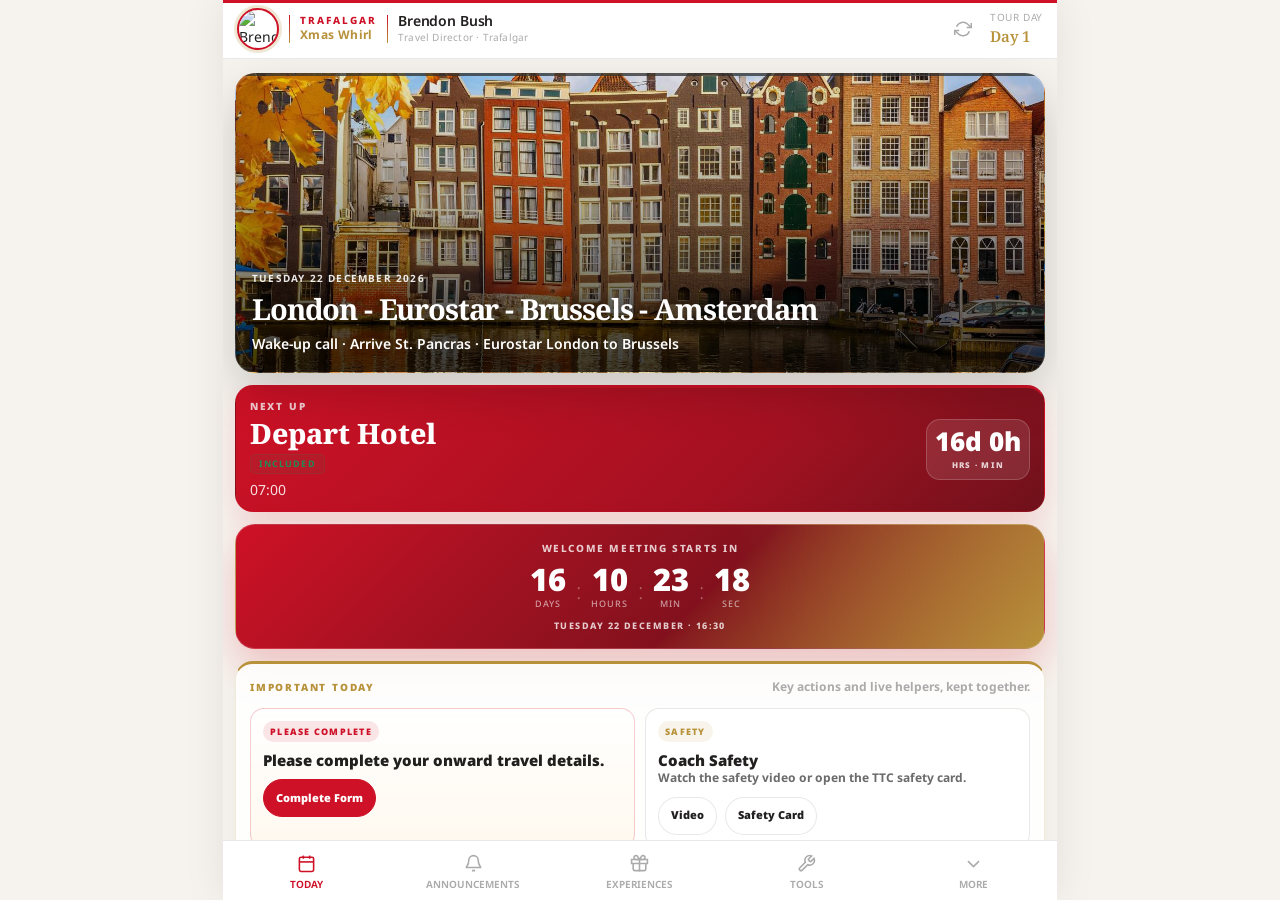
==== commit b9348f23: "Track viewed announcements and add guest media downloads and interest shortcut" ====
--- a/app.html
+++ b/app.html
@@ -19,40 +19,40 @@
 <link href="https://fonts.googleapis.com/css2?family=Material+Symbols+Outlined:wght@400;500;700&display=swap" rel="stylesheet">
 <link rel="stylesheet" href="https://unpkg.com/leaflet@1.9.4/dist/leaflet.css">
 <title>Xmas Whirl 2026</title>
-<link rel="stylesheet" href="./css/app.css?v=20261115-guest-dictation">
+<link rel="stylesheet" href="./css/app.css?v=20261115-announcement-reading">
 <script src="https://unpkg.com/leaflet@1.9.4/dist/leaflet.js"></script>
 </head>
 <body>
 <div id="app">
   <div class="loading">Loading tour app...</div>
 </div>
-<script src="./js/core/utils.js?v=20261115-guest-dictation"></script>
-<script src="./js/core/tour-updates.js?v=20261115-guest-dictation"></script>
-<script src="./js/core/itinerary-helpers.js?v=20261115-guest-dictation"></script>
-<script src="./js/core/resource-helpers.js?v=20261115-guest-dictation"></script>
-<script src="./js/core/tour-config-helpers.js?v=20261115-guest-dictation"></script>
-<script src="./js/core/today-state.js?v=20261115-guest-dictation"></script>
-<script src="./js/services/offline-guide.js?v=20261115-guest-dictation"></script>
-<script src="./js/services/experience-interest.js?v=20261115-guest-dictation"></script>
-<script src="./js/services/announcements.js?v=20261115-guest-dictation"></script>
-<script src="./js/services/auth.js?v=20261115-guest-dictation"></script>
-<script src="./js/services/storage.js?v=20261115-guest-dictation"></script>
-<script src="./js/services/admin-content-storage.js?v=20261115-guest-dictation"></script>
-<script src="./js/services/admin-content-overrides.js?v=20261115-guest-dictation"></script>
-<script src="./js/viewer/document-viewer.js?v=20261115-guest-dictation"></script>
-<script src="./js/maps/map-panel.js?v=20261115-guest-dictation"></script>
-<script src="./js/navigation/navigation.js?v=20261115-guest-dictation"></script>
-<script src="./js/rendering/contacts-renderer.js?v=20261115-guest-dictation"></script>
-<script src="./js/rendering/travel-director-renderer.js?v=20261115-guest-dictation"></script>
-<script src="./js/services/analytics.js?v=20261115-guest-dictation"></script>
-<script src="./js/services/onward-export.js?v=20261115-guest-dictation"></script>
-<script src="./js/core/journey-recaps.js?v=20261115-guest-dictation"></script>
-<script src="./js/rendering/experiences-renderer.js?v=20261115-guest-dictation"></script>
-<script src="./js/rendering/tools-renderer.js?v=20261115-guest-dictation"></script>
-<script src="./js/rendering/rewards-renderer.js?v=20261115-guest-dictation"></script>
-<script src="./js/rendering/travel-impact-renderer.js?v=20261115-guest-dictation"></script>
-<script src="./js/rendering/today-components.js?v=20261115-guest-dictation"></script>
-<script src="./js/rendering/itinerary-components.js?v=20261115-guest-dictation"></script>
+<script src="./js/core/utils.js?v=20261115-announcement-reading"></script>
+<script src="./js/core/tour-updates.js?v=20261115-announcement-reading"></script>
+<script src="./js/core/itinerary-helpers.js?v=20261115-announcement-reading"></script>
+<script src="./js/core/resource-helpers.js?v=20261115-announcement-reading"></script>
+<script src="./js/core/tour-config-helpers.js?v=20261115-announcement-reading"></script>
+<script src="./js/core/today-state.js?v=20261115-announcement-reading"></script>
+<script src="./js/services/offline-guide.js?v=20261115-announcement-reading"></script>
+<script src="./js/services/experience-interest.js?v=20261115-announcement-reading"></script>
+<script src="./js/services/announcements.js?v=20261115-announcement-reading"></script>
+<script src="./js/services/auth.js?v=20261115-announcement-reading"></script>
+<script src="./js/services/storage.js?v=20261115-announcement-reading"></script>
+<script src="./js/services/admin-content-storage.js?v=20261115-announcement-reading"></script>
+<script src="./js/services/admin-content-overrides.js?v=20261115-announcement-reading"></script>
+<script src="./js/viewer/document-viewer.js?v=20261115-announcement-reading"></script>
+<script src="./js/maps/map-panel.js?v=20261115-announcement-reading"></script>
+<script src="./js/navigation/navigation.js?v=20261115-announcement-reading"></script>
+<script src="./js/rendering/contacts-renderer.js?v=20261115-announcement-reading"></script>
+<script src="./js/rendering/travel-director-renderer.js?v=20261115-announcement-reading"></script>
+<script src="./js/services/analytics.js?v=20261115-announcement-reading"></script>
+<script src="./js/services/onward-export.js?v=20261115-announcement-reading"></script>
+<script src="./js/core/journey-recaps.js?v=20261115-announcement-reading"></script>
+<script src="./js/rendering/experiences-renderer.js?v=20261115-announcement-reading"></script>
+<script src="./js/rendering/tools-renderer.js?v=20261115-announcement-reading"></script>
+<script src="./js/rendering/rewards-renderer.js?v=20261115-announcement-reading"></script>
+<script src="./js/rendering/travel-impact-renderer.js?v=20261115-announcement-reading"></script>
+<script src="./js/rendering/today-components.js?v=20261115-announcement-reading"></script>
+<script src="./js/rendering/itinerary-components.js?v=20261115-announcement-reading"></script>
 <script>
 const URL_PARAMS = new URLSearchParams(location.search);
 const DEFAULT_TOUR_CODE = "WWHI22L26A";
@@ -6017,7 +6017,7 @@
 
 function renderToolsAdminAccess(adminState) {
   if (ADMIN_MODE) {
-    return `<div class="tools-admin-bar"><div class="tools-admin-card"><div class="tools-admin-kicker">Admin controls</div><div class="tools-admin-copy">${FULL_ADMIN_UI ? "Full Edit Mode is on. Use the collapsed edit panels inside Today, Itinerary and Experiences." : "Private controls for quick Today edits, tool order, usage analytics and guest onward-travel submissions."}</div><div class="tools-admin-actions"><button class="tools-admin-btn" type="button" onclick="openQuickAdmin()">Quick Edit Today</button><button class="tools-admin-btn secondary" type="button" onclick="toggleFullAdminMode()">${FULL_ADMIN_UI ? "Hide Full Edit" : "Full Edit Mode"}</button><button class="tools-admin-btn secondary" type="button" onclick="toggleToolsReorder()">${toolsReorderMode ? "Done Reordering" : "Reorder Tools"}</button><button class="tools-admin-btn secondary" type="button" onclick="resetToolsOrder()">Reset Order</button><button class="tools-admin-btn secondary" type="button" onclick="openToolPanel('analytics')">Usage Analytics</button><button class="tools-admin-btn secondary" type="button" onclick="openToolPanel('onward')">Onward Travel Sheet</button><button class="tools-admin-btn secondary" type="button" onclick="lockMobileAdmin()">Lock Admin</button></div><div class="tools-admin-state">${escapeHtml(adminState)}</div></div></div>`;
+    return `<div class="tools-admin-bar"><div class="tools-admin-card"><div class="tools-admin-kicker">Admin controls</div><div class="tools-admin-copy">${FULL_ADMIN_UI ? "Full Edit Mode is on. Use the collapsed edit panels inside Today, Itinerary and Experiences." : "Private controls for quick Today edits, tool order, usage analytics and guest onward-travel submissions."}</div><div class="tools-admin-actions"><button class="tools-admin-btn" type="button" onclick="openQuickAdmin()">Quick Edit Today</button><button class="tools-admin-btn secondary" type="button" onclick="toggleFullAdminMode()">${FULL_ADMIN_UI ? "Hide Full Edit" : "Full Edit Mode"}</button><button class="tools-admin-btn secondary" type="button" onclick="toggleToolsReorder()">${toolsReorderMode ? "Done Reordering" : "Reorder Tools"}</button><button class="tools-admin-btn secondary" type="button" onclick="resetToolsOrder()">Reset Order</button><button class="tools-admin-btn secondary" type="button" onclick="openToolPanel('analytics')">Usage Analytics</button><button class="tools-admin-btn secondary" type="button" onclick="setTab('experiences');document.getElementById('guest-interest-report')?.scrollIntoView({block:'start'})">Guest Interest · Names & Totals</button><button class="tools-admin-btn secondary" type="button" onclick="openToolPanel('onward')">Onward Travel Sheet</button><button class="tools-admin-btn secondary" type="button" onclick="lockMobileAdmin()">Lock Admin</button></div><div class="tools-admin-state">${escapeHtml(adminState)}</div></div></div>`;
   }
   return '<div class="tools-admin-bar"><button class="tools-admin-btn secondary" type="button" onclick="openAdminLogin()">Unlock Admin</button></div>';
 }
@@ -6078,6 +6078,7 @@
     if (typeof setupToolsScreen === "function") setupToolsScreen();
     if (activeToolPanel && typeof initializeToolPanel === "function") setTimeout(() => initializeToolPanel(activeToolPanel), 0);
   }
+  if(typeof observeAnnouncementReading==='function')observeAnnouncementReading();
   if (activePhotoViewer) setTimeout(() => renderPhotoViewerContent(activePhotoViewer), 0);
   if (activeInformationMap) setTimeout(() => initializeInformationMap(), 0);
 }
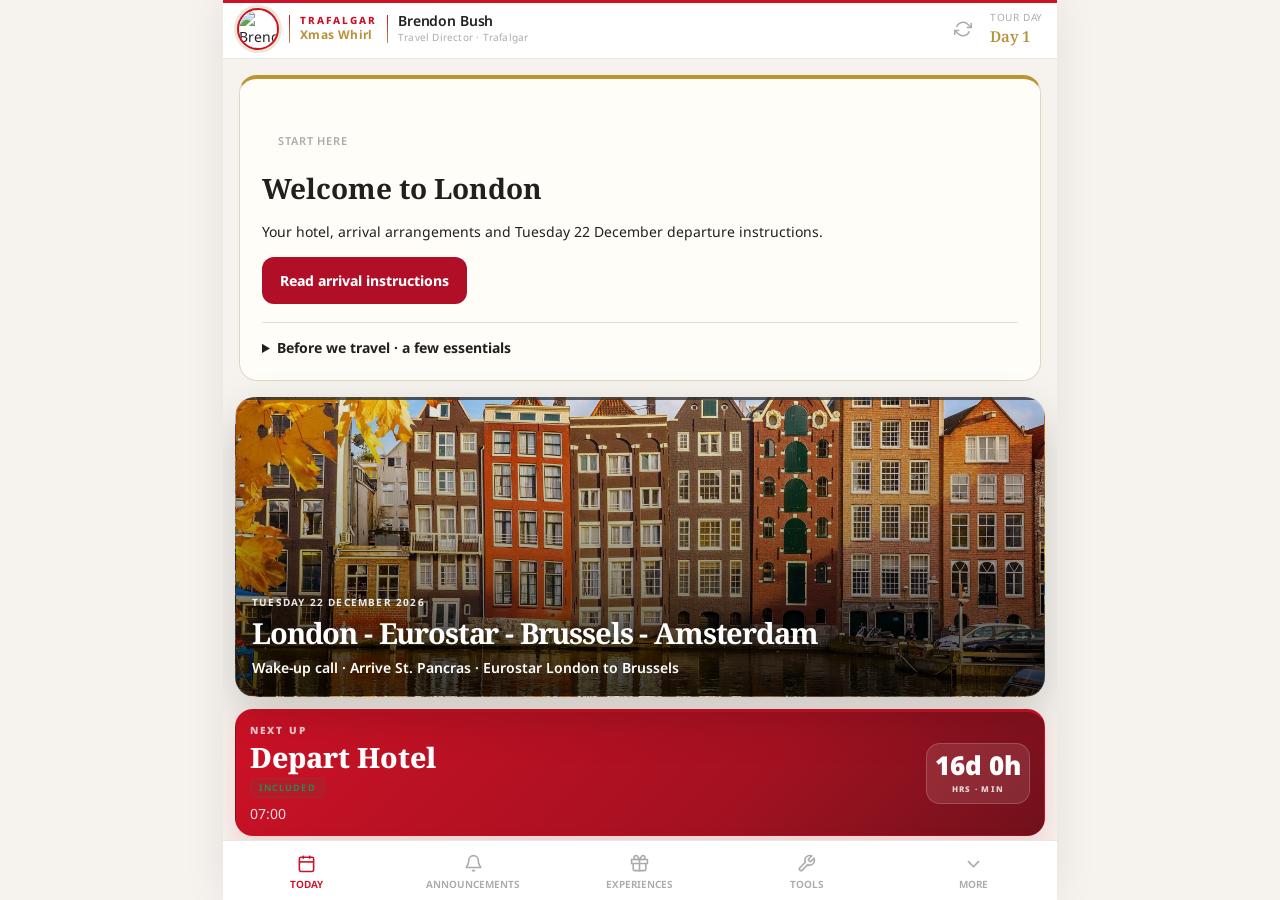
==== commit dfb39c0e: "Unify London arrival guidance and clarify offline interest controls" ====
--- a/app.html
+++ b/app.html
@@ -19,40 +19,40 @@
 <link href="https://fonts.googleapis.com/css2?family=Material+Symbols+Outlined:wght@400;500;700&display=swap" rel="stylesheet">
 <link rel="stylesheet" href="https://unpkg.com/leaflet@1.9.4/dist/leaflet.css">
 <title>Xmas Whirl 2026</title>
-<link rel="stylesheet" href="./css/app.css?v=20261115-announcement-reading">
+<link rel="stylesheet" href="./css/app.css?v=20261117-welcome-offline">
 <script src="https://unpkg.com/leaflet@1.9.4/dist/leaflet.js"></script>
 </head>
 <body>
 <div id="app">
   <div class="loading">Loading tour app...</div>
 </div>
-<script src="./js/core/utils.js?v=20261115-announcement-reading"></script>
-<script src="./js/core/tour-updates.js?v=20261115-announcement-reading"></script>
-<script src="./js/core/itinerary-helpers.js?v=20261115-announcement-reading"></script>
-<script src="./js/core/resource-helpers.js?v=20261115-announcement-reading"></script>
-<script src="./js/core/tour-config-helpers.js?v=20261115-announcement-reading"></script>
-<script src="./js/core/today-state.js?v=20261115-announcement-reading"></script>
-<script src="./js/services/offline-guide.js?v=20261115-announcement-reading"></script>
-<script src="./js/services/experience-interest.js?v=20261115-announcement-reading"></script>
-<script src="./js/services/announcements.js?v=20261115-announcement-reading"></script>
-<script src="./js/services/auth.js?v=20261115-announcement-reading"></script>
-<script src="./js/services/storage.js?v=20261115-announcement-reading"></script>
-<script src="./js/services/admin-content-storage.js?v=20261115-announcement-reading"></script>
-<script src="./js/services/admin-content-overrides.js?v=20261115-announcement-reading"></script>
-<script src="./js/viewer/document-viewer.js?v=20261115-announcement-reading"></script>
-<script src="./js/maps/map-panel.js?v=20261115-announcement-reading"></script>
-<script src="./js/navigation/navigation.js?v=20261115-announcement-reading"></script>
-<script src="./js/rendering/contacts-renderer.js?v=20261115-announcement-reading"></script>
-<script src="./js/rendering/travel-director-renderer.js?v=20261115-announcement-reading"></script>
-<script src="./js/services/analytics.js?v=20261115-announcement-reading"></script>
-<script src="./js/services/onward-export.js?v=20261115-announcement-reading"></script>
-<script src="./js/core/journey-recaps.js?v=20261115-announcement-reading"></script>
-<script src="./js/rendering/experiences-renderer.js?v=20261115-announcement-reading"></script>
-<script src="./js/rendering/tools-renderer.js?v=20261115-announcement-reading"></script>
-<script src="./js/rendering/rewards-renderer.js?v=20261115-announcement-reading"></script>
-<script src="./js/rendering/travel-impact-renderer.js?v=20261115-announcement-reading"></script>
-<script src="./js/rendering/today-components.js?v=20261115-announcement-reading"></script>
-<script src="./js/rendering/itinerary-components.js?v=20261115-announcement-reading"></script>
+<script src="./js/core/utils.js?v=20261117-welcome-offline"></script>
+<script src="./js/core/tour-updates.js?v=20261117-welcome-offline"></script>
+<script src="./js/core/itinerary-helpers.js?v=20261117-welcome-offline"></script>
+<script src="./js/core/resource-helpers.js?v=20261117-welcome-offline"></script>
+<script src="./js/core/tour-config-helpers.js?v=20261117-welcome-offline"></script>
+<script src="./js/core/today-state.js?v=20261117-welcome-offline"></script>
+<script src="./js/services/offline-guide.js?v=20261117-welcome-offline"></script>
+<script src="./js/services/experience-interest.js?v=20261117-welcome-offline"></script>
+<script src="./js/services/announcements.js?v=20261117-welcome-offline"></script>
+<script src="./js/services/auth.js?v=20261117-welcome-offline"></script>
+<script src="./js/services/storage.js?v=20261117-welcome-offline"></script>
+<script src="./js/services/admin-content-storage.js?v=20261117-welcome-offline"></script>
+<script src="./js/services/admin-content-overrides.js?v=20261117-welcome-offline"></script>
+<script src="./js/viewer/document-viewer.js?v=20261117-welcome-offline"></script>
+<script src="./js/maps/map-panel.js?v=20261117-welcome-offline"></script>
+<script src="./js/navigation/navigation.js?v=20261117-welcome-offline"></script>
+<script src="./js/rendering/contacts-renderer.js?v=20261117-welcome-offline"></script>
+<script src="./js/rendering/travel-director-renderer.js?v=20261117-welcome-offline"></script>
+<script src="./js/services/analytics.js?v=20261117-welcome-offline"></script>
+<script src="./js/services/onward-export.js?v=20261117-welcome-offline"></script>
+<script src="./js/core/journey-recaps.js?v=20261117-welcome-offline"></script>
+<script src="./js/rendering/experiences-renderer.js?v=20261117-welcome-offline"></script>
+<script src="./js/rendering/tools-renderer.js?v=20261117-welcome-offline"></script>
+<script src="./js/rendering/rewards-renderer.js?v=20261117-welcome-offline"></script>
+<script src="./js/rendering/travel-impact-renderer.js?v=20261117-welcome-offline"></script>
+<script src="./js/rendering/today-components.js?v=20261117-welcome-offline"></script>
+<script src="./js/rendering/itinerary-components.js?v=20261117-welcome-offline"></script>
 <script>
 const URL_PARAMS = new URLSearchParams(location.search);
 const DEFAULT_TOUR_CODE = "WWHI22L26A";
@@ -4010,6 +4010,15 @@
     </div>`;
 }
 
+function londonPreparationVisible(now=Date.now()) {
+  return now < Date.parse(tour.meta.londonDepartureAt || '2026-12-22T07:00:00+00:00');
+}
+function renderLondonPreparation(){
+  if(!londonPreparationVisible())return '';
+  return `<section id="london-preparation" class="london-preparation"><p class="sec-label">START HERE</p><h2>Welcome to London</h2><p>Your hotel, arrival arrangements and Tuesday 22 December departure instructions.</p><a class="london-primary" href="./welcome.html">Read arrival instructions</a><details><summary>Before we travel · a few essentials</summary><h3>Save this app to your phone</h3><p>iPhone: in Safari, tap Share → Add to Home Screen.<br>Android: in Chrome, open the ⋮ menu → Add to Home screen or Install app.</p><p><a href="mailto:bushylove74@gmail.com?subject=Xmas%20Whirl%202026%20-%20Dietary%20requirements&body=Name(s)%3A%20%0AFood%20allergies%20or%20dietary%20requirements%3A%20">Send dietary requirements</a> — please include your name and any food allergies or dietary needs before the trip.</p><p>Tour updates come through Announcements. Open it and tap Enable alerts to receive notifications.</p><button type="button" class="tools-admin-btn secondary" onclick="setTab('announcements')">Open Announcements</button></details></section>`;
+}
+setInterval(()=>{if(!londonPreparationVisible())document.getElementById('london-preparation')?.remove();},30000);
+
 function renderToday() {
   const day = dayByNumber(displayDayNumber());
   const hotel = hotelForDay(day);
@@ -4032,6 +4041,7 @@
   }
 
   return `
+    ${renderLondonPreparation()}
     ${renderBuilderTodayPreviewNav(day)}
     ${renderMobileAdminBar(day)}
     <div class="today-hero${todayHeroImage(day.number) ? " has-image" : ""}"${todayHeroImage(day.number) ? ` style="${todayHeroStyle(day.number)}"` : ""}>
--- a/css/app.css
+++ b/css/app.css
@@ -7259,3 +7259,5 @@
 .ann-caught-up{text-align:center;padding:28px 16px;color:#655f59}.ann-caught-up strong{display:block;font-size:24px;color:#222}.ann-caught-up .bell{font-size:32px;color:#ce1126}
 .ann-attach-row{display:flex;flex-wrap:wrap;gap:8px;margin:14px 0}.ann-attach-row label,.ann-attach-row button{padding:12px;border:1px solid #d8d5ce;border-radius:12px;background:white;font:600 14px system-ui;cursor:pointer;margin:0}.ann-attach-row input{position:absolute;width:1px;height:1px;opacity:0}.ann-attach-row label:focus-within{outline:2px solid #ce1126}
 .ann-writing{background:#f7f5ef;border:1px solid #e4dfd2;padding:14px;border-radius:14px;margin:14px 0}.ann-writing button{padding:11px;border-radius:10px;border:1px solid #ccc;background:white;font-weight:700;min-height:44px}.ann-writing p{font-size:13px}.admin-shortcut-label{background:#f7eded;color:#9d1221;padding:10px 16px;font-weight:700;font-size:14px}
+
+.london-preparation{margin:16px;padding:22px;border:1px solid #ded6c2;border-top:4px solid #bd952d;border-radius:18px;background:#fffdf7}.london-preparation h2{font:700 28px var(--ff-serif);margin:8px 0}.london-preparation p{line-height:1.6}.london-primary{display:inline-block;padding:13px 18px;border-radius:12px;background:#b10e28;color:white;font-weight:750;text-decoration:none}.london-preparation details{margin-top:18px;border-top:1px solid #e7dfce;padding-top:14px}.london-preparation summary{font-weight:700;cursor:pointer}.interest-button:disabled,.exp-img-wrap .interest-button:disabled{background:#666;border-color:#666;color:#fff;box-shadow:none;cursor:default}.interest-offline-note{padding:12px 16px;background:#eeece7;color:#45413a;border-radius:12px;line-height:1.5}.experience-video{display:inline-block;margin:12px 0;padding:12px 16px;border:1px solid #cbb984;border-radius:12px;color:#684b13;font-weight:700;text-decoration:none}
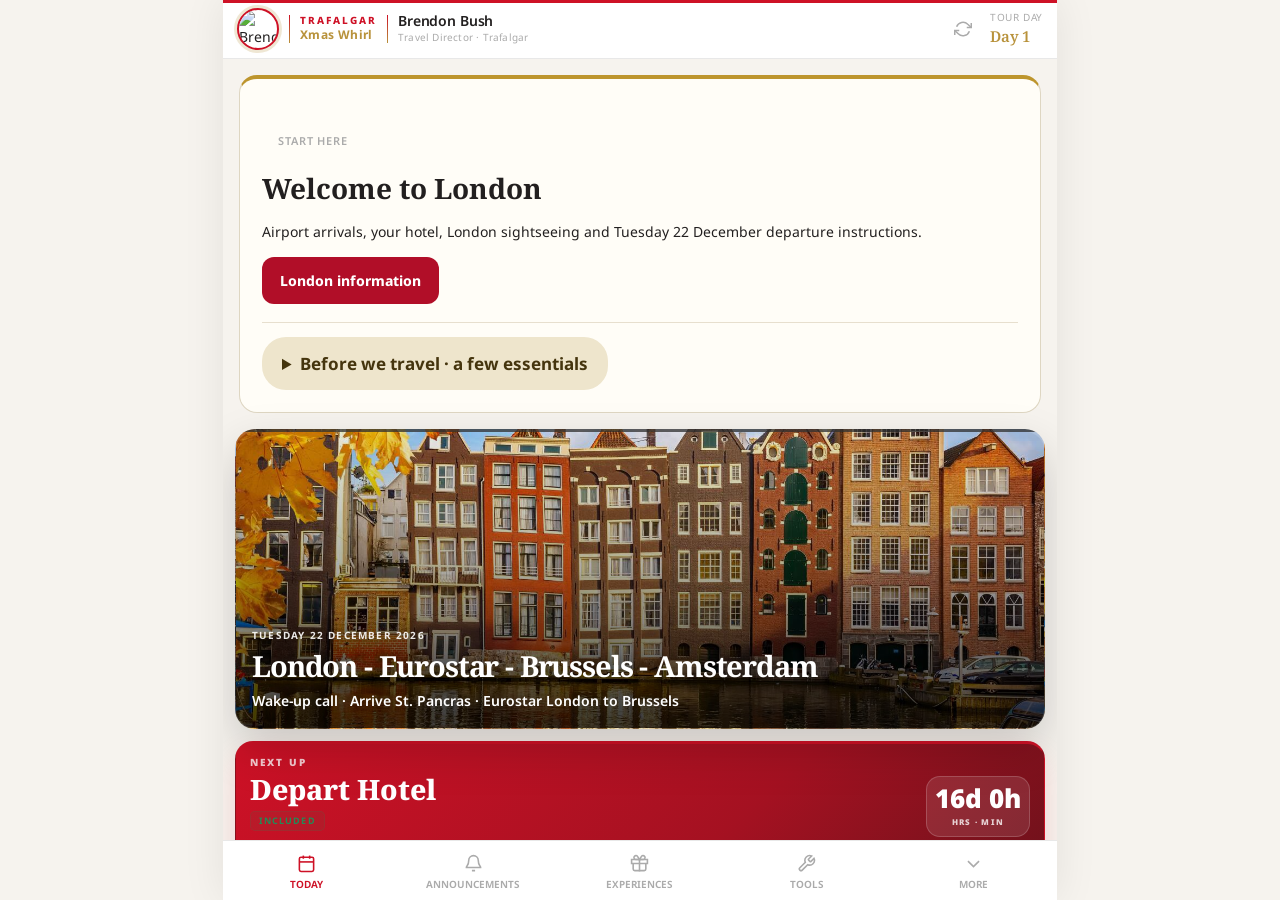
==== commit 55191f0c: "Clarify London bookings, transfers and preparation links" ====
--- a/app.html
+++ b/app.html
@@ -19,40 +19,40 @@
 <link href="https://fonts.googleapis.com/css2?family=Material+Symbols+Outlined:wght@400;500;700&display=swap" rel="stylesheet">
 <link rel="stylesheet" href="https://unpkg.com/leaflet@1.9.4/dist/leaflet.css">
 <title>Xmas Whirl 2026</title>
-<link rel="stylesheet" href="./css/app.css?v=20261117-welcome-offline">
+<link rel="stylesheet" href="./css/app.css?v=20261118-london-faq">
 <script src="https://unpkg.com/leaflet@1.9.4/dist/leaflet.js"></script>
 </head>
 <body>
 <div id="app">
   <div class="loading">Loading tour app...</div>
 </div>
-<script src="./js/core/utils.js?v=20261117-welcome-offline"></script>
-<script src="./js/core/tour-updates.js?v=20261117-welcome-offline"></script>
-<script src="./js/core/itinerary-helpers.js?v=20261117-welcome-offline"></script>
-<script src="./js/core/resource-helpers.js?v=20261117-welcome-offline"></script>
-<script src="./js/core/tour-config-helpers.js?v=20261117-welcome-offline"></script>
-<script src="./js/core/today-state.js?v=20261117-welcome-offline"></script>
-<script src="./js/services/offline-guide.js?v=20261117-welcome-offline"></script>
-<script src="./js/services/experience-interest.js?v=20261117-welcome-offline"></script>
-<script src="./js/services/announcements.js?v=20261117-welcome-offline"></script>
-<script src="./js/services/auth.js?v=20261117-welcome-offline"></script>
-<script src="./js/services/storage.js?v=20261117-welcome-offline"></script>
-<script src="./js/services/admin-content-storage.js?v=20261117-welcome-offline"></script>
-<script src="./js/services/admin-content-overrides.js?v=20261117-welcome-offline"></script>
-<script src="./js/viewer/document-viewer.js?v=20261117-welcome-offline"></script>
-<script src="./js/maps/map-panel.js?v=20261117-welcome-offline"></script>
-<script src="./js/navigation/navigation.js?v=20261117-welcome-offline"></script>
-<script src="./js/rendering/contacts-renderer.js?v=20261117-welcome-offline"></script>
-<script src="./js/rendering/travel-director-renderer.js?v=20261117-welcome-offline"></script>
-<script src="./js/services/analytics.js?v=20261117-welcome-offline"></script>
-<script src="./js/services/onward-export.js?v=20261117-welcome-offline"></script>
-<script src="./js/core/journey-recaps.js?v=20261117-welcome-offline"></script>
-<script src="./js/rendering/experiences-renderer.js?v=20261117-welcome-offline"></script>
-<script src="./js/rendering/tools-renderer.js?v=20261117-welcome-offline"></script>
-<script src="./js/rendering/rewards-renderer.js?v=20261117-welcome-offline"></script>
-<script src="./js/rendering/travel-impact-renderer.js?v=20261117-welcome-offline"></script>
-<script src="./js/rendering/today-components.js?v=20261117-welcome-offline"></script>
-<script src="./js/rendering/itinerary-components.js?v=20261117-welcome-offline"></script>
+<script src="./js/core/utils.js?v=20261118-london-faq"></script>
+<script src="./js/core/tour-updates.js?v=20261118-london-faq"></script>
+<script src="./js/core/itinerary-helpers.js?v=20261118-london-faq"></script>
+<script src="./js/core/resource-helpers.js?v=20261118-london-faq"></script>
+<script src="./js/core/tour-config-helpers.js?v=20261118-london-faq"></script>
+<script src="./js/core/today-state.js?v=20261118-london-faq"></script>
+<script src="./js/services/offline-guide.js?v=20261118-london-faq"></script>
+<script src="./js/services/experience-interest.js?v=20261118-london-faq"></script>
+<script src="./js/services/announcements.js?v=20261118-london-faq"></script>
+<script src="./js/services/auth.js?v=20261118-london-faq"></script>
+<script src="./js/services/storage.js?v=20261118-london-faq"></script>
+<script src="./js/services/admin-content-storage.js?v=20261118-london-faq"></script>
+<script src="./js/services/admin-content-overrides.js?v=20261118-london-faq"></script>
+<script src="./js/viewer/document-viewer.js?v=20261118-london-faq"></script>
+<script src="./js/maps/map-panel.js?v=20261118-london-faq"></script>
+<script src="./js/navigation/navigation.js?v=20261118-london-faq"></script>
+<script src="./js/rendering/contacts-renderer.js?v=20261118-london-faq"></script>
+<script src="./js/rendering/travel-director-renderer.js?v=20261118-london-faq"></script>
+<script src="./js/services/analytics.js?v=20261118-london-faq"></script>
+<script src="./js/services/onward-export.js?v=20261118-london-faq"></script>
+<script src="./js/core/journey-recaps.js?v=20261118-london-faq"></script>
+<script src="./js/rendering/experiences-renderer.js?v=20261118-london-faq"></script>
+<script src="./js/rendering/tools-renderer.js?v=20261118-london-faq"></script>
+<script src="./js/rendering/rewards-renderer.js?v=20261118-london-faq"></script>
+<script src="./js/rendering/travel-impact-renderer.js?v=20261118-london-faq"></script>
+<script src="./js/rendering/today-components.js?v=20261118-london-faq"></script>
+<script src="./js/rendering/itinerary-components.js?v=20261118-london-faq"></script>
 <script>
 const URL_PARAMS = new URLSearchParams(location.search);
 const DEFAULT_TOUR_CODE = "WWHI22L26A";
@@ -4015,7 +4015,7 @@
 }
 function renderLondonPreparation(){
   if(!londonPreparationVisible())return '';
-  return `<section id="london-preparation" class="london-preparation"><p class="sec-label">START HERE</p><h2>Welcome to London</h2><p>Your hotel, arrival arrangements and Tuesday 22 December departure instructions.</p><a class="london-primary" href="./welcome.html">Read arrival instructions</a><details><summary>Before we travel · a few essentials</summary><h3>Save this app to your phone</h3><p>iPhone: in Safari, tap Share → Add to Home Screen.<br>Android: in Chrome, open the ⋮ menu → Add to Home screen or Install app.</p><p><a href="mailto:bushylove74@gmail.com?subject=Xmas%20Whirl%202026%20-%20Dietary%20requirements&body=Name(s)%3A%20%0AFood%20allergies%20or%20dietary%20requirements%3A%20">Send dietary requirements</a> — please include your name and any food allergies or dietary needs before the trip.</p><p>Tour updates come through Announcements. Open it and tap Enable alerts to receive notifications.</p><button type="button" class="tools-admin-btn secondary" onclick="setTab('announcements')">Open Announcements</button></details></section>`;
+  return `<section id="london-preparation" class="london-preparation"><p class="sec-label">START HERE</p><h2>Welcome to London</h2><p>Airport arrivals, your hotel, London sightseeing and Tuesday 22 December departure instructions.</p><a class="london-primary" href="./welcome.html">London information</a><details><summary>Before we travel · a few essentials</summary><h3>Save this app to your phone</h3><p>iPhone: in Safari, tap Share → Add to Home Screen.<br>Android: in Chrome, open the ⋮ menu → Add to Home screen or Install app.</p><p><a href="mailto:bushylove74@gmail.com?subject=Xmas%20Whirl%202026%20-%20Dietary%20requirements&body=Name(s)%3A%20%0AFood%20allergies%20or%20dietary%20requirements%3A%20"><strong>Tap here to email Brendon your dietary requirements</strong></a> — please include your name and any food allergies or dietary needs before the trip.</p><p>Tour updates come through Announcements. Open it and tap Enable alerts to receive notifications.</p><button type="button" class="tools-admin-btn secondary" onclick="setTab('announcements')">Open Announcements</button></details></section>`;
 }
 setInterval(()=>{if(!londonPreparationVisible())document.getElementById('london-preparation')?.remove();},30000);
 
@@ -4420,6 +4420,57 @@
 ];
 const TOOL_FAQ_SECTIONS = [
   {
+    "title": "Arrival in London",
+    "items": [
+      {
+        "question": "Where does this trip start?",
+        "answer": "There are two booking lengths. The 14-day booking includes arrival in London on Sunday 20 December 2026 at the Tower Hotel London, where Trafalgar representatives will be available. On Monday 21 December, meet your Local Guide in hotel reception at 8:15 a.m. for your included London city sightseeing tour. The 12-day booking joins the onward journey on Tuesday 22 December: Eurostar from London St Pancras to Brussels, then by coach to Amsterdam. The app numbers this shared journey as Day 1. Your booking documents confirm which London accommodation and sightseeing are included for you."
+      },
+      {
+        "question": "Where do I meet my private airport transfer?",
+        "answer": "If your private transfer was booked via Trafalgar, your Addison Lee driver will be waiting in the terminal after you have collected your bags and cleared customs. Look to the side of the arrivals area for your driver. If you cannot find them, call European Guest Services on +44 207 620 8900. Please do not call Brendon about airport transfers: he cannot locate or arrange your driver. European Guest Services can help.",
+        "links": [
+          {
+            "label": "Call European Guest Services: +44 207 620 8900",
+            "url": "tel:+442076208900"
+          }
+        ]
+      },
+      {
+        "question": "What if I have not booked an airport transfer?",
+        "answer": "You will need to make your own way to the Tower Hotel London. If you would like a private transfer arranged before you arrive, contact Trafalgar or your booking agent in advance to request and confirm a booking. A private transfer is not automatically included for everyone."
+      },
+      {
+        "question": "Which London hotel should I go to?",
+        "answer": "The London joining hotel is the Tower Hotel London, St Katharine’s Way, London E1W 1LD, United Kingdom. Check your booking documents for the nights included in your booking. If you are staying elsewhere, follow the London information page’s Tuesday departure instructions for joining at the Tower Hotel."
+      },
+      {
+        "question": "What if I arrive late or miss my transfer?",
+        "answer": "For a delayed arrival, a missed pre-booked transfer or a driver you cannot find, contact European Guest Services on +44 207 620 8900 or europeanguestservices@ttc.com. Call for immediate help. Please contact them directly rather than Brendon, as he cannot resolve airport-transfer arrangements.",
+        "links": [
+          {
+            "label": "Call European Guest Services: +44 207 620 8900",
+            "url": "tel:+442076208900"
+          },
+          {
+            "label": "Email European Guest Services",
+            "url": "mailto:europeanguestservices@ttc.com"
+          }
+        ]
+      },
+      {
+        "question": "What do I need for the Eurostar journey?",
+        "answer": "Keep your passport and travel documents easily accessible and follow the Eurostar boarding instructions linked below. Consolidate your luggage into as few bags as possible and make sure they are easy for you to carry: you must carry your own bags through the stations and onto and off the trains at both ends. Follow the London information page and Brendon’s latest departure instructions. The boarding-instructions link needs internet.",
+        "links": [
+          {
+            "label": "Eurostar boarding instructions",
+            "url": "https://trafalgar.world/guides/allbrands/regions/discoveries/eurostar/"
+          }
+        ]
+      }
+    ]
+  },
+  {
     "title": "Before Departure",
     "items": [
       {
@@ -4433,31 +4484,6 @@
       {
         "question": "What if my luggage doesn't arrive at the airport?",
         "answer": "Fill out a report at the baggage claim desk immediately and include all your hotels on it. Always photograph your suitcase before check-in."
-      }
-    ]
-  },
-  {
-    "title": "Arrival in London",
-    "items": [
-      {
-        "question": "Where does this trip start?",
-        "answer": "This Xmas Whirl trip starts in London. Day 1 is Tuesday 22 December 2026, travelling by Eurostar from London St Pancras to Brussels, then by coach to Amsterdam. Please follow the London joining instructions in your booking documents."
-      },
-      {
-        "question": "Where do I meet an airport transfer?",
-        "answer": "Check your booking documents for your London arrival airport, whether a transfer is included, and its meeting point and time. London has several airports, so there is no single terminal or meeting point for everyone. If anything is unclear, contact your booking agent before travelling."
-      },
-      {
-        "question": "Which London hotel should I go to?",
-        "answer": "Use the pre-tour London hotel and address shown in your joining documents. The Day 1 hotel in this app is in Amsterdam, where we stay after travelling from London. Your pre-tour London hotel has not yet been confirmed in the app."
-      },
-      {
-        "question": "What if I arrive late or miss my transfer?",
-        "answer": "Use the assistance number in your travel documents and tell your booking agent or Travel Director. If you need to arrange your own transport, confirm the London hotel address first and use official airport transport or a licensed taxi. Allow enough time to join the early Day 1 departure."
-      },
-      {
-        "question": "What do I need for the Eurostar journey?",
-        "answer": "Keep your passport and travel documents in your day bag. Follow Brendon’s latest meeting and departure instructions in Today. Allow time for station check-in and border checks; your joining documents and live updates take priority over the saved itinerary."
       }
     ]
   },
@@ -4656,7 +4682,7 @@
       ${section.items.map((item) => `
         <details class="faq-accordion-row">
           <summary>${escapeHtml(item.question)}</summary>
-          <div class="faq-accordion-answer">${escapeHtml(item.answer)}</div>
+          <div class="faq-accordion-answer">${escapeHtml(item.answer)}${(item.links || []).filter(link => /^(https:\/\/|tel:|mailto:)/i.test(link.url || "")).map(link => `<p><a href="${escapeHtml(link.url)}" rel="noopener">${escapeHtml(link.label)}</a></p>`).join("")}</div>
         </details>`).join("")}
     </div>`).join("")}</div>`;
 }
--- a/css/app.css
+++ b/css/app.css
@@ -7261,3 +7261,5 @@
 .ann-writing{background:#f7f5ef;border:1px solid #e4dfd2;padding:14px;border-radius:14px;margin:14px 0}.ann-writing button{padding:11px;border-radius:10px;border:1px solid #ccc;background:white;font-weight:700;min-height:44px}.ann-writing p{font-size:13px}.admin-shortcut-label{background:#f7eded;color:#9d1221;padding:10px 16px;font-weight:700;font-size:14px}
 
 .london-preparation{margin:16px;padding:22px;border:1px solid #ded6c2;border-top:4px solid #bd952d;border-radius:18px;background:#fffdf7}.london-preparation h2{font:700 28px var(--ff-serif);margin:8px 0}.london-preparation p{line-height:1.6}.london-primary{display:inline-block;padding:13px 18px;border-radius:12px;background:#b10e28;color:white;font-weight:750;text-decoration:none}.london-preparation details{margin-top:18px;border-top:1px solid #e7dfce;padding-top:14px}.london-preparation summary{font-weight:700;cursor:pointer}.interest-button:disabled,.exp-img-wrap .interest-button:disabled{background:#666;border-color:#666;color:#fff;box-shadow:none;cursor:default}.interest-offline-note{padding:12px 16px;background:#eeece7;color:#45413a;border-radius:12px;line-height:1.5}.experience-video{display:inline-block;margin:12px 0;padding:12px 16px;border:1px solid #cbb984;border-radius:12px;color:#684b13;font-weight:700;text-decoration:none}
+
+.london-preparation summary{display:list-item;width:fit-content;max-width:100%;padding:14px 20px;border-radius:24px;background:#eee5cc;color:#45350e;font-size:17px;min-height:48px}.london-preparation details>p a{font-weight:750;text-decoration:underline;text-underline-offset:3px}
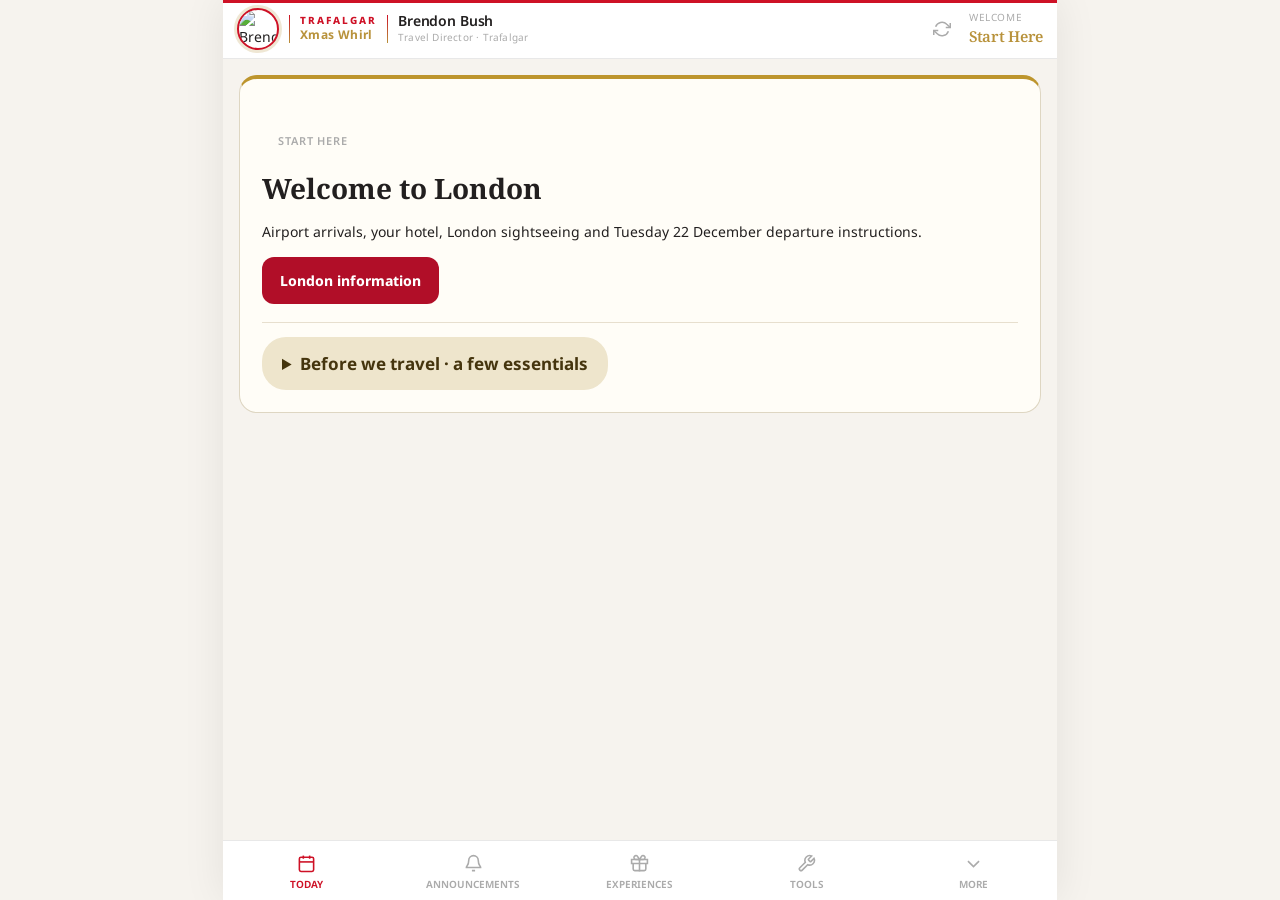
==== commit 146d5a13: "Show Start Here until the London Day 1 release" ====
--- a/app.html
+++ b/app.html
@@ -19,40 +19,40 @@
 <link href="https://fonts.googleapis.com/css2?family=Material+Symbols+Outlined:wght@400;500;700&display=swap" rel="stylesheet">
 <link rel="stylesheet" href="https://unpkg.com/leaflet@1.9.4/dist/leaflet.css">
 <title>Xmas Whirl 2026</title>
-<link rel="stylesheet" href="./css/app.css?v=20261118-london-faq">
+<link rel="stylesheet" href="./css/app.css?v=20261118-start-here">
 <script src="https://unpkg.com/leaflet@1.9.4/dist/leaflet.js"></script>
 </head>
 <body>
 <div id="app">
   <div class="loading">Loading tour app...</div>
 </div>
-<script src="./js/core/utils.js?v=20261118-london-faq"></script>
-<script src="./js/core/tour-updates.js?v=20261118-london-faq"></script>
-<script src="./js/core/itinerary-helpers.js?v=20261118-london-faq"></script>
-<script src="./js/core/resource-helpers.js?v=20261118-london-faq"></script>
-<script src="./js/core/tour-config-helpers.js?v=20261118-london-faq"></script>
-<script src="./js/core/today-state.js?v=20261118-london-faq"></script>
-<script src="./js/services/offline-guide.js?v=20261118-london-faq"></script>
-<script src="./js/services/experience-interest.js?v=20261118-london-faq"></script>
-<script src="./js/services/announcements.js?v=20261118-london-faq"></script>
-<script src="./js/services/auth.js?v=20261118-london-faq"></script>
-<script src="./js/services/storage.js?v=20261118-london-faq"></script>
-<script src="./js/services/admin-content-storage.js?v=20261118-london-faq"></script>
-<script src="./js/services/admin-content-overrides.js?v=20261118-london-faq"></script>
-<script src="./js/viewer/document-viewer.js?v=20261118-london-faq"></script>
-<script src="./js/maps/map-panel.js?v=20261118-london-faq"></script>
-<script src="./js/navigation/navigation.js?v=20261118-london-faq"></script>
-<script src="./js/rendering/contacts-renderer.js?v=20261118-london-faq"></script>
-<script src="./js/rendering/travel-director-renderer.js?v=20261118-london-faq"></script>
-<script src="./js/services/analytics.js?v=20261118-london-faq"></script>
-<script src="./js/services/onward-export.js?v=20261118-london-faq"></script>
-<script src="./js/core/journey-recaps.js?v=20261118-london-faq"></script>
-<script src="./js/rendering/experiences-renderer.js?v=20261118-london-faq"></script>
-<script src="./js/rendering/tools-renderer.js?v=20261118-london-faq"></script>
-<script src="./js/rendering/rewards-renderer.js?v=20261118-london-faq"></script>
-<script src="./js/rendering/travel-impact-renderer.js?v=20261118-london-faq"></script>
-<script src="./js/rendering/today-components.js?v=20261118-london-faq"></script>
-<script src="./js/rendering/itinerary-components.js?v=20261118-london-faq"></script>
+<script src="./js/core/utils.js?v=20261118-start-here"></script>
+<script src="./js/core/tour-updates.js?v=20261118-start-here"></script>
+<script src="./js/core/itinerary-helpers.js?v=20261118-start-here"></script>
+<script src="./js/core/resource-helpers.js?v=20261118-start-here"></script>
+<script src="./js/core/tour-config-helpers.js?v=20261118-start-here"></script>
+<script src="./js/core/today-state.js?v=20261118-start-here"></script>
+<script src="./js/services/offline-guide.js?v=20261118-start-here"></script>
+<script src="./js/services/experience-interest.js?v=20261118-start-here"></script>
+<script src="./js/services/announcements.js?v=20261118-start-here"></script>
+<script src="./js/services/auth.js?v=20261118-start-here"></script>
+<script src="./js/services/storage.js?v=20261118-start-here"></script>
+<script src="./js/services/admin-content-storage.js?v=20261118-start-here"></script>
+<script src="./js/services/admin-content-overrides.js?v=20261118-start-here"></script>
+<script src="./js/viewer/document-viewer.js?v=20261118-start-here"></script>
+<script src="./js/maps/map-panel.js?v=20261118-start-here"></script>
+<script src="./js/navigation/navigation.js?v=20261118-start-here"></script>
+<script src="./js/rendering/contacts-renderer.js?v=20261118-start-here"></script>
+<script src="./js/rendering/travel-director-renderer.js?v=20261118-start-here"></script>
+<script src="./js/services/analytics.js?v=20261118-start-here"></script>
+<script src="./js/services/onward-export.js?v=20261118-start-here"></script>
+<script src="./js/core/journey-recaps.js?v=20261118-start-here"></script>
+<script src="./js/rendering/experiences-renderer.js?v=20261118-start-here"></script>
+<script src="./js/rendering/tools-renderer.js?v=20261118-start-here"></script>
+<script src="./js/rendering/rewards-renderer.js?v=20261118-start-here"></script>
+<script src="./js/rendering/travel-impact-renderer.js?v=20261118-start-here"></script>
+<script src="./js/rendering/today-components.js?v=20261118-start-here"></script>
+<script src="./js/rendering/itinerary-components.js?v=20261118-start-here"></script>
 <script>
 const URL_PARAMS = new URLSearchParams(location.search);
 const DEFAULT_TOUR_CODE = "WWHI22L26A";
@@ -3180,8 +3180,8 @@
           <svg width="18" height="18" fill="none" viewBox="0 0 24 24" stroke="currentColor" stroke-width="2"><path d="M23 4v6h-6"/><path d="M1 20v-6h6"/><path d="M3.51 9a9 9 0 0114.85-3.36L23 10M1 14l4.64 4.36A9 9 0 0020.49 15"/></svg>
         </button>
         <div>
-          <div class="hdr-day-lbl">Tour day</div>
-          <div class="hdr-day-val">Day ${displayDayNumber()}</div>
+          <div class="hdr-day-lbl">${startHereOnly()?"Welcome":"Tour day"}</div>
+          <div class="hdr-day-val">${startHereOnly()?"Start Here":`Day ${displayDayNumber()}`}</div>
         </div>
       </div>
     </header>`;
@@ -4013,13 +4013,24 @@
 function londonPreparationVisible(now=Date.now()) {
   return now < Date.parse(tour.meta.londonDepartureAt || '2026-12-22T07:00:00+00:00');
 }
+function startHereOnly(now=Date.now()) {
+  return !ADMIN_MODE && !builderPreviewMode() && !localTodayPreviewMode() && now < Date.parse(tour.meta.dayOneReleaseAt || '2026-12-21T16:00:00+00:00');
+}
 function renderLondonPreparation(){
   if(!londonPreparationVisible())return '';
   return `<section id="london-preparation" class="london-preparation"><p class="sec-label">START HERE</p><h2>Welcome to London</h2><p>Airport arrivals, your hotel, London sightseeing and Tuesday 22 December departure instructions.</p><a class="london-primary" href="./welcome.html">London information</a><details><summary>Before we travel · a few essentials</summary><h3>Save this app to your phone</h3><p>iPhone: in Safari, tap Share → Add to Home Screen.<br>Android: in Chrome, open the ⋮ menu → Add to Home screen or Install app.</p><p><a href="mailto:bushylove74@gmail.com?subject=Xmas%20Whirl%202026%20-%20Dietary%20requirements&body=Name(s)%3A%20%0AFood%20allergies%20or%20dietary%20requirements%3A%20"><strong>Tap here to email Brendon your dietary requirements</strong></a> — please include your name and any food allergies or dietary needs before the trip.</p><p>Tour updates come through Announcements. Open it and tap Enable alerts to receive notifications.</p><button type="button" class="tools-admin-btn secondary" onclick="setTab('announcements')">Open Announcements</button></details></section>`;
 }
-setInterval(()=>{if(!londonPreparationVisible())document.getElementById('london-preparation')?.remove();},30000);
+function refreshLondonPhase(){
+  if(!tour)return;
+  if(document.getElementById('start-here-only') && !startHereOnly())renderApp({preserveScroll:true});
+  if(!londonPreparationVisible())document.getElementById('london-preparation')?.remove();
+}
+setInterval(refreshLondonPhase,1000);
+window.addEventListener('focus',refreshLondonPhase);
+document.addEventListener('visibilitychange',()=>{if(!document.hidden)refreshLondonPhase();});
 
 function renderToday() {
+  if(startHereOnly())return `<div id="start-here-only">${renderLondonPreparation()}</div>`;
   const day = dayByNumber(displayDayNumber());
   const hotel = hotelForDay(day);
   const note = getDayNote(day.number);
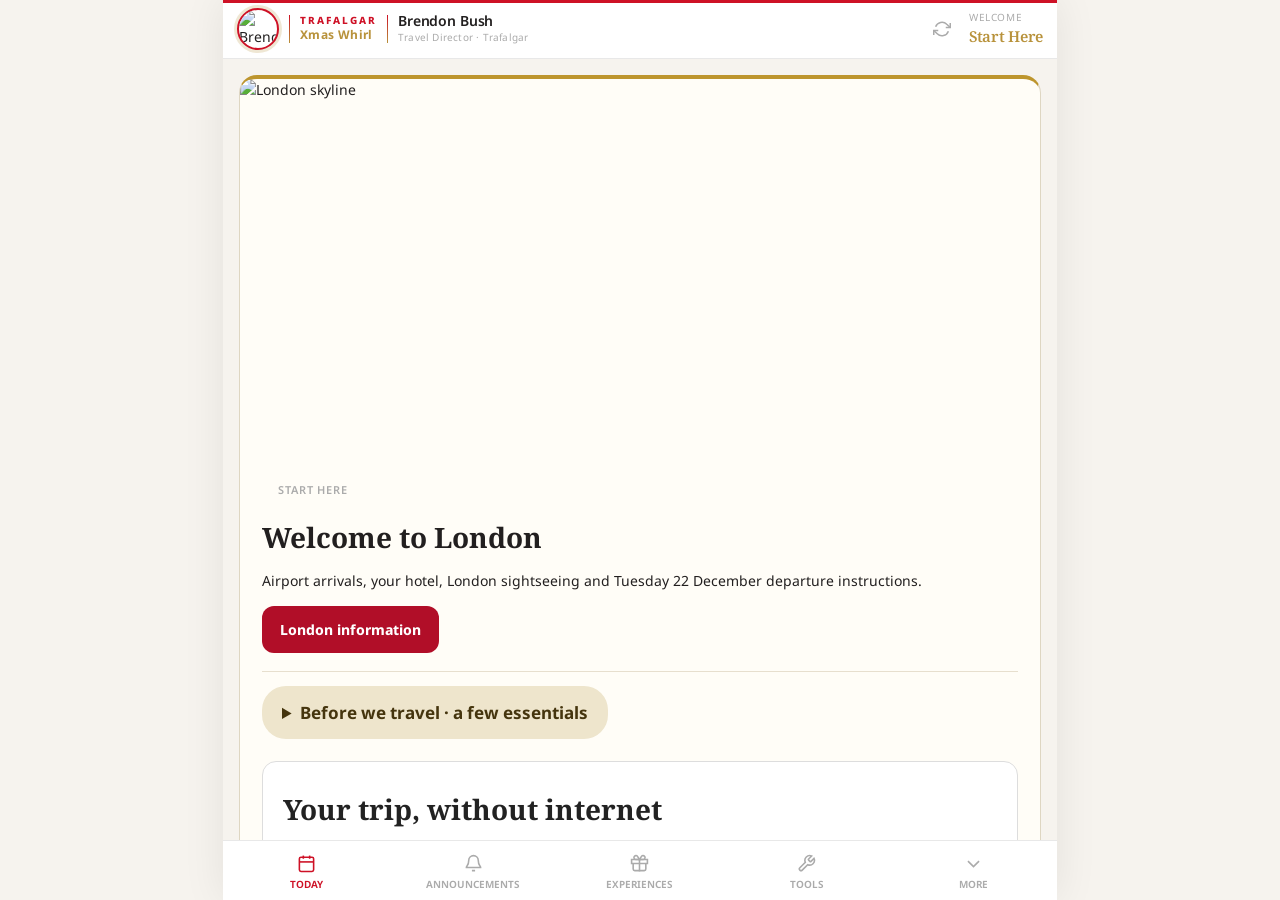
==== commit f2ea2d8e: "Add London welcome photo and pre-travel essentials" ====
--- a/app.html
+++ b/app.html
@@ -19,40 +19,40 @@
 <link href="https://fonts.googleapis.com/css2?family=Material+Symbols+Outlined:wght@400;500;700&display=swap" rel="stylesheet">
 <link rel="stylesheet" href="https://unpkg.com/leaflet@1.9.4/dist/leaflet.css">
 <title>Xmas Whirl 2026</title>
-<link rel="stylesheet" href="./css/app.css?v=20261118-start-here">
+<link rel="stylesheet" href="./css/app.css?v=20261118-london-prep">
 <script src="https://unpkg.com/leaflet@1.9.4/dist/leaflet.js"></script>
 </head>
 <body>
 <div id="app">
   <div class="loading">Loading tour app...</div>
 </div>
-<script src="./js/core/utils.js?v=20261118-start-here"></script>
-<script src="./js/core/tour-updates.js?v=20261118-start-here"></script>
-<script src="./js/core/itinerary-helpers.js?v=20261118-start-here"></script>
-<script src="./js/core/resource-helpers.js?v=20261118-start-here"></script>
-<script src="./js/core/tour-config-helpers.js?v=20261118-start-here"></script>
-<script src="./js/core/today-state.js?v=20261118-start-here"></script>
-<script src="./js/services/offline-guide.js?v=20261118-start-here"></script>
-<script src="./js/services/experience-interest.js?v=20261118-start-here"></script>
-<script src="./js/services/announcements.js?v=20261118-start-here"></script>
-<script src="./js/services/auth.js?v=20261118-start-here"></script>
-<script src="./js/services/storage.js?v=20261118-start-here"></script>
-<script src="./js/services/admin-content-storage.js?v=20261118-start-here"></script>
-<script src="./js/services/admin-content-overrides.js?v=20261118-start-here"></script>
-<script src="./js/viewer/document-viewer.js?v=20261118-start-here"></script>
-<script src="./js/maps/map-panel.js?v=20261118-start-here"></script>
-<script src="./js/navigation/navigation.js?v=20261118-start-here"></script>
-<script src="./js/rendering/contacts-renderer.js?v=20261118-start-here"></script>
-<script src="./js/rendering/travel-director-renderer.js?v=20261118-start-here"></script>
-<script src="./js/services/analytics.js?v=20261118-start-here"></script>
-<script src="./js/services/onward-export.js?v=20261118-start-here"></script>
-<script src="./js/core/journey-recaps.js?v=20261118-start-here"></script>
-<script src="./js/rendering/experiences-renderer.js?v=20261118-start-here"></script>
-<script src="./js/rendering/tools-renderer.js?v=20261118-start-here"></script>
-<script src="./js/rendering/rewards-renderer.js?v=20261118-start-here"></script>
-<script src="./js/rendering/travel-impact-renderer.js?v=20261118-start-here"></script>
-<script src="./js/rendering/today-components.js?v=20261118-start-here"></script>
-<script src="./js/rendering/itinerary-components.js?v=20261118-start-here"></script>
+<script src="./js/core/utils.js?v=20261118-london-prep"></script>
+<script src="./js/core/tour-updates.js?v=20261118-london-prep"></script>
+<script src="./js/core/itinerary-helpers.js?v=20261118-london-prep"></script>
+<script src="./js/core/resource-helpers.js?v=20261118-london-prep"></script>
+<script src="./js/core/tour-config-helpers.js?v=20261118-london-prep"></script>
+<script src="./js/core/today-state.js?v=20261118-london-prep"></script>
+<script src="./js/services/offline-guide.js?v=20261118-london-prep"></script>
+<script src="./js/services/experience-interest.js?v=20261118-london-prep"></script>
+<script src="./js/services/announcements.js?v=20261118-london-prep"></script>
+<script src="./js/services/auth.js?v=20261118-london-prep"></script>
+<script src="./js/services/storage.js?v=20261118-london-prep"></script>
+<script src="./js/services/admin-content-storage.js?v=20261118-london-prep"></script>
+<script src="./js/services/admin-content-overrides.js?v=20261118-london-prep"></script>
+<script src="./js/viewer/document-viewer.js?v=20261118-london-prep"></script>
+<script src="./js/maps/map-panel.js?v=20261118-london-prep"></script>
+<script src="./js/navigation/navigation.js?v=20261118-london-prep"></script>
+<script src="./js/rendering/contacts-renderer.js?v=20261118-london-prep"></script>
+<script src="./js/rendering/travel-director-renderer.js?v=20261118-london-prep"></script>
+<script src="./js/services/analytics.js?v=20261118-london-prep"></script>
+<script src="./js/services/onward-export.js?v=20261118-london-prep"></script>
+<script src="./js/core/journey-recaps.js?v=20261118-london-prep"></script>
+<script src="./js/rendering/experiences-renderer.js?v=20261118-london-prep"></script>
+<script src="./js/rendering/tools-renderer.js?v=20261118-london-prep"></script>
+<script src="./js/rendering/rewards-renderer.js?v=20261118-london-prep"></script>
+<script src="./js/rendering/travel-impact-renderer.js?v=20261118-london-prep"></script>
+<script src="./js/rendering/today-components.js?v=20261118-london-prep"></script>
+<script src="./js/rendering/itinerary-components.js?v=20261118-london-prep"></script>
 <script>
 const URL_PARAMS = new URLSearchParams(location.search);
 const DEFAULT_TOUR_CODE = "WWHI22L26A";
@@ -3378,7 +3378,7 @@
   const resources = dayResourceButtons(day);
   if (!actions.length && !resources && !onwardTravelOpen) return "";
   return `
-    ${onwardTravelOpen ? renderOnwardTravelForm(loadOnwardTravelDraft()) : ""}
+    ${onwardTravelOpen && !londonPreparationVisible() ? renderOnwardTravelForm(loadOnwardTravelDraft()) : ""}
     <section class="today-actions-card">
       <div class="today-actions-head">
         <div class="today-actions-kicker">Important Today</div>
@@ -3735,7 +3735,7 @@
 }
 
 function onwardPlanLabel(plan) {
-  return ({flying:"Flying from Paris",staying:"Staying on in Paris",eurostar:"Trafalgar Eurostar extension"})[plan] || "Flying from Paris";
+  return ({flying:"Paris airport transfer",staying:"Own arrangements — no transfer needed",eurostar:"Trafalgar Eurostar extension"})[plan] || "Flying from Paris";
 }
 function onwardTravelDefaultDate() { return tour?.days?.at(-1)?.date || ""; }
 function loadLocalOnwardTravel() {
@@ -3789,12 +3789,12 @@
       ${field('Full name or names (both names if travelling as a couple)','name',data.name)}
       ${onwardField('Number of people on this form',`<select class="onward-select" id="onward-people"><option value="1" ${data.partySize !== 2 ? 'selected' : ''}>1 person</option><option value="2" ${data.partySize === 2 ? 'selected' : ''}>2 people — travelling as a couple</option></select>`)}
       <div class="onward-choice-grid">
-        ${renderOnwardChoice('flying',plan,'Flying from Paris','Enter your departure flight and transfer arrangements.')}
-        ${renderOnwardChoice('staying',plan,'Staying on in Paris','No flight details are needed.')}
-        ${renderOnwardChoice('eurostar',plan,'Trafalgar Eurostar extension','Add your onward flight details from London below.')}
+        ${renderOnwardChoice('flying',plan,'Paris airport transfer','Complimentary transfer on 2 January, or a booked private transfer on any date.')}
+        ${renderOnwardChoice('staying',plan,'Own arrangements — no transfer needed','Staying in Paris or travelling independently. You do not need to submit this form.')}
+        ${renderOnwardChoice('eurostar',plan,'Trafalgar Eurostar extension','Returning to London: add your flight details for your booked private airport transfer.')}
       </div>
       <div class="onward-fields ${plan === 'flying' ? 'active' : ''}" data-onward-fields="flying">
-        <div class="onward-note">One complimentary transfer is available for flights departing after 10:30. Choose it only if you want it. Earlier flights need private or own arrangements. Enter your flight departure time, not a pickup time; leave any unknown details blank.</div>
+        <div class="onward-note">One optional complimentary transfer runs on 2 January 2027, arriving at Paris Charles de Gaulle airport by 08:00, for flights after 10:30. For a booked private transfer, enter your actual flight date, including 3 or 4 January if staying longer. Enter your flight departure time, not a pickup time; leave any unknown details blank.</div>
         <div class="onward-fields-grid">
           ${field('Airport','airport',data.airport ?? 'Paris Charles de Gaulle (CDG)')}
           ${field('Date of flight','flight-date',data.flightDate ?? onwardTravelDefaultDate(),'date')}
@@ -3808,7 +3808,7 @@
       <div class="onward-fields ${plan === 'eurostar' ? 'active' : ''}" data-onward-fields="eurostar"><div class="onward-fields-grid">
         ${field('London flight date','london-flight-date',data.londonFlightDate,'date')}
         ${field('London flight time','london-flight-time',data.londonFlightTime,'time')}
-        ${field('London terminal','london-terminal',data.londonTerminal,'text','Leave blank if unknown')}
+        ${field('London airport and terminal','london-terminal',data.londonTerminal,'text','Leave blank if unknown')}
         ${field('London flight number','london-flight-number',data.londonFlightNumber)}
       </div></div>
       <div class="button-row"><button class="button secondary" type="button" onclick="setOnwardTravelOpen(false)">Back</button><button id="onward-submit" class="button primary" type="button" onclick="submitOnwardTravel()">Submit details</button></div>
@@ -4018,11 +4018,13 @@
 }
 function renderLondonPreparation(){
   if(!londonPreparationVisible())return '';
-  return `<section id="london-preparation" class="london-preparation"><p class="sec-label">START HERE</p><h2>Welcome to London</h2><p>Airport arrivals, your hotel, London sightseeing and Tuesday 22 December departure instructions.</p><a class="london-primary" href="./welcome.html">London information</a><details><summary>Before we travel · a few essentials</summary><h3>Save this app to your phone</h3><p>iPhone: in Safari, tap Share → Add to Home Screen.<br>Android: in Chrome, open the ⋮ menu → Add to Home screen or Install app.</p><p><a href="mailto:bushylove74@gmail.com?subject=Xmas%20Whirl%202026%20-%20Dietary%20requirements&body=Name(s)%3A%20%0AFood%20allergies%20or%20dietary%20requirements%3A%20"><strong>Tap here to email Brendon your dietary requirements</strong></a> — please include your name and any food allergies or dietary needs before the trip.</p><p>Tour updates come through Announcements. Open it and tap Enable alerts to receive notifications.</p><button type="button" class="tools-admin-btn secondary" onclick="setTab('announcements')">Open Announcements</button></details></section>`;
+  const image = Date.now() < Date.parse(tour.meta.dayOneReleaseAt || '2026-12-21T16:00:00+00:00') ? '<img class="london-welcome-image" src="https://brendonbush.com/images/londonskyview.jpg" alt="London skyline">' : '';
+  return `<section id="london-preparation" class="london-preparation">${image}<p class="sec-label">START HERE</p><h2>Welcome to London</h2><p>Airport arrivals, your hotel, London sightseeing and Tuesday 22 December departure instructions.</p><a class="london-primary" href="./welcome.html">London information</a><details ${onwardTravelOpen ? 'open' : ''}><summary>Before we travel · a few essentials</summary><h3>Special dietary requirements — please tell me before 18 December</h3><p><strong>If you have any food allergies or special dietary requirements, I need to know before 18 December 2026.</strong> Please include the full name of each person and their requirements.</p><p><a href="mailto:bushylove74@gmail.com?subject=Xmas%20Whirl%202026%20-%20Dietary%20requirements&body=Name(s)%3A%20%0AFood%20allergies%20or%20dietary%20requirements%3A%20"><strong>Tap here to email Brendon your dietary requirements</strong></a></p><h3>Onward travel &amp; airport transfers</h3><p>Using the complimentary Paris transfer, a booked private transfer, or the Trafalgar Eurostar extension? Please send your details so I can check the arrangements. If you are making all your own arrangements and need no transfer, you do not need to complete this form.</p>${renderOnwardTravelPrompt()}<h3>Save this app to your phone</h3><p>iPhone: in Safari, tap Share → Add to Home Screen.<br>Android: in Chrome, open the ⋮ menu → Add to Home screen or Install app.</p><h3>Turn on announcement alerts</h3><p>Open Announcements and tap Enable alerts to receive trip updates.</p><button type="button" class="tools-admin-btn secondary" onclick="setTab('announcements')">Open Announcements</button></details>${offlineGuideCard()}</section>`;
 }
 function refreshLondonPhase(){
   if(!tour)return;
   if(document.getElementById('start-here-only') && !startHereOnly())renderApp({preserveScroll:true});
+  if(Date.now() >= Date.parse(tour.meta.dayOneReleaseAt || '2026-12-21T16:00:00+00:00'))document.querySelector('.london-welcome-image')?.remove();
   if(!londonPreparationVisible())document.getElementById('london-preparation')?.remove();
 }
 setInterval(refreshLondonPhase,1000);
--- a/css/app.css
+++ b/css/app.css
@@ -7263,3 +7263,5 @@
 .london-preparation{margin:16px;padding:22px;border:1px solid #ded6c2;border-top:4px solid #bd952d;border-radius:18px;background:#fffdf7}.london-preparation h2{font:700 28px var(--ff-serif);margin:8px 0}.london-preparation p{line-height:1.6}.london-primary{display:inline-block;padding:13px 18px;border-radius:12px;background:#b10e28;color:white;font-weight:750;text-decoration:none}.london-preparation details{margin-top:18px;border-top:1px solid #e7dfce;padding-top:14px}.london-preparation summary{font-weight:700;cursor:pointer}.interest-button:disabled,.exp-img-wrap .interest-button:disabled{background:#666;border-color:#666;color:#fff;box-shadow:none;cursor:default}.interest-offline-note{padding:12px 16px;background:#eeece7;color:#45413a;border-radius:12px;line-height:1.5}.experience-video{display:inline-block;margin:12px 0;padding:12px 16px;border:1px solid #cbb984;border-radius:12px;color:#684b13;font-weight:700;text-decoration:none}
 
 .london-preparation summary{display:list-item;width:fit-content;max-width:100%;padding:14px 20px;border-radius:24px;background:#eee5cc;color:#45350e;font-size:17px;min-height:48px}.london-preparation details>p a{font-weight:750;text-decoration:underline;text-underline-offset:3px}
+
+.london-welcome-image{display:block;width:calc(100% + 44px);max-width:none;margin:-22px -22px 22px;height:clamp(190px,32vw,360px);object-fit:cover;border-radius:14px 14px 0 0}.london-preparation .offline-guide-card{margin:22px 0 0}.london-preparation h3{line-height:1.4}
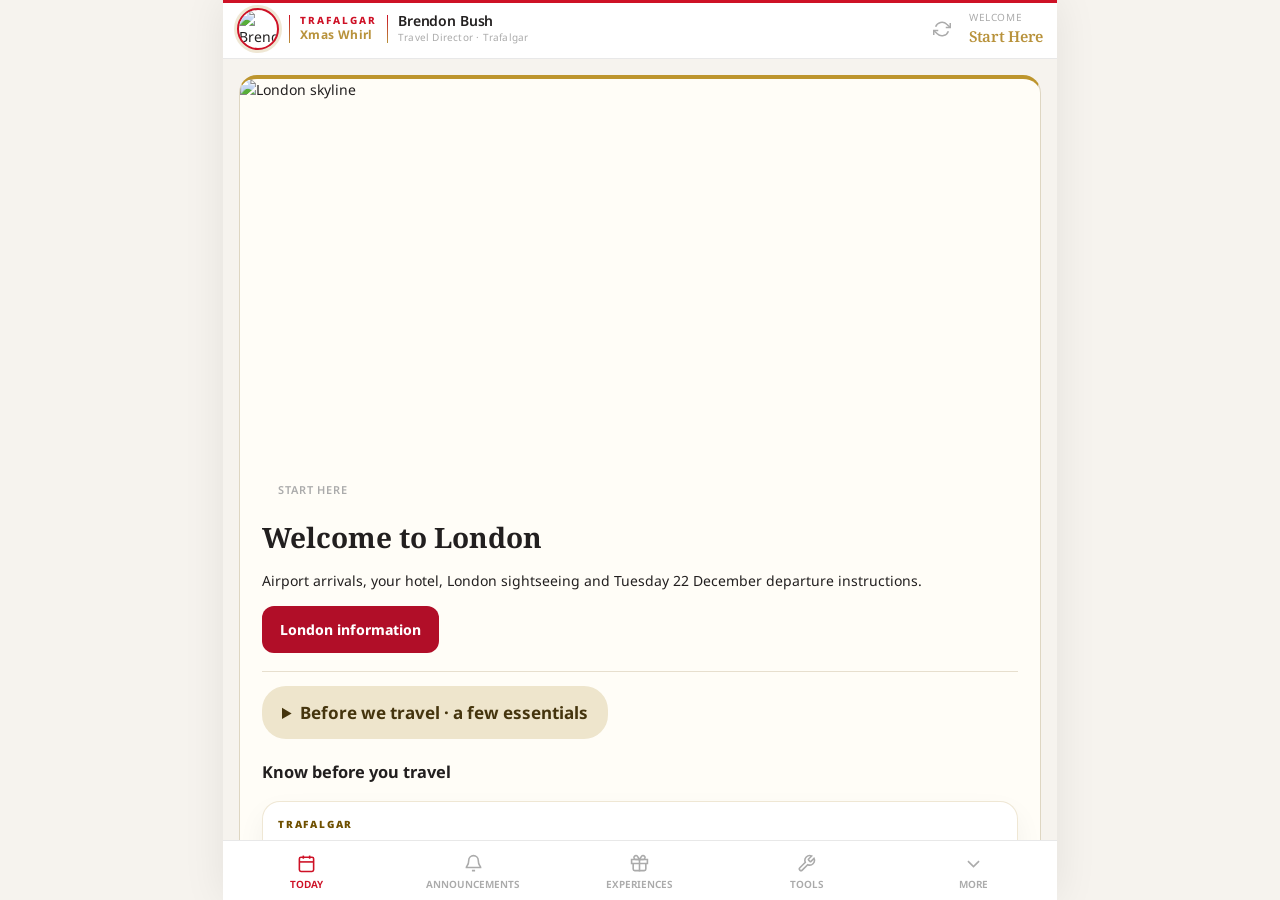
==== commit a7f9046d: "Refine welcome resources, experience spacing and offline Where Next" ====
--- a/app.html
+++ b/app.html
@@ -19,40 +19,40 @@
 <link href="https://fonts.googleapis.com/css2?family=Material+Symbols+Outlined:wght@400;500;700&display=swap" rel="stylesheet">
 <link rel="stylesheet" href="https://unpkg.com/leaflet@1.9.4/dist/leaflet.css">
 <title>Xmas Whirl 2026</title>
-<link rel="stylesheet" href="./css/app.css?v=20261118-london-prep">
+<link rel="stylesheet" href="./css/app.css?v=20261118-refinements">
 <script src="https://unpkg.com/leaflet@1.9.4/dist/leaflet.js"></script>
 </head>
 <body>
 <div id="app">
   <div class="loading">Loading tour app...</div>
 </div>
-<script src="./js/core/utils.js?v=20261118-london-prep"></script>
-<script src="./js/core/tour-updates.js?v=20261118-london-prep"></script>
-<script src="./js/core/itinerary-helpers.js?v=20261118-london-prep"></script>
-<script src="./js/core/resource-helpers.js?v=20261118-london-prep"></script>
-<script src="./js/core/tour-config-helpers.js?v=20261118-london-prep"></script>
-<script src="./js/core/today-state.js?v=20261118-london-prep"></script>
-<script src="./js/services/offline-guide.js?v=20261118-london-prep"></script>
-<script src="./js/services/experience-interest.js?v=20261118-london-prep"></script>
-<script src="./js/services/announcements.js?v=20261118-london-prep"></script>
-<script src="./js/services/auth.js?v=20261118-london-prep"></script>
-<script src="./js/services/storage.js?v=20261118-london-prep"></script>
-<script src="./js/services/admin-content-storage.js?v=20261118-london-prep"></script>
-<script src="./js/services/admin-content-overrides.js?v=20261118-london-prep"></script>
-<script src="./js/viewer/document-viewer.js?v=20261118-london-prep"></script>
-<script src="./js/maps/map-panel.js?v=20261118-london-prep"></script>
-<script src="./js/navigation/navigation.js?v=20261118-london-prep"></script>
-<script src="./js/rendering/contacts-renderer.js?v=20261118-london-prep"></script>
-<script src="./js/rendering/travel-director-renderer.js?v=20261118-london-prep"></script>
-<script src="./js/services/analytics.js?v=20261118-london-prep"></script>
-<script src="./js/services/onward-export.js?v=20261118-london-prep"></script>
-<script src="./js/core/journey-recaps.js?v=20261118-london-prep"></script>
-<script src="./js/rendering/experiences-renderer.js?v=20261118-london-prep"></script>
-<script src="./js/rendering/tools-renderer.js?v=20261118-london-prep"></script>
-<script src="./js/rendering/rewards-renderer.js?v=20261118-london-prep"></script>
-<script src="./js/rendering/travel-impact-renderer.js?v=20261118-london-prep"></script>
-<script src="./js/rendering/today-components.js?v=20261118-london-prep"></script>
-<script src="./js/rendering/itinerary-components.js?v=20261118-london-prep"></script>
+<script src="./js/core/utils.js?v=20261118-refinements"></script>
+<script src="./js/core/tour-updates.js?v=20261118-refinements"></script>
+<script src="./js/core/itinerary-helpers.js?v=20261118-refinements"></script>
+<script src="./js/core/resource-helpers.js?v=20261118-refinements"></script>
+<script src="./js/core/tour-config-helpers.js?v=20261118-refinements"></script>
+<script src="./js/core/today-state.js?v=20261118-refinements"></script>
+<script src="./js/services/offline-guide.js?v=20261118-refinements"></script>
+<script src="./js/services/experience-interest.js?v=20261118-refinements"></script>
+<script src="./js/services/announcements.js?v=20261118-refinements"></script>
+<script src="./js/services/auth.js?v=20261118-refinements"></script>
+<script src="./js/services/storage.js?v=20261118-refinements"></script>
+<script src="./js/services/admin-content-storage.js?v=20261118-refinements"></script>
+<script src="./js/services/admin-content-overrides.js?v=20261118-refinements"></script>
+<script src="./js/viewer/document-viewer.js?v=20261118-refinements"></script>
+<script src="./js/maps/map-panel.js?v=20261118-refinements"></script>
+<script src="./js/navigation/navigation.js?v=20261118-refinements"></script>
+<script src="./js/rendering/contacts-renderer.js?v=20261118-refinements"></script>
+<script src="./js/rendering/travel-director-renderer.js?v=20261118-refinements"></script>
+<script src="./js/services/analytics.js?v=20261118-refinements"></script>
+<script src="./js/services/onward-export.js?v=20261118-refinements"></script>
+<script src="./js/core/journey-recaps.js?v=20261118-refinements"></script>
+<script src="./js/rendering/experiences-renderer.js?v=20261118-refinements"></script>
+<script src="./js/rendering/tools-renderer.js?v=20261118-refinements"></script>
+<script src="./js/rendering/rewards-renderer.js?v=20261118-refinements"></script>
+<script src="./js/rendering/travel-impact-renderer.js?v=20261118-refinements"></script>
+<script src="./js/rendering/today-components.js?v=20261118-refinements"></script>
+<script src="./js/rendering/itinerary-components.js?v=20261118-refinements"></script>
 <script>
 const URL_PARAMS = new URLSearchParams(location.search);
 const DEFAULT_TOUR_CODE = "WWHI22L26A";
@@ -4016,10 +4016,15 @@
 function startHereOnly(now=Date.now()) {
   return !ADMIN_MODE && !builderPreviewMode() && !localTodayPreviewMode() && now < Date.parse(tour.meta.dayOneReleaseAt || '2026-12-21T16:00:00+00:00');
 }
+function renderWelcomeResources(){
+  const day=dayByNumber(1);
+  const links=getDayResourceLinks(1).filter(item=>/know-before-you-go|eurostar/i.test(item.url || ''));
+  return `<section class="welcome-resources"><h3>Know before you travel</h3><div class="day-link-list">${links.map(item=>dayResourceItemCard(item,day)).join('')}</div></section>`;
+}
 function renderLondonPreparation(){
   if(!londonPreparationVisible())return '';
   const image = Date.now() < Date.parse(tour.meta.dayOneReleaseAt || '2026-12-21T16:00:00+00:00') ? '<img class="london-welcome-image" src="https://brendonbush.com/images/londonskyview.jpg" alt="London skyline">' : '';
-  return `<section id="london-preparation" class="london-preparation">${image}<p class="sec-label">START HERE</p><h2>Welcome to London</h2><p>Airport arrivals, your hotel, London sightseeing and Tuesday 22 December departure instructions.</p><a class="london-primary" href="./welcome.html">London information</a><details ${onwardTravelOpen ? 'open' : ''}><summary>Before we travel · a few essentials</summary><h3>Special dietary requirements — please tell me before 18 December</h3><p><strong>If you have any food allergies or special dietary requirements, I need to know before 18 December 2026.</strong> Please include the full name of each person and their requirements.</p><p><a href="mailto:bushylove74@gmail.com?subject=Xmas%20Whirl%202026%20-%20Dietary%20requirements&body=Name(s)%3A%20%0AFood%20allergies%20or%20dietary%20requirements%3A%20"><strong>Tap here to email Brendon your dietary requirements</strong></a></p><h3>Onward travel &amp; airport transfers</h3><p>Using the complimentary Paris transfer, a booked private transfer, or the Trafalgar Eurostar extension? Please send your details so I can check the arrangements. If you are making all your own arrangements and need no transfer, you do not need to complete this form.</p>${renderOnwardTravelPrompt()}<h3>Save this app to your phone</h3><p>iPhone: in Safari, tap Share → Add to Home Screen.<br>Android: in Chrome, open the ⋮ menu → Add to Home screen or Install app.</p><h3>Turn on announcement alerts</h3><p>Open Announcements and tap Enable alerts to receive trip updates.</p><button type="button" class="tools-admin-btn secondary" onclick="setTab('announcements')">Open Announcements</button></details>${offlineGuideCard()}</section>`;
+  return `<section id="london-preparation" class="london-preparation">${image}<p class="sec-label">START HERE</p><h2>Welcome to London</h2><p>Airport arrivals, your hotel, London sightseeing and Tuesday 22 December departure instructions.</p><a class="london-primary" href="./welcome.html">London information</a><details ${onwardTravelOpen ? 'open' : ''}><summary>Before we travel · a few essentials</summary><h3>Special dietary requirements — please tell me before 18 December</h3><p><strong>If you have any food allergies or special dietary requirements, I need to know before 18 December 2026.</strong> Please include the full name of each person and their requirements.</p><p><a href="mailto:bushylove74@gmail.com?subject=Xmas%20Whirl%202026%20-%20Dietary%20requirements&body=Name(s)%3A%20%0AFood%20allergies%20or%20dietary%20requirements%3A%20"><strong>Tap here to email Brendon your dietary requirements</strong></a></p><h3>Onward travel &amp; airport transfers</h3><p>Using the complimentary Paris transfer, a booked private transfer, or the Trafalgar Eurostar extension? Please send your details so I can check the arrangements. If you are making all your own arrangements and need no transfer, you do not need to complete this form.</p>${renderOnwardTravelPrompt()}<h3>Save this app to your phone</h3><p>iPhone: in Safari, tap Share → Add to Home Screen.<br>Android: in Chrome, open the ⋮ menu → Add to Home screen or Install app.</p><h3>Turn on announcement alerts</h3><p>Open Announcements and tap Enable alerts to receive trip updates.</p><button type="button" class="tools-admin-btn secondary" onclick="setTab('announcements')">Open Announcements</button></details>${renderWelcomeResources()}${offlineGuideCard()}</section>`;
 }
 function refreshLondonPhase(){
   if(!tour)return;
--- a/css/app.css
+++ b/css/app.css
@@ -7265,3 +7265,5 @@
 .london-preparation summary{display:list-item;width:fit-content;max-width:100%;padding:14px 20px;border-radius:24px;background:#eee5cc;color:#45350e;font-size:17px;min-height:48px}.london-preparation details>p a{font-weight:750;text-decoration:underline;text-underline-offset:3px}
 
 .london-welcome-image{display:block;width:calc(100% + 44px);max-width:none;margin:-22px -22px 22px;height:clamp(190px,32vw,360px);object-fit:cover;border-radius:14px 14px 0 0}.london-preparation .offline-guide-card{margin:22px 0 0}.london-preparation h3{line-height:1.4}
+
+.experiences-intro{padding-bottom:12px;margin-bottom:10px}.experiences-intro .interest-instruction{margin-bottom:0}.experiences-intro + .exp-grid{margin-top:0}.london-preparation .welcome-resources{margin:22px 0}.london-preparation .day-link-list{padding:0}
